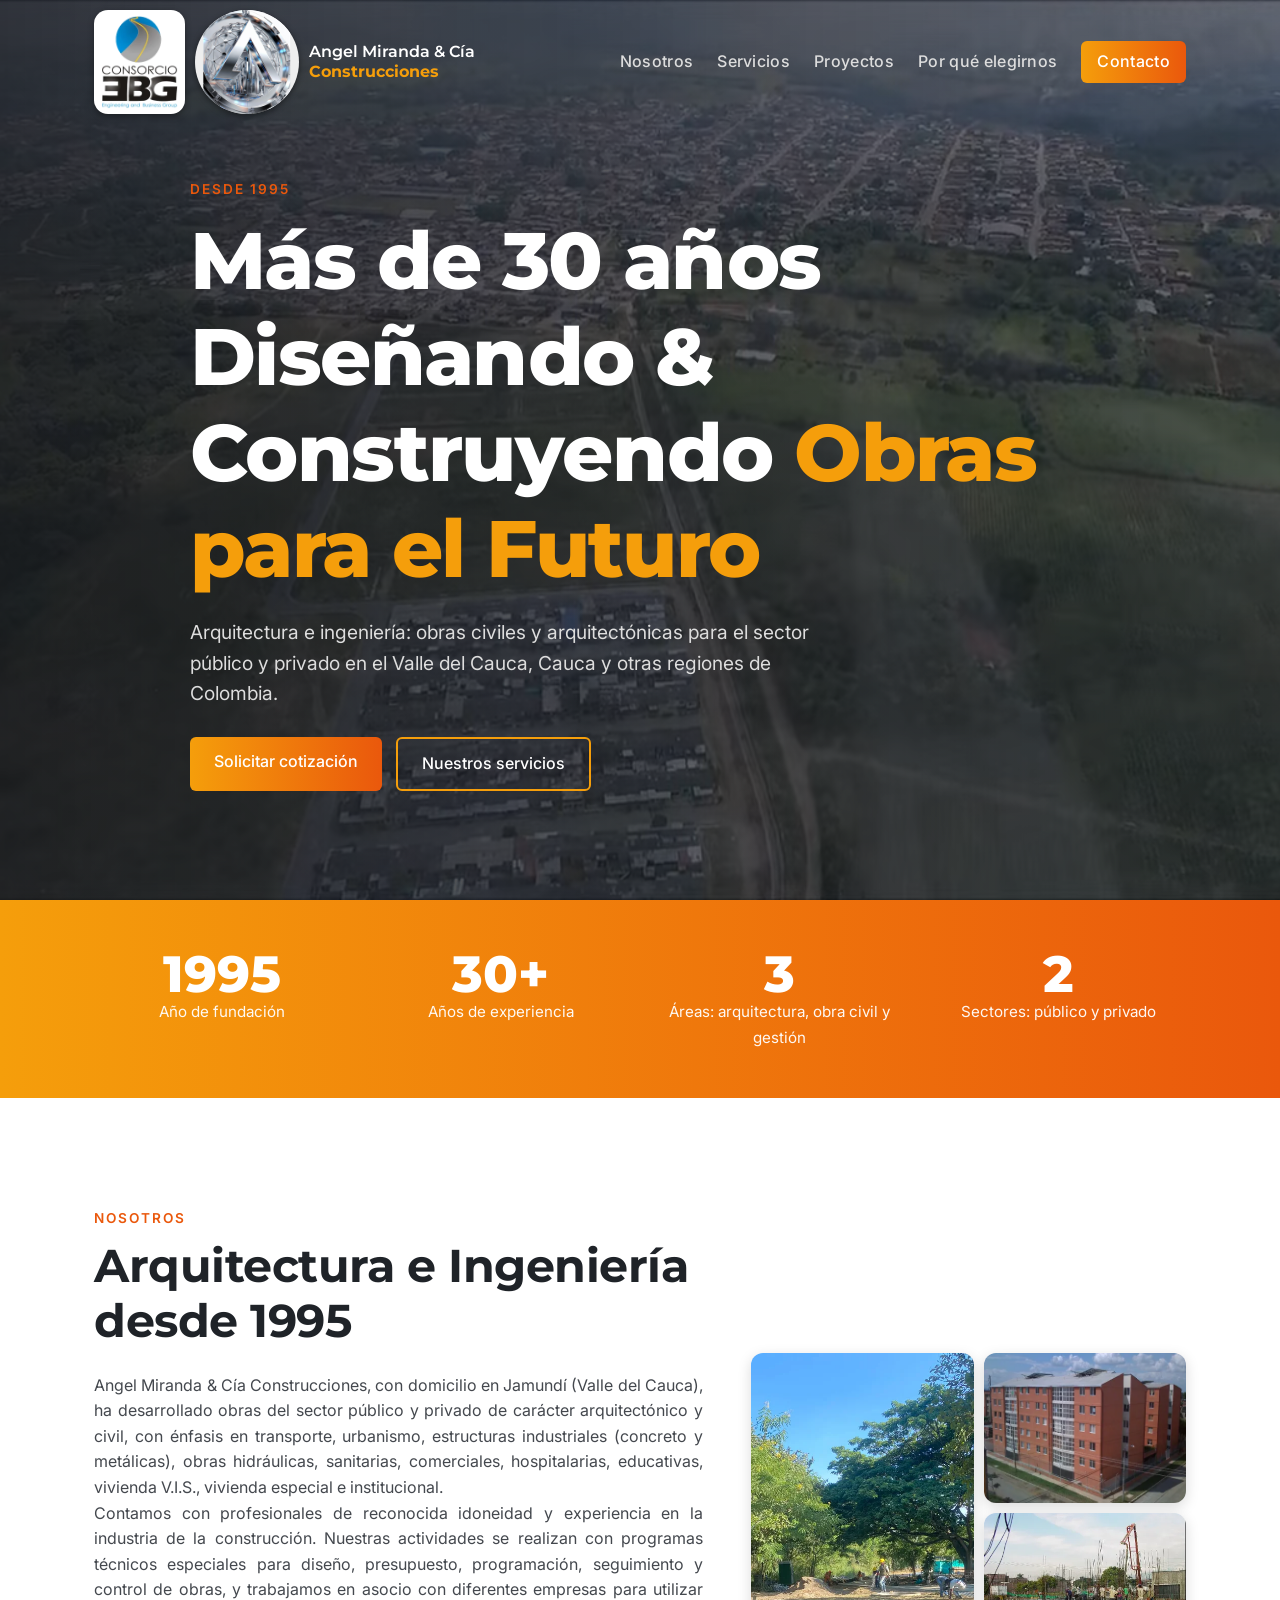
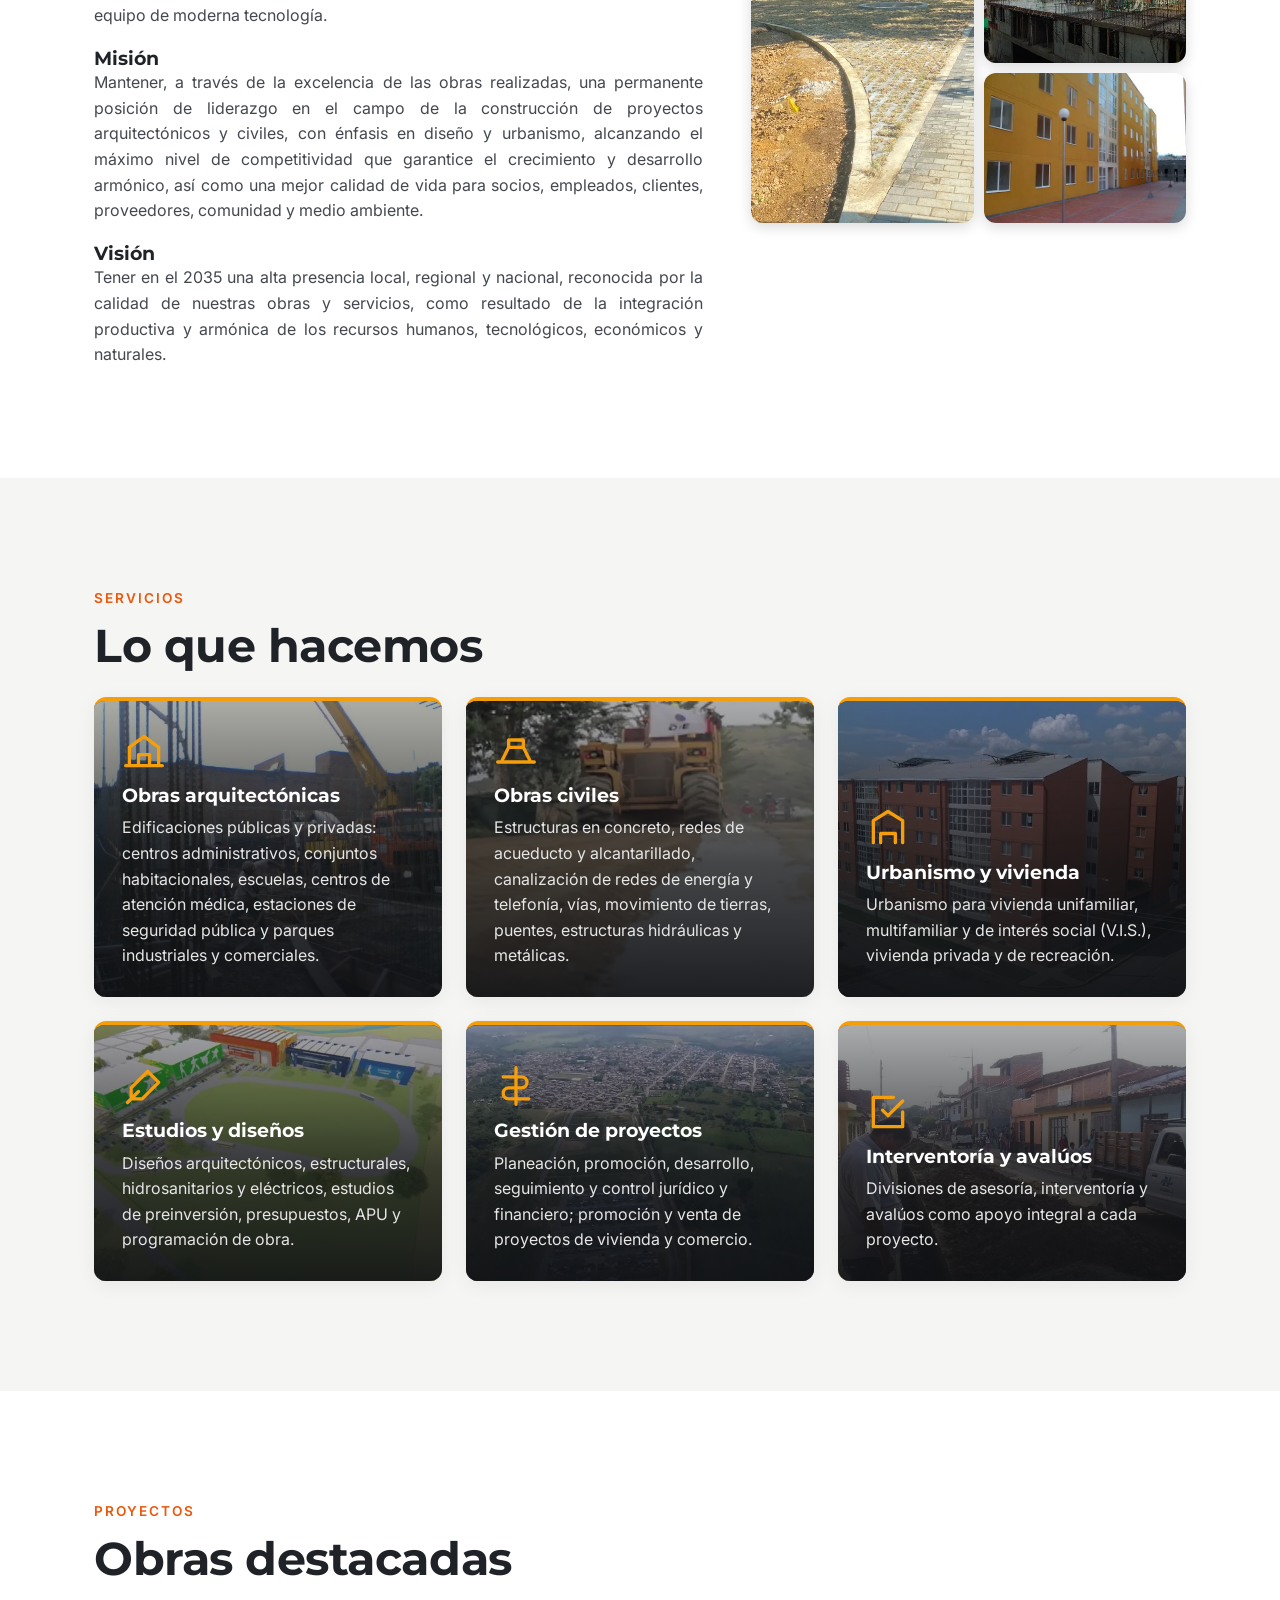
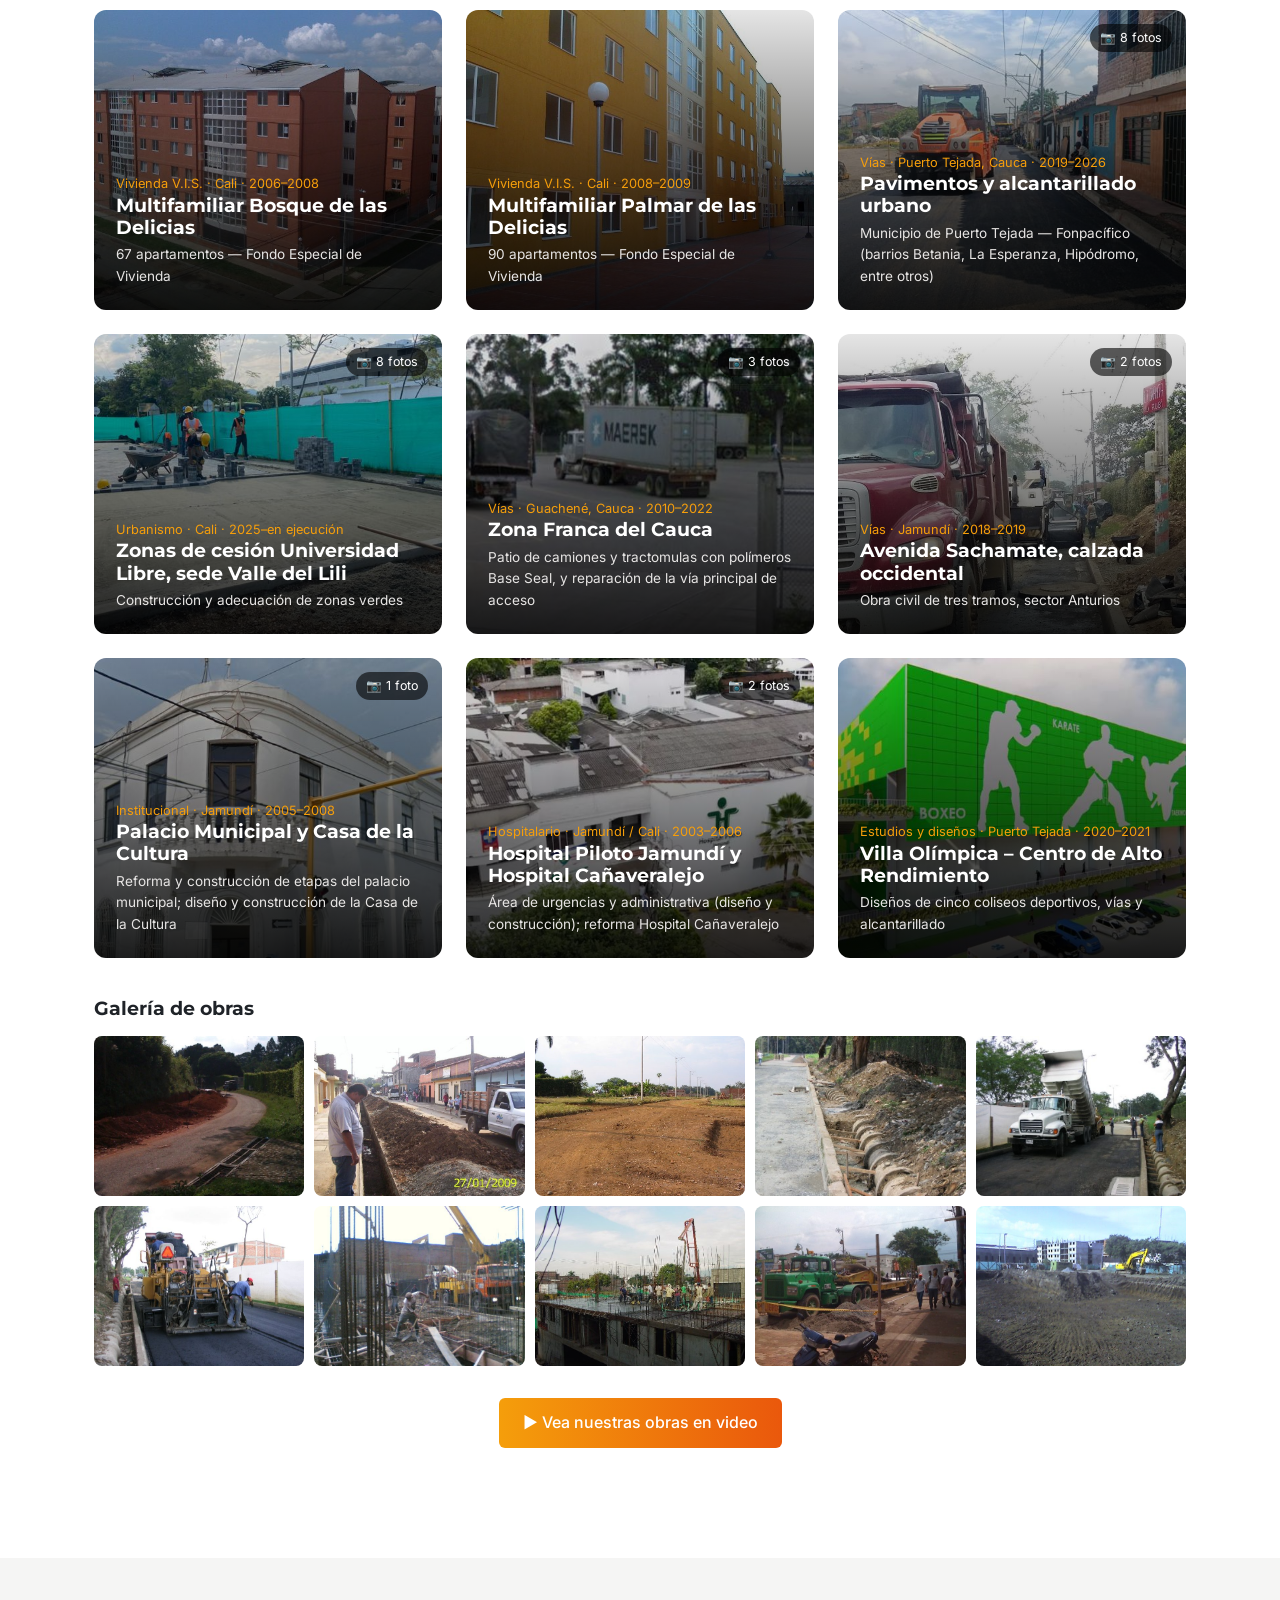
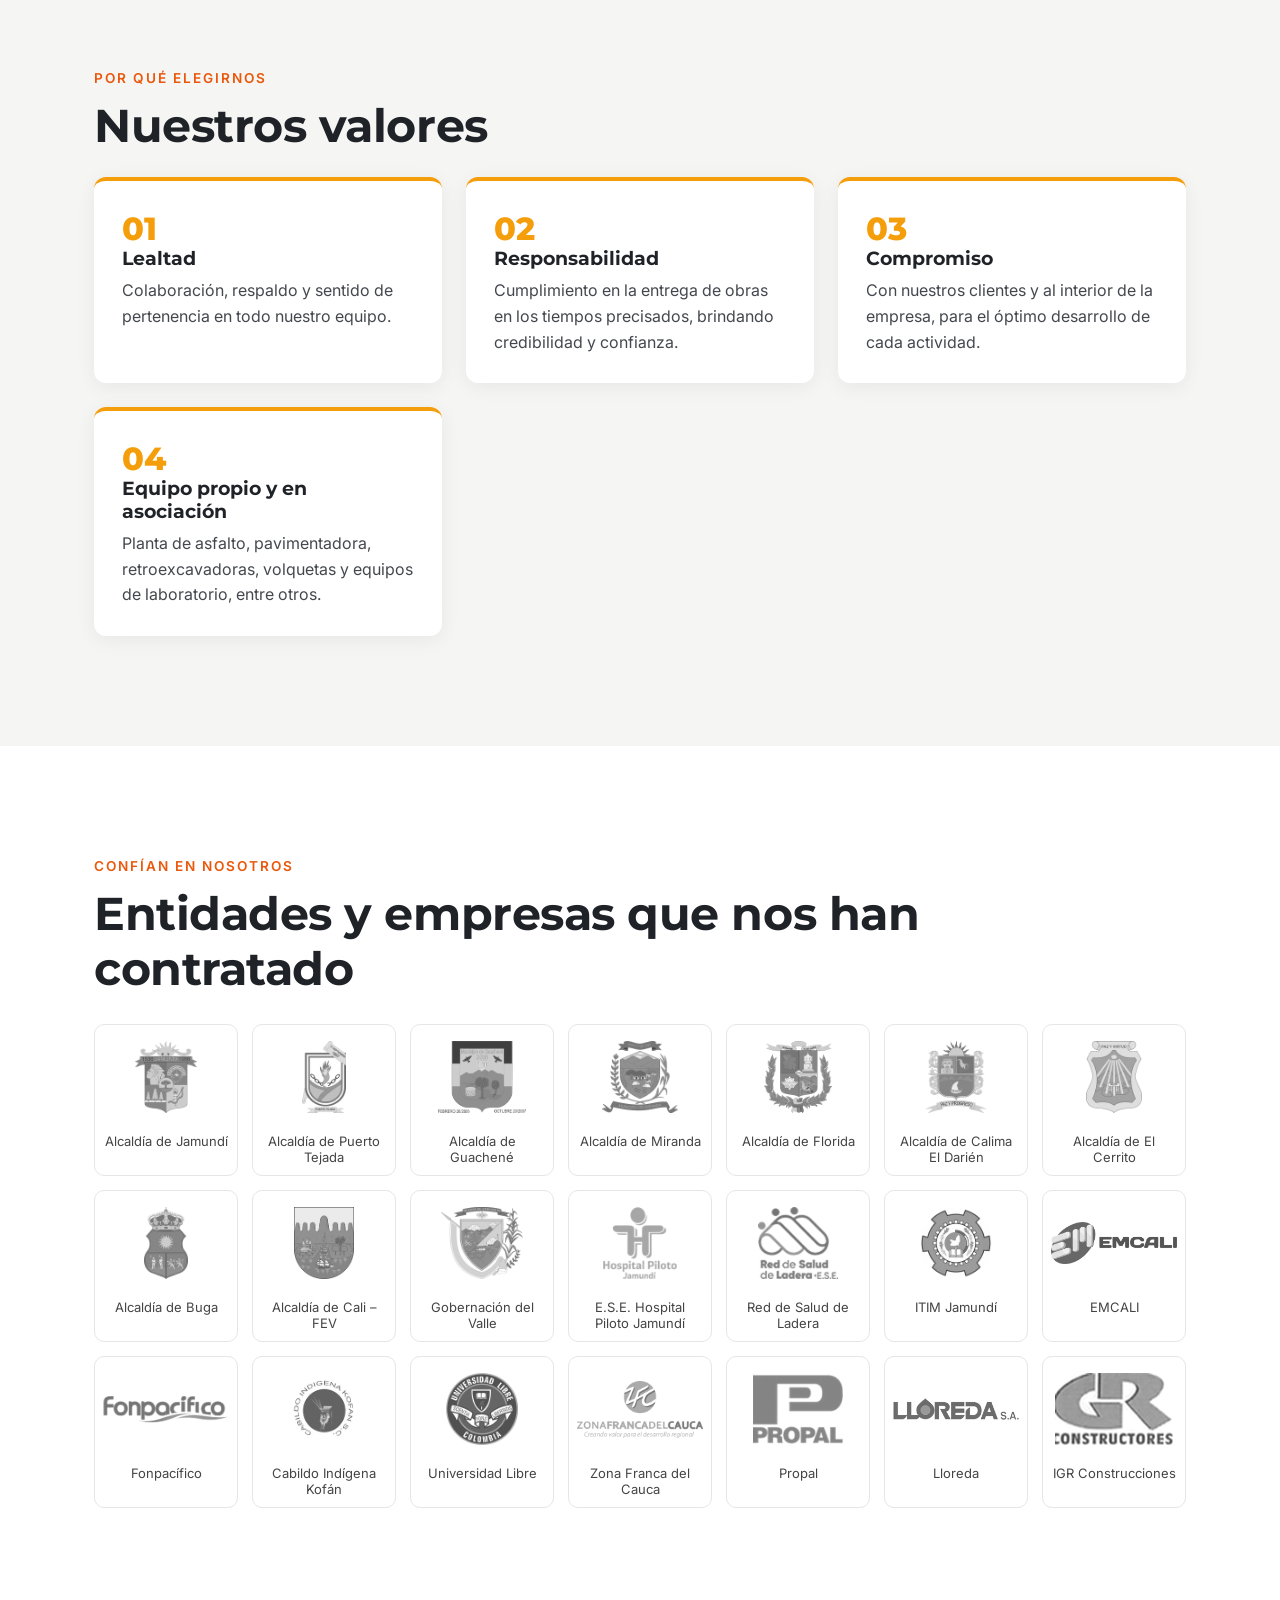
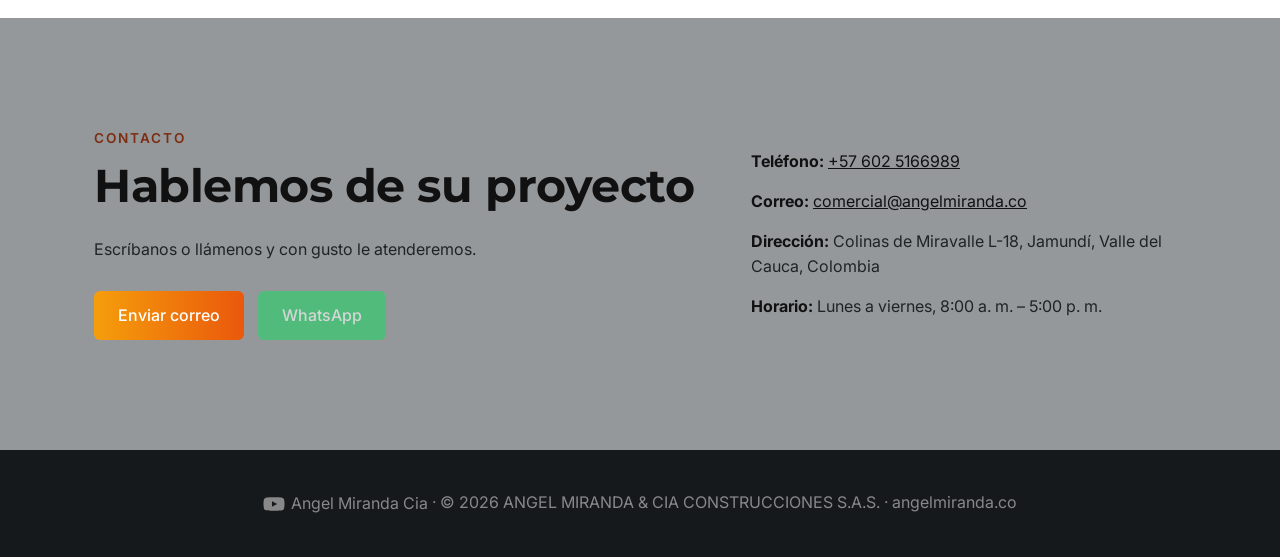
==== index.html @ 56996c55 "Contacto: nuevo teléfono, WhatsApp inactivo, fondo más claro" ====
<!DOCTYPE html>
<html lang="es">
<head>
<meta charset="UTF-8"><meta name="viewport" content="width=device-width, initial-scale=1">
<title>Angel Miranda &amp; Cía Construcciones | Obras civiles y arquitectónicas desde 1995</title>
<meta name="description" content="Empresa colombiana de construcción de obras civiles y arquitectónicas. Más de 30 años construyendo desde 1995.">
<meta property="og:title" content="Angel Miranda &amp; Cía Construcciones">
<meta property="og:description" content="Construcción de obras civiles y arquitectónicas en Colombia desde 1995.">
<meta property="og:type" content="website"><meta property="og:url" content="https://angelmiranda.co/">
<meta property="og:locale" content="es_CO">
<link rel="icon" href="favicon.svg" type="image/svg+xml">
<link rel="preconnect" href="https://fonts.googleapis.com"><link href="https://fonts.googleapis.com/css2?family=Montserrat:wght@600;800&family=Inter:wght@400;500&display=swap" rel="stylesheet">
<link rel="stylesheet" href="styles.css?v=16">
</head>
<body>
<header class="nav"><div class="wrap nav-in">
 <a href="#inicio" class="logo"><span class="ebg-badge"><picture><source srcset="img/ebg-logo.webp" type="image/webp"><img src="img/ebg-logo.png" alt="Consorcio EBG – Engineering and Business Group" width="85" height="104"></picture></span><span class="logo3d"><video class="logo-vid" src="img/logo-spin-v2.mp4" poster="img/logo-256.png" muted autoplay loop playsinline disablepictureinpicture preload="auto" aria-label="Logo Angel Miranda &amp; Cía" width="104" height="104"></video></span> <span>Angel Miranda &amp; Cía <b>Construcciones</b></span></a>
 <button class="burger" aria-label="Menú" onclick="document.querySelector('.menu').classList.toggle('open')">☰</button>
 <nav class="menu"><a href="#nosotros">Nosotros</a><a href="#servicios">Servicios</a><a href="#proyectos">Proyectos</a><a href="#por-que">Por qué elegirnos</a><a href="#contacto" class="btn sm">Contacto</a></nav>
</div></header>

<section id="inicio" class="hero" aria-roledescription="carrusel" aria-label="Proyectos destacados">
 <!-- SLIDES DEL BANNER: para agregar una foto, copie una línea <figure> (ver README) -->
 <div class="slides">
  <figure class="slide on"><img src="img/bosque-delicias.jpg" alt="Multifamiliar Bosque de las Delicias · Cali" decoding="async"><figcaption>Multifamiliar Bosque de las Delicias · Cali</figcaption></figure>
  <figure class="slide"><img src="img/palmar-delicias.jpg" alt="Multifamiliar Palmar de las Delicias · Cali" loading="lazy" decoding="async"><figcaption>Multifamiliar Palmar de las Delicias · Cali</figcaption></figure>
  <figure class="slide"><img src="img/obra-08.jpg" alt="Obra de Angel Miranda & Cía" loading="lazy" decoding="async"></figure>
  <figure class="slide"><img src="img/obra-02.jpg" alt="Obra de Angel Miranda & Cía" loading="lazy" decoding="async"></figure>
  <figure class="slide"><img src="img/obra-05.jpg" alt="Obra de Angel Miranda & Cía" loading="lazy" decoding="async"></figure>
  <figure class="slide"><img src="img/obra-09.jpg" alt="Obra de Angel Miranda & Cía" loading="lazy" decoding="async"></figure>
 </div>
 <button class="nav prev" aria-label="Foto anterior">&#10094;</button><button class="nav next" aria-label="Foto siguiente">&#10095;</button>
 <div class="hero-video" aria-hidden="true"><video muted autoplay loop playsinline preload="auto" poster="video/hero-poster.jpg"><source src="video/hero.webm" type="video/webm"><source src="video/hero.mp4" type="video/mp4"></video></div>
 <div class="dots"></div>
 <div class="wrap">
 <p class="tag">Desde 1995</p>
 <h1>Más de 30 años Diseñando &amp; Construyendo <span>Obras para el Futuro</span></h1>
 <p class="lead">Arquitectura e ingeniería: obras civiles y arquitectónicas para el sector público y privado en el Valle del Cauca, Cauca y otras regiones de Colombia.</p>
 <div class="cta"><a href="#contacto" class="btn">Solicitar cotización</a><a href="#servicios" class="btn ghost">Nuestros servicios</a></div>
</div></section>

<section class="stats-band"><div class="wrap">
 <div><strong>1995</strong><span>Año de fundación</span></div>
 <div><strong>30+</strong><span>Años de experiencia</span></div>
 <div><strong>3</strong><span>Áreas: arquitectura, obra civil y gestión</span></div>
 <div><strong>2</strong><span>Sectores: público y privado</span></div>
</div></section>

<section id="nosotros" class="sec"><div class="wrap two">
 <div class="nos-txt"><p class="tag">Nosotros</p><h2>Arquitectura e Ingeniería desde 1995</h2>
 <p>Angel Miranda &amp; Cía Construcciones, con domicilio en Jamundí (Valle del Cauca), ha desarrollado obras del sector público y privado de carácter arquitectónico y civil, con énfasis en transporte, urbanismo, estructuras industriales (concreto y metálicas), obras hidráulicas, sanitarias, comerciales, hospitalarias, educativas, vivienda V.I.S., vivienda especial e institucional.</p>
 <p>Contamos con profesionales de reconocida idoneidad y experiencia en la industria de la construcción. Nuestras actividades se realizan con programas técnicos especiales para diseño, presupuesto, programación, seguimiento y control de obras, y trabajamos en asocio con diferentes empresas para utilizar equipo de moderna tecnología.</p>
 <h3>Misión</h3><p>Mantener, a través de la excelencia de las obras realizadas, una permanente posición de liderazgo en el campo de la construcción de proyectos arquitectónicos y civiles, con énfasis en diseño y urbanismo, alcanzando el máximo nivel de competitividad que garantice el crecimiento y desarrollo armónico, así como una mejor calidad de vida para socios, empleados, clientes, proveedores, comunidad y medio ambiente.</p>
 <h3>Visión</h3><p>Tener en el 2035 una alta presencia local, regional y nacional, reconocida por la calidad de nuestras obras y servicios, como resultado de la integración productiva y armónica de los recursos humanos, tecnológicos, económicos y naturales.</p></div>
 <div class="collage"><figure class="col-i tall"><picture><source srcset="img/nos-parque.webp" type="image/webp"><img src="img/nos-parque.jpg" alt="Parque en construcción con sendero en adoquín y zonas verdes" loading="lazy"></picture></figure><figure class="col-i"><picture><source srcset="img/nos-ladrillo.webp" type="image/webp"><img src="img/nos-ladrillo.jpg" alt="Bloques de apartamentos en ladrillo a la vista" loading="lazy"></picture></figure><figure class="col-i"><picture><source srcset="img/nos-placa.webp" type="image/webp"><img src="img/nos-placa.jpg" alt="Fundida de placa de concreto con bomba en obra" loading="lazy"></picture></figure><figure class="col-i"><picture><source srcset="img/nos-amarillo.webp" type="image/webp"><img src="img/nos-amarillo.jpg" alt="Edificios de apartamentos de fachada amarilla" loading="lazy"></picture></figure></div>
</div></section>

<section id="servicios" class="sec alt"><div class="wrap">
 <p class="tag">Servicios</p><h2>Lo que hacemos</h2>
 <div class="grid">
  <article class="card srv" style="--bg:url(img/srv-arquitectonicas.jpg);--bgw:url(img/srv-arquitectonicas.webp)"><svg viewBox="0 0 24 24"><path d="M2 20h20M4 20V10l8-6 8 6v10M9 20v-6h6v6"/></svg><h3>Obras arquitectónicas</h3><p>Edificaciones públicas y privadas: centros administrativos, conjuntos habitacionales, escuelas, centros de atención médica, estaciones de seguridad pública y parques industriales y comerciales.</p></article>
  <article class="card srv" style="--bg:url(img/srv-civiles.jpg);--bgw:url(img/srv-civiles.webp)"><svg viewBox="0 0 24 24"><path d="M2 18h20M4 18l4-8h8l4 8M8 10V6h8v4"/></svg><h3>Obras civiles</h3><p>Estructuras en concreto, redes de acueducto y alcantarillado, canalización de redes de energía y telefonía, vías, movimiento de tierras, puentes, estructuras hidráulicas y metálicas.</p></article>
  <article class="card srv" style="--bg:url(img/srv-vivienda.jpg);--bgw:url(img/srv-vivienda.webp)"><svg viewBox="0 0 24 24"><path d="M4 20V8l8-5 8 5v12M8 20v-5h8v5"/></svg><h3>Urbanismo y vivienda</h3><p>Urbanismo para vivienda unifamiliar, multifamiliar y de interés social (V.I.S.), vivienda privada y de recreación.</p></article>
  <article class="card srv" style="--bg:url(img/srv-disenos.jpg);--bgw:url(img/srv-disenos.webp)"><svg viewBox="0 0 24 24"><path d="M3 21l6-6M14 4l6 6-9 9H5v-6z"/></svg><h3>Estudios y diseños</h3><p>Diseños arquitectónicos, estructurales, hidrosanitarios y eléctricos, estudios de preinversión, presupuestos, APU y programación de obra.</p></article>
  <article class="card srv" style="--bg:url(img/srv-gestion.jpg);--bgw:url(img/srv-gestion.webp)"><svg viewBox="0 0 24 24"><path d="M12 2v20M5 7h10a3 3 0 010 6H8a3 3 0 000 6h11"/></svg><h3>Gestión de proyectos</h3><p>Planeación, promoción, desarrollo, seguimiento y control jurídico y financiero; promoción y venta de proyectos de vivienda y comercio.</p></article>
  <article class="card srv" style="--bg:url(img/srv-interventoria.jpg);--bgw:url(img/srv-interventoria.webp)"><svg viewBox="0 0 24 24"><path d="M9 11l3 3 8-8M20 12v8H4V4h11"/></svg><h3>Interventoría y avalúos</h3><p>Divisiones de asesoría, interventoría y avalúos como apoyo integral a cada proyecto.</p></article>
 </div>
</div></section>

<section id="proyectos" class="sec"><div class="wrap">
 <p class="tag">Proyectos</p><h2>Obras destacadas</h2>
 <div class="grid">
  <div class="proj ph1" style="background-image:linear-gradient(to top,rgba(0,0,0,.85),rgba(0,0,0,.1)),url(img/bosque-delicias.jpg)"><span>Vivienda V.I.S. · Cali · 2006–2008</span><h3>Multifamiliar Bosque de las Delicias</h3><p>67 apartamentos — Fondo Especial de Vivienda</p></div>
  <div class="proj ph1" style="background-image:linear-gradient(to top,rgba(0,0,0,.85),rgba(0,0,0,.1)),url(img/palmar-delicias.jpg)"><span>Vivienda V.I.S. · Cali · 2008–2009</span><h3>Multifamiliar Palmar de las Delicias</h3><p>90 apartamentos — Fondo Especial de Vivienda</p></div>
  <div class="proj ph1 has-gal" role="button" tabindex="0" aria-label="Ver galería: Pavimentos y alcantarillado urbano, Puerto Tejada" data-gallery="[{&quot;src&quot;: &quot;img/pavimentos/pav-01.webp&quot;, &quot;fb&quot;: &quot;img/pavimentos/pav-01.jpg&quot;, &quot;alt&quot;: &quot;Compactación de carpeta asfáltica con rodillo neumático&quot;}, {&quot;src&quot;: &quot;img/pavimentos/pav-02.webp&quot;, &quot;fb&quot;: &quot;img/pavimentos/pav-02.jpg&quot;, &quot;alt&quot;: &quot;Pavimentadora Vögele extendiendo mezcla asfáltica&quot;}, {&quot;src&quot;: &quot;img/pavimentos/pav-03.webp&quot;, &quot;fb&quot;: &quot;img/pavimentos/pav-03.jpg&quot;, &quot;alt&quot;: &quot;Extendido de asfalto en vía urbana&quot;}, {&quot;src&quot;: &quot;img/pavimentos/pav-04.webp&quot;, &quot;fb&quot;: &quot;img/pavimentos/pav-04.jpg&quot;, &quot;alt&quot;: &quot;Vía urbana con pavimento asfáltico nuevo&quot;}, {&quot;src&quot;: &quot;img/pavimentos/pav-05.webp&quot;, &quot;fb&quot;: &quot;img/pavimentos/pav-05.jpg&quot;, &quot;alt&quot;: &quot;Base granular conformada y compactada&quot;}, {&quot;src&quot;: &quot;img/pavimentos/pav-06.webp&quot;, &quot;fb&quot;: &quot;img/pavimentos/pav-06.jpg&quot;, &quot;alt&quot;: &quot;Excavación de zanja para redes de alcantarillado&quot;}, {&quot;src&quot;: &quot;img/pavimentos/pav-07.webp&quot;, &quot;fb&quot;: &quot;img/pavimentos/pav-07.jpg&quot;, &quot;alt&quot;: &quot;Instalación de tubería de alcantarillado&quot;}, {&quot;src&quot;: &quot;img/pavimentos/pav-08.webp&quot;, &quot;fb&quot;: &quot;img/pavimentos/pav-08.jpg&quot;, &quot;alt&quot;: &quot;Pavimentadora y rodillo en calle del barrio&quot;}]" style="background-image:linear-gradient(to top,rgba(0,0,0,.85),rgba(0,0,0,.1)),url(img/proj-pavimentos.jpg)"><em class="gal-badge">📷 8 fotos</em><span>Vías · Puerto Tejada, Cauca · 2019–2026</span><h3>Pavimentos y alcantarillado urbano</h3><p>Municipio de Puerto Tejada — Fonpacífico (barrios Betania, La Esperanza, Hipódromo, entre otros)</p></div>
  <div class="proj ph1 has-gal" role="button" tabindex="0" aria-label="Ver galería: Zonas de cesión Universidad Libre, sede Valle del Lili" data-gallery="[{&quot;src&quot;: &quot;img/unilibre/ul-01.webp&quot;, &quot;fb&quot;: &quot;img/unilibre/ul-01.jpg&quot;, &quot;alt&quot;: &quot;Levantamiento topográfico del área de intervención&quot;}, {&quot;src&quot;: &quot;img/unilibre/ul-02.webp&quot;, &quot;fb&quot;: &quot;img/unilibre/ul-02.jpg&quot;, &quot;alt&quot;: &quot;Trazado y replanteo del sendero en zona verde&quot;}, {&quot;src&quot;: &quot;img/unilibre/ul-03.webp&quot;, &quot;fb&quot;: &quot;img/unilibre/ul-03.jpg&quot;, &quot;alt&quot;: &quot;Excavación del sendero con minicargador&quot;}, {&quot;src&quot;: &quot;img/unilibre/ul-04.webp&quot;, &quot;fb&quot;: &quot;img/unilibre/ul-04.jpg&quot;, &quot;alt&quot;: &quot;Formaleta para jardinera circular&quot;}, {&quot;src&quot;: &quot;img/unilibre/ul-05.webp&quot;, &quot;fb&quot;: &quot;img/unilibre/ul-05.jpg&quot;, &quot;alt&quot;: &quot;Instalación de adoquín sobre placa de concreto&quot;}, {&quot;src&quot;: &quot;img/unilibre/ul-06.webp&quot;, &quot;fb&quot;: &quot;img/unilibre/ul-06.jpg&quot;, &quot;alt&quot;: &quot;Siembra de árbol en jardinera circular&quot;}, {&quot;src&quot;: &quot;img/unilibre/ul-07.webp&quot;, &quot;fb&quot;: &quot;img/unilibre/ul-07.jpg&quot;, &quot;alt&quot;: &quot;Instalación de señalización preventiva de obra&quot;}, {&quot;src&quot;: &quot;img/unilibre/ul-08.webp&quot;, &quot;fb&quot;: &quot;img/unilibre/ul-08.jpg&quot;, &quot;alt&quot;: &quot;Sendero en adoquín con jardinera y zonas verdes&quot;}]" style="background-image:linear-gradient(to top,rgba(0,0,0,.85),rgba(0,0,0,.1)),url(img/proj-unilibre.jpg)"><em class="gal-badge">📷 8 fotos</em><span>Urbanismo · Cali · 2025–en ejecución</span><h3>Zonas de cesión Universidad Libre, sede Valle del Lili</h3><p>Construcción y adecuación de zonas verdes</p></div>
  <div class="proj ph1 has-gal" role="button" tabindex="0" aria-label="Ver galería: Zona Franca del Cauca, Guachené" data-gallery="[{&quot;src&quot;: &quot;img/zonafranca/zf-01.webp&quot;, &quot;fb&quot;: &quot;img/zonafranca/zf-01.jpg&quot;, &quot;alt&quot;: &quot;Jardín con el letrero en seto «Zona Franca del Cauca»&quot;}, {&quot;src&quot;: &quot;img/zonafranca/zf-02.webp&quot;, &quot;fb&quot;: &quot;img/zonafranca/zf-02.jpg&quot;, &quot;alt&quot;: &quot;Vía de acceso y entrada al patio de camiones&quot;}, {&quot;src&quot;: &quot;img/zonafranca/zf-03.webp&quot;, &quot;fb&quot;: &quot;img/zonafranca/zf-03.jpg&quot;, &quot;alt&quot;: &quot;Patio de camiones y tractomulas de la Zona Franca del Cauca&quot;}]" style="background-image:linear-gradient(to top,rgba(0,0,0,.85),rgba(0,0,0,.1)),url(img/proj-zonafranca-c.jpg)"><em class="gal-badge">📷 3 fotos</em><span>Vías · Guachené, Cauca · 2010–2022</span><h3>Zona Franca del Cauca</h3><p>Patio de camiones y tractomulas con polímeros Base Seal, y reparación de la vía principal de acceso</p></div>
  <div class="proj ph1 has-gal" role="button" tabindex="0" aria-label="Ver galería: Avenida Sachamate, calzada occidental, Jamundí" data-gallery="[{&quot;src&quot;: &quot;img/sachamate/sm-01.webp&quot;, &quot;fb&quot;: &quot;img/sachamate/sm-01.jpg&quot;, &quot;alt&quot;: &quot;Volqueta y pavimentadora extendiendo asfalto junto al nuevo sardinel&quot;}, {&quot;src&quot;: &quot;img/sachamate/sm-02.webp&quot;, &quot;fb&quot;: &quot;img/sachamate/sm-02.jpg&quot;, &quot;alt&quot;: &quot;Detalle de la plancha de la pavimentadora colocando asfalto contra el sardinel&quot;}]" style="background-image:linear-gradient(to top,rgba(0,0,0,.85),rgba(0,0,0,.1)),url(img/proj-sachamate.jpg);background-position:center top"><em class="gal-badge">📷 2 fotos</em><span>Vías · Jamundí · 2018–2019</span><h3>Avenida Sachamate, calzada occidental</h3><p>Obra civil de tres tramos, sector Anturios</p></div>
  <div class="proj ph1 has-gal" role="button" tabindex="0" aria-label="Ver galería: Palacio Municipal y Casa de la Cultura, Jamundí" data-gallery="[{&quot;src&quot;: &quot;img/palacio/pal-01.webp&quot;, &quot;fb&quot;: &quot;img/palacio/pal-01.jpg&quot;, &quot;alt&quot;: &quot;Edificio esquinero de estilo colonial con balcón en Jamundí&quot;}]" style="background-image:linear-gradient(to top,rgba(0,0,0,.85),rgba(0,0,0,.1)),url(img/proj-palacio.jpg);background-position:center top"><em class="gal-badge">📷 1 foto</em><span>Institucional · Jamundí · 2005–2008</span><h3>Palacio Municipal y Casa de la Cultura</h3><p>Reforma y construcción de etapas del palacio municipal; diseño y construcción de la Casa de la Cultura</p></div>
  <div class="proj ph1 has-gal" role="button" tabindex="0" aria-label="Ver galería: Hospital Piloto Jamundí y Hospital Cañaveralejo" data-gallery="[{&quot;src&quot;: &quot;img/hospitales/hos-01.webp&quot;, &quot;fb&quot;: &quot;img/hospitales/hos-01.jpg&quot;, &quot;alt&quot;: &quot;Vista aérea del Hospital Piloto de Jamundí&quot;}, {&quot;src&quot;: &quot;img/hospitales/hos-02.webp&quot;, &quot;fb&quot;: &quot;img/hospitales/hos-02.jpg&quot;, &quot;alt&quot;: &quot;Urgencias del Hospital Cañaveralejo, Cali&quot;}]" style="background-image:linear-gradient(to top,rgba(0,0,0,.85),rgba(0,0,0,.1)),url(img/proj-hospitales.jpg);background-position:center top"><em class="gal-badge">📷 2 fotos</em><span>Hospitalario · Jamundí / Cali · 2003–2006</span><h3>Hospital Piloto Jamundí y Hospital Cañaveralejo</h3><p>Área de urgencias y administrativa (diseño y construcción); reforma Hospital Cañaveralejo</p></div>
  <div class="proj ph1" role="img" aria-label="Render 3D del coliseo de boxeo, taekwondo, karate y lucha olímpica del Centro de Alto Rendimiento de Puerto Tejada" style="background-image:linear-gradient(to top,rgba(0,0,0,.85),rgba(0,0,0,.1)),url(img/proj-villa-olimpica.jpg)"><span>Estudios y diseños · Puerto Tejada · 2020–2021</span><h3>Villa Olímpica – Centro de Alto Rendimiento</h3><p>Diseños de cinco coliseos deportivos, vías y alcantarillado</p></div>
 </div>
 <h3 class="gal-t">Galería de obras</h3>
 <div class="gal"><img src="img/obra-02.jpg" alt="Obra de Angel Miranda &amp; Cía" loading="lazy"><img src="img/obra-03.jpg" alt="Obra de Angel Miranda &amp; Cía" loading="lazy"><img src="img/obra-04.jpg" alt="Obra de Angel Miranda &amp; Cía" loading="lazy"><img src="img/obra-05.jpg" alt="Obra de Angel Miranda &amp; Cía" loading="lazy"><img src="img/obra-06.jpg" alt="Obra de Angel Miranda &amp; Cía" loading="lazy"><img src="img/obra-07.jpg" alt="Obra de Angel Miranda &amp; Cía" loading="lazy"><img src="img/obra-08.jpg" alt="Obra de Angel Miranda &amp; Cía" loading="lazy"><img src="img/obra-09.jpg" alt="Obra de Angel Miranda &amp; Cía" loading="lazy"><img src="img/obra-10.jpg" alt="Obra de Angel Miranda &amp; Cía" loading="lazy"><img src="img/obra-13.jpg" alt="Obra de Angel Miranda &amp; Cía" loading="lazy"></div>
 <div class="cta center"><a class="btn" href="https://www.youtube.com/@angelmirandabaseseal/videos" target="_blank" rel="noopener">▶ Vea nuestras obras en video</a></div>
</div></section>

<section id="por-que" class="sec alt"><div class="wrap">
 <p class="tag">Por qué elegirnos</p><h2>Nuestros valores</h2>
 <div class="grid">
  <div class="why"><b>01</b><h3>Lealtad</h3><p>Colaboración, respaldo y sentido de pertenencia en todo nuestro equipo.</p></div>
  <div class="why"><b>02</b><h3>Responsabilidad</h3><p>Cumplimiento en la entrega de obras en los tiempos precisados, brindando credibilidad y confianza.</p></div>
  <div class="why"><b>03</b><h3>Compromiso</h3><p>Con nuestros clientes y al interior de la empresa, para el óptimo desarrollo de cada actividad.</p></div>
  <div class="why"><b>04</b><h3>Equipo propio y en asociación</h3><p>Planta de asfalto, pavimentadora, retroexcavadoras, volquetas y equipos de laboratorio, entre otros.</p></div>
 </div>
</div></section>

<section id="clientes" class="sec"><div class="wrap">
 <p class="tag">Confían en nosotros</p><h2>Entidades y empresas que nos han contratado</h2>
 <ul class="cli-grid">
  <li class="cli"><figure><div class="cli-logo"><picture><source srcset="img/clientes/jamundi.webp" type="image/webp"><img src="img/clientes/jamundi.png" alt="Alcaldía de Jamundí" width="137" height="160" loading="lazy" decoding="async"></picture></div><figcaption>Alcaldía de Jamundí</figcaption></figure></li>
  <li class="cli"><figure><div class="cli-logo"><picture><source srcset="img/clientes/puertotejada.webp" type="image/webp"><img src="img/clientes/puertotejada.png" alt="Alcaldía de Puerto Tejada" width="98" height="160" loading="lazy" decoding="async"></picture></div><figcaption>Alcaldía de Puerto Tejada</figcaption></figure></li>
  <li class="cli"><figure><div class="cli-logo"><picture><source srcset="img/clientes/guachene.webp" type="image/webp"><img src="img/clientes/guachene.png" alt="Alcaldía de Guachené" width="197" height="160" loading="lazy" decoding="async"></picture></div><figcaption>Alcaldía de Guachené</figcaption></figure></li>
  <li class="cli"><figure><div class="cli-logo"><picture><source srcset="img/clientes/miranda.webp" type="image/webp"><img src="img/clientes/miranda.png" alt="Alcaldía de Miranda (Cauca)" width="168" height="160" loading="lazy" decoding="async"></picture></div><figcaption>Alcaldía de Miranda</figcaption></figure></li>
  <li class="cli"><figure><div class="cli-logo"><picture><source srcset="img/clientes/florida.webp" type="image/webp"><img src="img/clientes/florida.png" alt="Alcaldía de Florida (Valle)" width="153" height="160" loading="lazy" decoding="async"></picture></div><figcaption>Alcaldía de Florida</figcaption></figure></li>
  <li class="cli"><figure><div class="cli-logo"><picture><source srcset="img/clientes/calima.webp" type="image/webp"><img src="img/clientes/calima.png" alt="Alcaldía de Calima El Darién" width="135" height="160" loading="lazy" decoding="async"></picture></div><figcaption>Alcaldía de Calima El Darién</figcaption></figure></li>
  <li class="cli"><figure><div class="cli-logo"><picture><source srcset="img/clientes/elcerrito.webp" type="image/webp"><img src="img/clientes/elcerrito.png" alt="Alcaldía de El Cerrito" width="124" height="160" loading="lazy" decoding="async"></picture></div><figcaption>Alcaldía de El Cerrito</figcaption></figure></li>
  <li class="cli"><figure><div class="cli-logo"><picture><source srcset="img/clientes/buga.webp" type="image/webp"><img src="img/clientes/buga.png" alt="Alcaldía de Guadalajara de Buga" width="99" height="160" loading="lazy" decoding="async"></picture></div><figcaption>Alcaldía de Buga</figcaption></figure></li>
  <li class="cli"><figure><div class="cli-logo"><picture><source srcset="img/clientes/cali.webp" type="image/webp"><img src="img/clientes/cali.png" alt="Alcaldía de Santiago de Cali – Fondo Especial de Vivienda" width="133" height="160" loading="lazy" decoding="async"></picture></div><figcaption>Alcaldía de Cali – FEV</figcaption></figure></li>
  <li class="cli"><figure><div class="cli-logo"><picture><source srcset="img/clientes/valle.webp" type="image/webp"><img src="img/clientes/valle.png" alt="Gobernación del Valle del Cauca" width="181" height="160" loading="lazy" decoding="async"></picture></div><figcaption>Gobernación del Valle</figcaption></figure></li>
  <li class="cli"><figure><div class="cli-logo"><picture><source srcset="img/clientes/hospitalpiloto.webp" type="image/webp"><img src="img/clientes/hospitalpiloto.png" alt="E.S.E. Hospital Piloto Jamundí" width="164" height="160" loading="lazy" decoding="async"></picture></div><figcaption>E.S.E. Hospital Piloto Jamundí</figcaption></figure></li>
  <li class="cli"><figure><div class="cli-logo"><picture><source srcset="img/clientes/ladera.webp" type="image/webp"><img src="img/clientes/ladera.png" alt="Red de Salud de Ladera E.S.E." width="178" height="160" loading="lazy" decoding="async"></picture></div><figcaption>Red de Salud de Ladera</figcaption></figure></li>
  <li class="cli"><figure><div class="cli-logo"><picture><source srcset="img/clientes/itim.webp" type="image/webp"><img src="img/clientes/itim.png" alt="Instituto Técnico Industrial Municipal (I.T.I.M.) Jamundí" width="160" height="160" loading="lazy" decoding="async"></picture></div><figcaption>ITIM Jamundí</figcaption></figure></li>
  <li class="cli"><figure><div class="cli-logo"><picture><source srcset="img/clientes/emcali.webp" type="image/webp"><img src="img/clientes/emcali.png" alt="EMCALI" width="478" height="160" loading="lazy" decoding="async"></picture></div><figcaption>EMCALI</figcaption></figure></li>
  <li class="cli"><figure><div class="cli-logo"><picture><source srcset="img/clientes/fonpacifico.webp" type="image/webp"><img src="img/clientes/fonpacifico.png" alt="Fonpacífico" width="480" height="103" loading="lazy" decoding="async"></picture></div><figcaption>Fonpacífico</figcaption></figure></li>
  <li class="cli"><figure><div class="cli-logo"><picture><source srcset="img/clientes/kofan.webp" type="image/webp"><img src="img/clientes/kofan.png" alt="Cabildo Indígena Kofán" width="160" height="160" loading="lazy" decoding="async"></picture></div><figcaption>Cabildo Indígena Kofán</figcaption></figure></li>
  <li class="cli"><figure><div class="cli-logo"><picture><source srcset="img/clientes/unilibre.webp" type="image/webp"><img src="img/clientes/unilibre.png" alt="Universidad Libre" width="160" height="160" loading="lazy" decoding="async"></picture></div><figcaption>Universidad Libre</figcaption></figure></li>
  <li class="cli"><figure><div class="cli-logo"><picture><source srcset="img/clientes/zfcauca.webp" type="image/webp"><img src="img/clientes/zfcauca.png" alt="Zona Franca del Cauca" width="356" height="160" loading="lazy" decoding="async"></picture></div><figcaption>Zona Franca del Cauca</figcaption></figure></li>
  <li class="cli"><figure><div class="cli-logo"><picture><source srcset="img/clientes/propal.webp" type="image/webp"><img src="img/clientes/propal.png" alt="Propal" width="198" height="160" loading="lazy" decoding="async"></picture></div><figcaption>Propal</figcaption></figure></li>
  <li class="cli"><figure><div class="cli-logo"><picture><source srcset="img/clientes/lloreda.webp" type="image/webp"><img src="img/clientes/lloreda.png" alt="Lloreda S.A." width="480" height="83" loading="lazy" decoding="async"></picture></div><figcaption>Lloreda</figcaption></figure></li>
  <li class="cli"><figure><div class="cli-logo"><picture><source srcset="img/clientes/igr.webp" type="image/webp"><img src="img/clientes/igr.png" alt="I.G.R. Construcciones Ltda." width="262" height="160" loading="lazy" decoding="async"></picture></div><figcaption>IGR Construcciones</figcaption></figure></li>
 </ul>
</div></section>
<section id="contacto" class="sec contact"><div class="wrap two">
 <div><p class="tag">Contacto</p><h2>Hablemos de su proyecto</h2><p>Escríbanos o llámenos y con gusto le atenderemos.</p>
  <div class="cta"><a class="btn" href="mailto:comercial@angelmiranda.co?subject=Solicitud%20de%20informaci%C3%B3n">Enviar correo</a>
  <!-- WhatsApp inactivo (nuevo número pendiente). Para reactivar: <a class="btn wa" href="https://api.whatsapp.com/send?phone=NUMERO" target="_blank" rel="noopener">WhatsApp</a> -->
  <span class="btn wa is-off" role="link" aria-disabled="true" title="Próximamente">WhatsApp</span>
  </div></div>
 <ul class="info">
  <li><b>Teléfono:</b> <a href="tel:+576025166989">+57 602 5166989</a></li>
  <li><b>Correo:</b> <a href="mailto:comercial@angelmiranda.co">comercial@angelmiranda.co</a></li>
  <li><b>Dirección:</b> Colinas de Miravalle L-18, Jamundí, Valle del Cauca, Colombia</li>
  <li><b>Horario:</b> Lunes a viernes, 8:00 a. m. – 5:00 p. m.</li>
 </ul>
</div></section>

<footer><div class="wrap"><a class="yt" href="https://www.youtube.com/@angelmirandabaseseal/videos" target="_blank" rel="noopener" aria-label="YouTube: Angel Miranda Cia"><svg viewBox="0 0 24 24" width="22" height="22"><path fill="currentColor" d="M23 7.2a3 3 0 00-2.1-2.1C19 4.6 12 4.6 12 4.6s-7 0-8.9.5A3 3 0 001 7.2 31 31 0 00.5 12a31 31 0 00.5 4.8 3 3 0 002.1 2.1c1.9.5 8.9.5 8.9.5s7 0 8.9-.5a3 3 0 002.1-2.1 31 31 0 00.5-4.8 31 31 0 00-.5-4.8zM9.8 15.1V8.9l5.7 3.1z"/></svg> Angel Miranda Cia</a> · © <span id="y">2026</span> ANGEL MIRANDA &amp; CIA CONSTRUCCIONES S.A.S. · angelmiranda.co</div></footer>
<script>document.getElementById('y').textContent=new Date().getFullYear();document.querySelectorAll('.menu a').forEach(a=>a.onclick=()=>document.querySelector('.menu').classList.remove('open'));</script>
<script>(function(){var h=document.querySelector('.hero'),sl=[].slice.call(h.querySelectorAll('.slide')),d=h.querySelector('.dots'),i=0,t,rm=matchMedia('(prefers-reduced-motion: reduce)').matches;
sl.forEach(function(_,k){var b=document.createElement('button');b.setAttribute('aria-label','Ir a foto '+(k+1));b.onclick=function(){go(k);rs()};d.appendChild(b)});
function go(n){sl[i].classList.remove('on');d.children[i].classList.remove('on');i=(n+sl.length)%sl.length;var im=sl[i].querySelector('img');im.loading='eager';sl[(i+1)%sl.length].querySelector('img').loading='eager';sl[i].classList.add('on');d.children[i].classList.add('on')}
function st(){if(!rm&&sl.length>1)t=setInterval(function(){go(i+1)},5000)}function sp(){clearInterval(t)}function rs(){sp();st()}
go(0);st();h.querySelector('.prev').onclick=function(){go(i-1);rs()};h.querySelector('.next').onclick=function(){go(i+1);rs()};
h.addEventListener('mouseenter',sp);h.addEventListener('mouseleave',st);
var x=null;h.addEventListener('touchstart',function(e){x=e.touches[0].clientX},{passive:true});h.addEventListener('touchend',function(e){if(x===null)return;var dx=e.changedTouches[0].clientX-x;if(Math.abs(dx)>40){go(i+(dx<0?1:-1));rs()}x=null});
document.addEventListener('keydown',function(e){if(e.key==='ArrowLeft'){go(i-1);rs()}if(e.key==='ArrowRight'){go(i+1);rs()}})})();</script>
<script>(function(){var n=document.querySelector('.nav');function f(){n.classList.toggle('scrolled',scrollY>40)}addEventListener('scroll',f,{passive:true});f();
var v=document.querySelector('.hero-video'),m=v&&v.querySelector('video');if(!m)return;
if(matchMedia('(prefers-reduced-motion: reduce)').matches){m.removeAttribute('autoplay');m.pause();return}
m.addEventListener('playing',function(){v.classList.add('ready')});m.addEventListener('error',function(){v.remove()},true);var p=m.play();p&&p.catch(function(){});})();</script>
<div class="lb" id="lb" role="dialog" aria-modal="true" aria-label="Galería de fotos" hidden><button class="lb-x" aria-label="Cerrar">&times;</button><button class="lb-p" aria-label="Foto anterior">&#8249;</button><figure><picture><source type="image/webp"><img alt=""></picture><figcaption></figcaption></figure><button class="lb-n" aria-label="Foto siguiente">&#8250;</button></div>
<script>(function(){var lb=document.getElementById('lb'),src=lb.querySelector('source'),im=lb.querySelector('img'),cap=lb.querySelector('figcaption'),L=[],i=0,last,sx=0;
function show(){var it=L[i];src.srcset=it.src;im.src=it.fb;im.alt=it.alt;cap.textContent=it.alt+' ('+(i+1)+'/'+L.length+')'}
function open(el){L=JSON.parse(el.dataset.gallery);i=0;last=el;lb.hidden=false;document.body.style.overflow='hidden';show();lb.querySelector('.lb-x').focus()}
function close(){lb.hidden=true;document.body.style.overflow='';last&&last.focus()}
function go(d){i=(i+d+L.length)%L.length;show()}
document.querySelectorAll('[data-gallery]').forEach(function(el){el.addEventListener('click',function(){open(el)});el.addEventListener('keydown',function(e){if(e.key==='Enter'||e.key===' '){e.preventDefault();open(el)}})});
lb.querySelector('.lb-x').onclick=close;lb.querySelector('.lb-p').onclick=function(){go(-1)};lb.querySelector('.lb-n').onclick=function(){go(1)};
lb.addEventListener('click',function(e){if(e.target===lb)close()});
document.addEventListener('keydown',function(e){if(lb.hidden)return;if(e.key==='Escape')close();else if(e.key==='ArrowLeft')go(-1);else if(e.key==='ArrowRight')go(1);else if(e.key==='Tab'){var b=[].slice.call(lb.querySelectorAll('button')),k=b.indexOf(document.activeElement);e.preventDefault();b[(k+(e.shiftKey?-1:1)+b.length)%b.length].focus()}});
lb.addEventListener('touchstart',function(e){sx=e.touches[0].clientX},{passive:true});lb.addEventListener('touchend',function(e){var dx=e.changedTouches[0].clientX-sx;if(Math.abs(dx)>40)go(dx<0?1:-1)},{passive:true});})();</script>
</body></html>
---- styles.css ----
:root{--d:#1f2328;--d2:#2b3036;--a:#f59e0b;--a2:#ea580c;--l:#f5f5f4;--t:#44484e}
*{box-sizing:border-box;margin:0}html{scroll-behavior:smooth}
body{font-family:Inter,sans-serif;color:var(--t);line-height:1.6;background:#fff}
h1,h2,h3{font-family:Montserrat,sans-serif;color:var(--d);line-height:1.2}
.wrap{max-width:1140px;margin:auto;padding:0 24px}
.nav{position:fixed;top:0;left:0;right:0;z-index:20;background:transparent;transition:background .3s,box-shadow .3s}.nav.scrolled{background:rgba(22,25,28,.96);box-shadow:0 2px 14px rgba(0,0,0,.3)}
.nav-in{display:flex;align-items:center;justify-content:space-between;height:68px}
.logo{display:flex;gap:10px;align-items:center;color:#fff;text-decoration:none;font-family:Montserrat;font-weight:600}
.logo img{width:36px}.logo b{color:var(--a)}
.menu{display:flex;gap:24px;align-items:center}.menu a{color:#ddd;text-decoration:none}.menu a:hover{color:var(--a)}
.burger{display:none;background:none;border:0;color:#fff;font-size:26px}
.btn{display:inline-block;background:linear-gradient(90deg,var(--a),var(--a2));color:#fff!important;padding:12px 24px;border-radius:6px;text-decoration:none;font-weight:500}
.btn.sm{padding:8px 16px}.btn.ghost{background:none;border:2px solid var(--a)}.btn.wa{background:#25d366}.btn.is-off{cursor:default;opacity:.6}.btn.is-off:hover{transform:none;box-shadow:none}
.hero{background:linear-gradient(135deg,rgba(31,35,40,.95),rgba(31,35,40,.8)),repeating-linear-gradient(45deg,#2b3036 0 20px,#23272c 20px 40px);color:#ddd;padding:130px 0 110px}
.hero h1{color:#fff;font-size:clamp(2rem,5vw,3.6rem);font-weight:800;max-width:800px;margin:12px 0 20px}.hero h1 span{color:var(--a)}
.lead{font-size:1.2rem;max-width:620px}.cta{display:flex;gap:14px;flex-wrap:wrap;margin-top:28px}
.tag{color:var(--a2);font-weight:600;text-transform:uppercase;letter-spacing:2px;font-size:.85rem}
.sec{padding:90px 0}.sec.alt{background:var(--l)}.sec h2{font-size:2.1rem;margin:8px 0 24px}
.two{display:grid;grid-template-columns:1.4fr 1fr;gap:48px;align-items:center}
.ph{color:#b45309;font-style:italic;margin:12px 0}
.stat{background:var(--d);border-radius:12px;padding:36px;display:grid;color:#ccc;border-left:6px solid var(--a)}
.stat strong{font:800 3rem Montserrat;color:var(--a)}.stat span{margin-bottom:16px}
.grid{display:grid;grid-template-columns:repeat(auto-fit,minmax(300px,1fr));gap:24px}
.card,.why{background:#fff;padding:28px;border-radius:12px;box-shadow:0 4px 20px rgba(0,0,0,.06);border-top:4px solid var(--a)}
.card svg{width:44px;height:44px;fill:none;stroke:var(--a2);stroke-width:1.8;stroke-linecap:round;stroke-linejoin:round;margin-bottom:12px}
.card h3,.why h3{margin-bottom:8px}.why b{font:800 2rem Montserrat;color:var(--a)}
.proj{height:220px;border-radius:12px;padding:22px;display:flex;flex-direction:column;justify-content:flex-end;color:#fff}
.proj h3{color:#fff}.proj span{font-size:.8rem;color:var(--a)}
.p1{background:linear-gradient(160deg,#3a4048,#1f2328)}.p2{background:linear-gradient(160deg,#92400e,#1f2328)}.p3{background:linear-gradient(160deg,#57534e,#1c1917)}
.p4{background:linear-gradient(160deg,#c2410c,#292524)}.p5{background:linear-gradient(160deg,#44403c,#0c0a09)}.p6{background:linear-gradient(160deg,#b45309,#2b3036)}
.contact{background:#95989b;color:#1f2328}.contact h2{color:#111}.contact .tag{color:#7c2d12}.contact a:not(.btn){color:#111;text-decoration:underline}
.info{list-style:none;padding:0;display:grid;gap:14px}.info b{color:#111}.info em{color:var(--a)}
footer{background:#16191c;color:#888;padding:24px 0;text-align:center}
@media(max-width:800px){.two{grid-template-columns:1fr}.burger{display:block}
.menu{display:none;position:absolute;top:68px;left:0;right:0;background:var(--d);flex-direction:column;padding:20px}.menu.open{display:flex}}
.proj{background-size:cover;background-position:center;min-height:260px;height:auto}.proj p{font-size:.85rem;color:#e7e5e4;margin:.3rem 0 0}
.gal-t{margin:2.5rem 0 1rem}.gal{display:grid;grid-template-columns:repeat(auto-fill,minmax(200px,1fr));gap:10px}.gal img{width:100%;height:160px;object-fit:cover;border-radius:8px;display:block}
.cta.center{justify-content:center;margin-top:2rem}
.yt{color:inherit;text-decoration:none;display:inline-flex;align-items:center;gap:6px;vertical-align:middle}.yt:hover{color:var(--a)}
#nosotros h3{margin-top:1.2rem}
.hero{position:relative;overflow:hidden;background:#1f2328;min-height:clamp(520px,82vh,780px);display:flex;align-items:center}
.hero .wrap{position:relative;z-index:2}.slides{position:absolute;inset:0;z-index:0}
.slide{position:absolute;inset:0;margin:0;opacity:0;transition:opacity 1.2s ease}.slide.on{opacity:1}
.slide img{width:100%;height:100%;object-fit:cover;display:block}
.slides::after{content:"";position:absolute;inset:0;background:linear-gradient(90deg,rgba(20,22,26,.88),rgba(20,22,26,.6) 60%,rgba(20,22,26,.45)),linear-gradient(to top,rgba(20,22,26,.7),transparent 40%);z-index:1}
.slide figcaption{position:absolute;right:24px;bottom:52px;z-index:2;color:#fff;font-size:.85rem;background:rgba(0,0,0,.45);padding:4px 10px;border-radius:4px}
.hero .nav{position:absolute;top:50%;transform:translateY(-50%);z-index:3;background:rgba(0,0,0,.35);color:#fff;border:0;width:44px;height:44px;border-radius:50%;font-size:1.2rem;cursor:pointer}.hero .nav:hover{background:var(--a)}.prev{left:14px}.next{right:14px}
.dots{position:absolute;bottom:18px;left:0;right:0;z-index:3;display:flex;justify-content:center;gap:8px}.dots button{width:10px;height:10px;border-radius:50%;border:0;background:rgba(255,255,255,.5);cursor:pointer;padding:0}.dots button.on{background:var(--a);width:26px;border-radius:5px}
@media(max-width:700px){.hero .nav{display:none}.slide figcaption{left:16px;right:16px;bottom:44px;text-align:center}}
@media(prefers-reduced-motion:reduce){.slide{transition:none}}
.logo .logo3d{display:inline-block;width:104px;height:104px;flex:none;border-radius:50%;overflow:hidden;background:#eee;box-shadow:0 2px 6px rgba(0,0,0,.45)}
.logo .logo3d video{width:100%;height:100%;display:block;object-fit:cover;transform:scale(1.04);pointer-events:none}
@media(max-width:700px){.logo .logo3d{width:80px;height:80px}}
.nav-in{height:124px}.menu a{font-weight:500;letter-spacing:.02em}
.hero{min-height:100vh;min-height:100svh;padding:160px 0 90px}
.hero h1{font-size:clamp(2.4rem,6.4vw,5rem);letter-spacing:-.02em;max-width:900px}.hero .lead{font-size:clamp(1rem,1.5vw,1.25rem);max-width:640px}
.hero-video{position:absolute;inset:0;z-index:1;overflow:hidden;opacity:0;transition:opacity 1.5s;pointer-events:none}.hero-video.ready{opacity:1}
.hero-video video{position:absolute;inset:0;width:100%;height:100%;object-fit:cover}
.hero-video::after{content:"";position:absolute;inset:0;background:linear-gradient(90deg,rgba(20,22,26,.85),rgba(20,22,26,.55))}
.hero-video.ready~.dots,.hero:has(.hero-video.ready) .nav,.hero:has(.hero-video.ready) .slide figcaption{display:none}
.stats-band{background:linear-gradient(90deg,var(--a),var(--a2));color:#fff;padding:48px 0}
.stats-band .wrap{display:grid;grid-template-columns:repeat(4,1fr);gap:24px;text-align:center}
.stats-band strong{display:block;font-family:Montserrat;font-weight:800;font-size:clamp(2.2rem,4vw,3.4rem);line-height:1}.stats-band span{font-size:.95rem;opacity:.95}
.sec h2{font-size:clamp(1.9rem,3.6vw,3rem);letter-spacing:-.01em}.sec{padding-top:110px;padding-bottom:110px}
.proj{min-height:300px;transition:transform .3s}.proj:hover{transform:translateY(-6px)}
footer{padding:40px 0}
@media(max-width:700px){.stats-band .wrap{grid-template-columns:1fr 1fr}.nav-in{height:64px}.sec{padding-top:72px;padding-bottom:72px}}
html{scroll-padding-top:80px}@media(max-width:800px){.menu{top:64px}}
@media(max-width:700px){.nav-in{height:96px}.hero{padding-top:130px}.menu{top:96px}}
.logo .ebg-badge{flex:none;height:104px;padding:5px 7px;background:#fff;border-radius:14px;box-shadow:0 2px 6px rgba(0,0,0,.35);display:flex;align-items:center;box-sizing:border-box}
.logo .ebg-badge picture{height:100%;display:block}
.logo .ebg-badge img{height:100%;width:auto;max-width:none;display:block}
@media(max-width:700px){.logo{gap:8px}.logo .ebg-badge{height:64px;padding:3px 4px;border-radius:9px}.logo .logo3d{width:64px;height:64px}}
@media(max-width:420px){.logo>span:last-child{font-size:.72rem;line-height:1.2}}
.logo{margin-right:24px}
.logo>span:last-child{max-width:180px;line-height:1.25}
.nos-txt p:not(.tag){text-align:justify;-webkit-hyphens:auto;hyphens:auto}
.collage{display:grid;grid-template-columns:1.1fr 1fr;grid-template-rows:repeat(3,150px);gap:10px;max-width:520px;justify-self:center;width:100%}
.collage figure{margin:0;overflow:hidden;border-radius:12px;box-shadow:0 4px 14px rgba(0,0,0,.15)}
.collage .tall{grid-row:1/4}
.collage picture,.collage img{display:block;width:100%;height:100%}
.collage img{object-fit:cover;transition:transform .5s ease}
.collage figure:hover img{transform:scale(1.06)}
@media(max-width:700px){.collage{grid-template-columns:1fr 1fr;grid-template-rows:260px 140px 140px;max-width:none}.collage .tall{grid-row:auto;grid-column:1/3}.collage figure:last-child{grid-column:1/3}}
.card.srv{position:relative;overflow:hidden;isolation:isolate;color:#fff;background:#1f2328;min-height:260px;display:flex;flex-direction:column;justify-content:flex-end}
.card.srv::before{content:"";position:absolute;inset:0;z-index:-2;background:var(--bg) center/cover no-repeat;background-image:image-set(var(--bgw) type("image/webp"),var(--bg) type("image/jpeg"));transition:transform .6s ease}
.card.srv::after{content:"";position:absolute;inset:0;z-index:-1;background:linear-gradient(to top,rgba(15,17,20,.94) 0%,rgba(15,17,20,.78) 45%,rgba(15,17,20,.35) 100%)}
.card.srv:hover::before{transform:scale(1.06)}
.card.srv h3{color:#fff}.card.srv p{color:#e6e6e6}.card.srv svg{stroke:var(--a)}
.proj.has-gal{cursor:pointer;position:relative}.proj.has-gal:focus-visible{outline:3px solid var(--a);outline-offset:3px}
.gal-badge{position:absolute;top:14px;right:14px;font-style:normal;font-size:.78rem;background:rgba(0,0,0,.6);color:#fff;padding:4px 10px;border-radius:20px}
.lb{position:fixed;inset:0;z-index:100;background:rgba(10,12,14,.94);display:flex;align-items:center;justify-content:center;padding:20px}.lb[hidden]{display:none}
.lb figure{margin:0;max-width:min(1100px,92vw);text-align:center}.lb img{max-width:100%;max-height:80vh;border-radius:8px;display:block;margin:0 auto}
.lb figcaption{color:#ddd;margin-top:10px;font-size:.95rem}
.lb button{position:absolute;background:rgba(255,255,255,.12);color:#fff;border:0;width:48px;height:48px;border-radius:50%;font-size:2rem;line-height:1;cursor:pointer}.lb button:hover,.lb button:focus-visible{background:var(--a);outline:none}
.lb-x{top:16px;right:16px}.lb-p{left:16px;top:50%;transform:translateY(-50%)}.lb-n{right:16px;top:50%;transform:translateY(-50%)}
@media(max-width:600px){.lb-p,.lb-n{top:auto;bottom:16px;transform:none}}

/* Clientes */
.cli-grid{list-style:none;margin:28px 0 0;padding:0;display:grid;grid-template-columns:repeat(7,1fr);gap:14px}
.cli{background:#fff;border:1px solid #e6e6e6;border-radius:10px;transition:box-shadow .25s,border-color .25s}
.cli figure{margin:0;height:150px;padding:12px 8px 10px;display:flex;flex-direction:column;align-items:center}
.cli-logo{flex:1;min-height:0;width:100%;display:flex;align-items:center;justify-content:center}
.cli img{max-height:72px;max-width:100%;width:auto;height:auto;object-fit:contain;filter:grayscale(1);opacity:.75;transition:filter .3s,opacity .3s}
.cli figcaption{margin-top:8px;height:2.5em;font-size:13px;line-height:1.25;color:#444;text-align:center;display:-webkit-box;-webkit-line-clamp:2;-webkit-box-orient:vertical;overflow:hidden}
.cli:hover,.cli:focus-within{border-color:#ccc;box-shadow:0 4px 14px rgba(0,0,0,.08)}
.cli:hover img,.cli:focus-within img{filter:none;opacity:1}
@media(max-width:900px){.cli-grid{grid-template-columns:repeat(3,1fr)}}
@media(max-width:560px){.cli-grid{gap:10px}.cli figure{height:132px}.cli img{max-height:60px}}
@media(prefers-reduced-motion:reduce){.cli,.cli img{transition:none}}
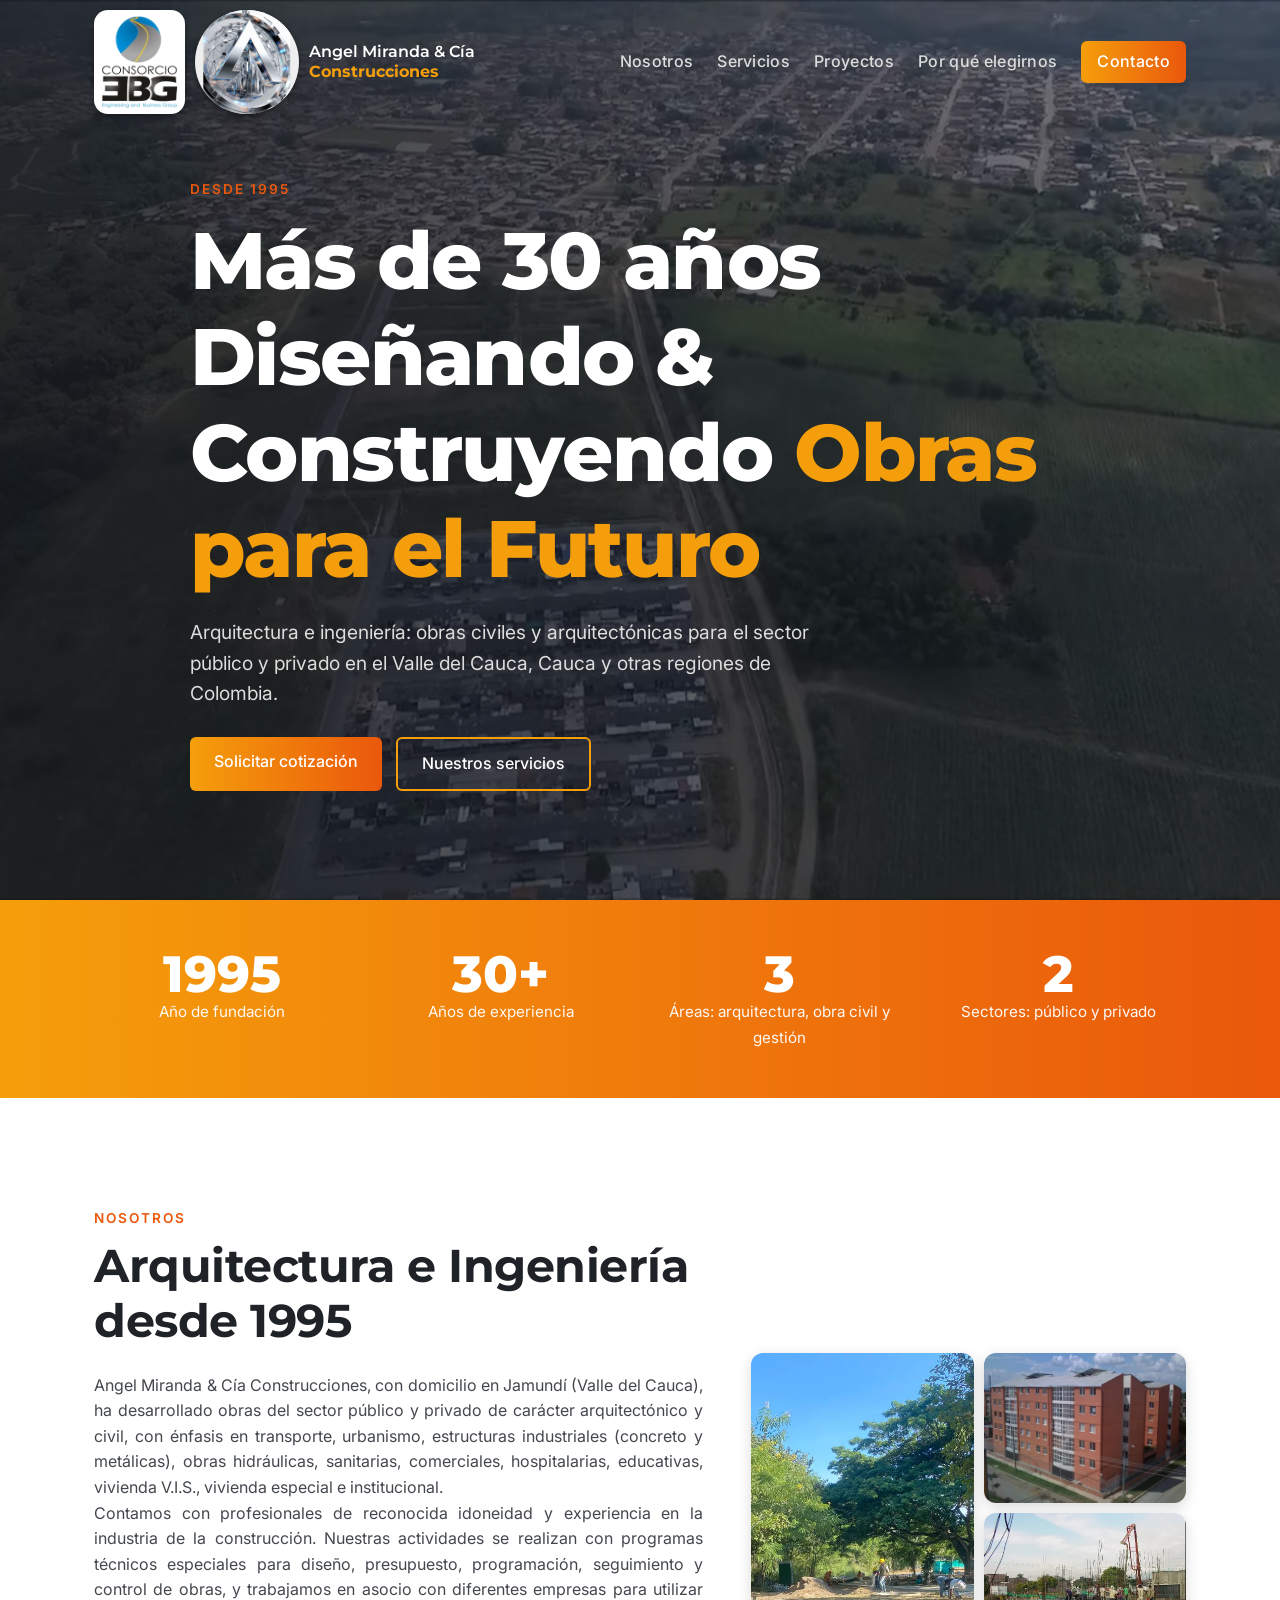
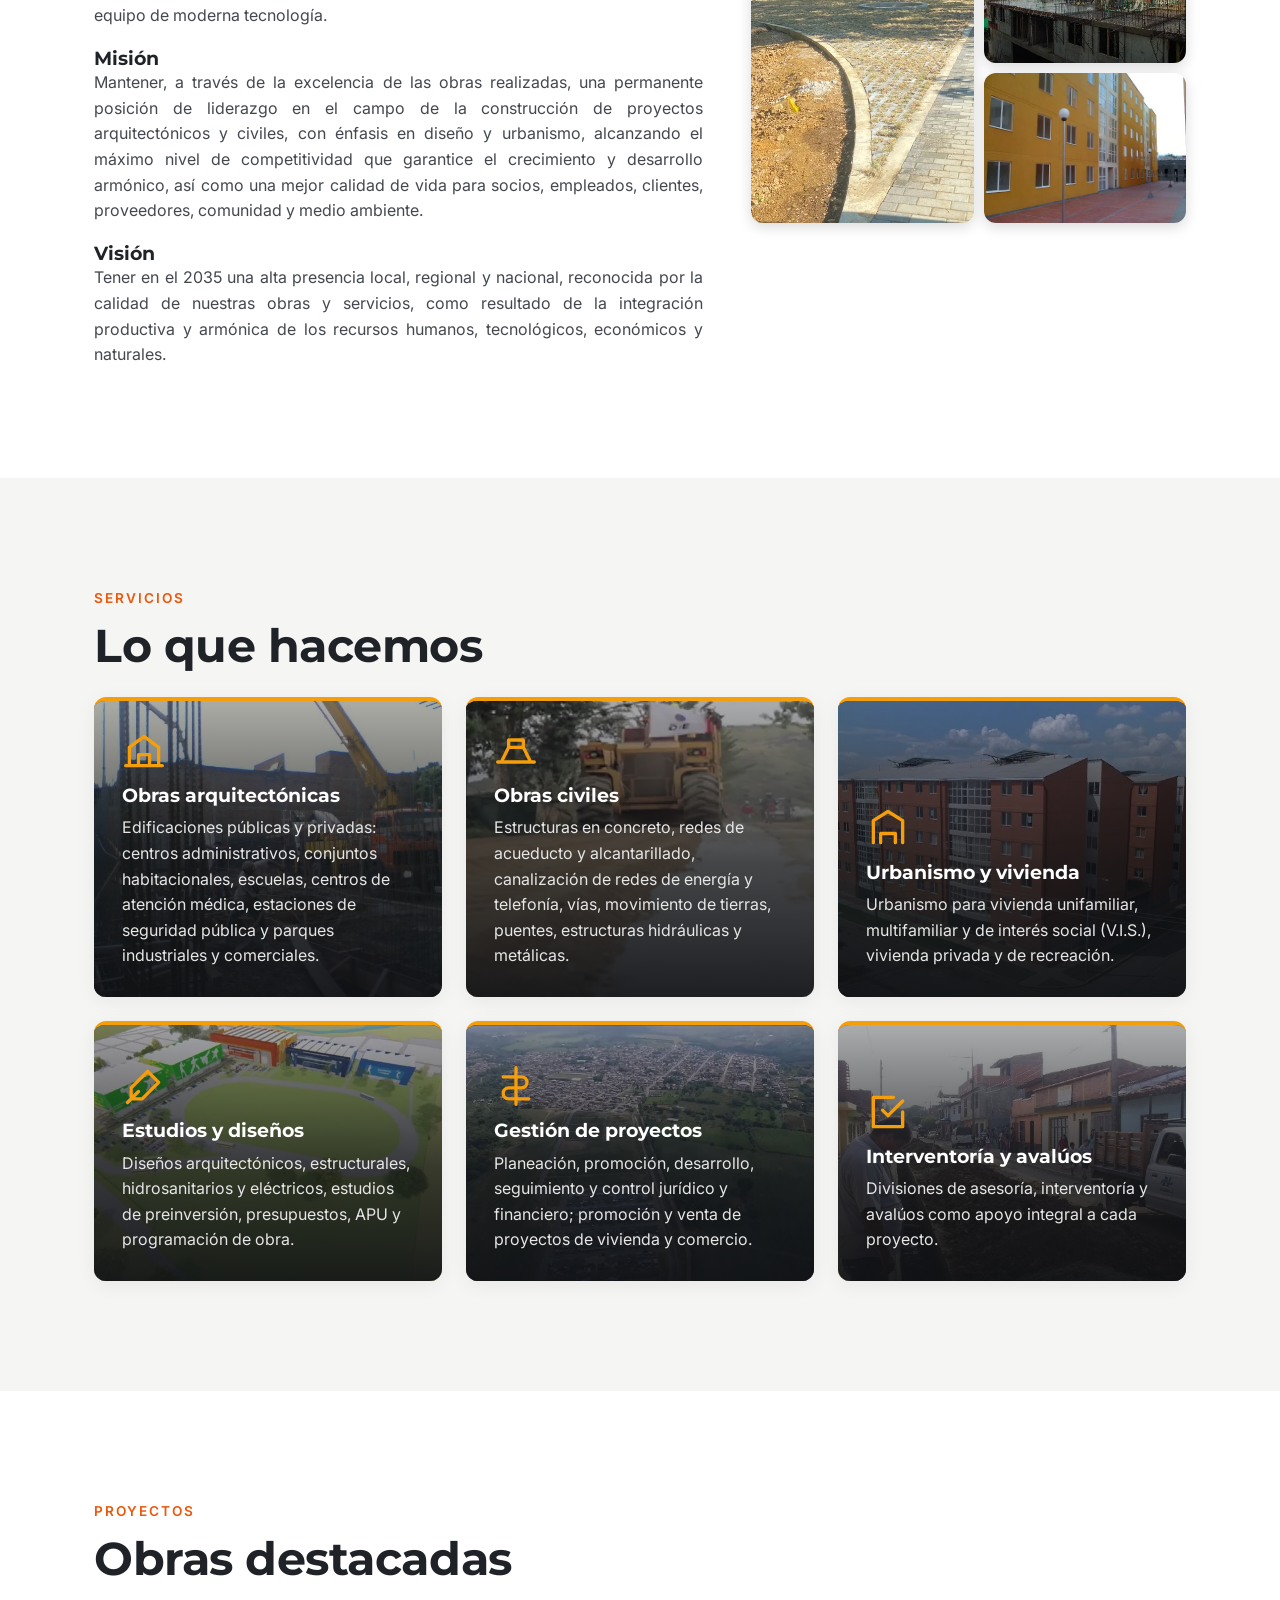
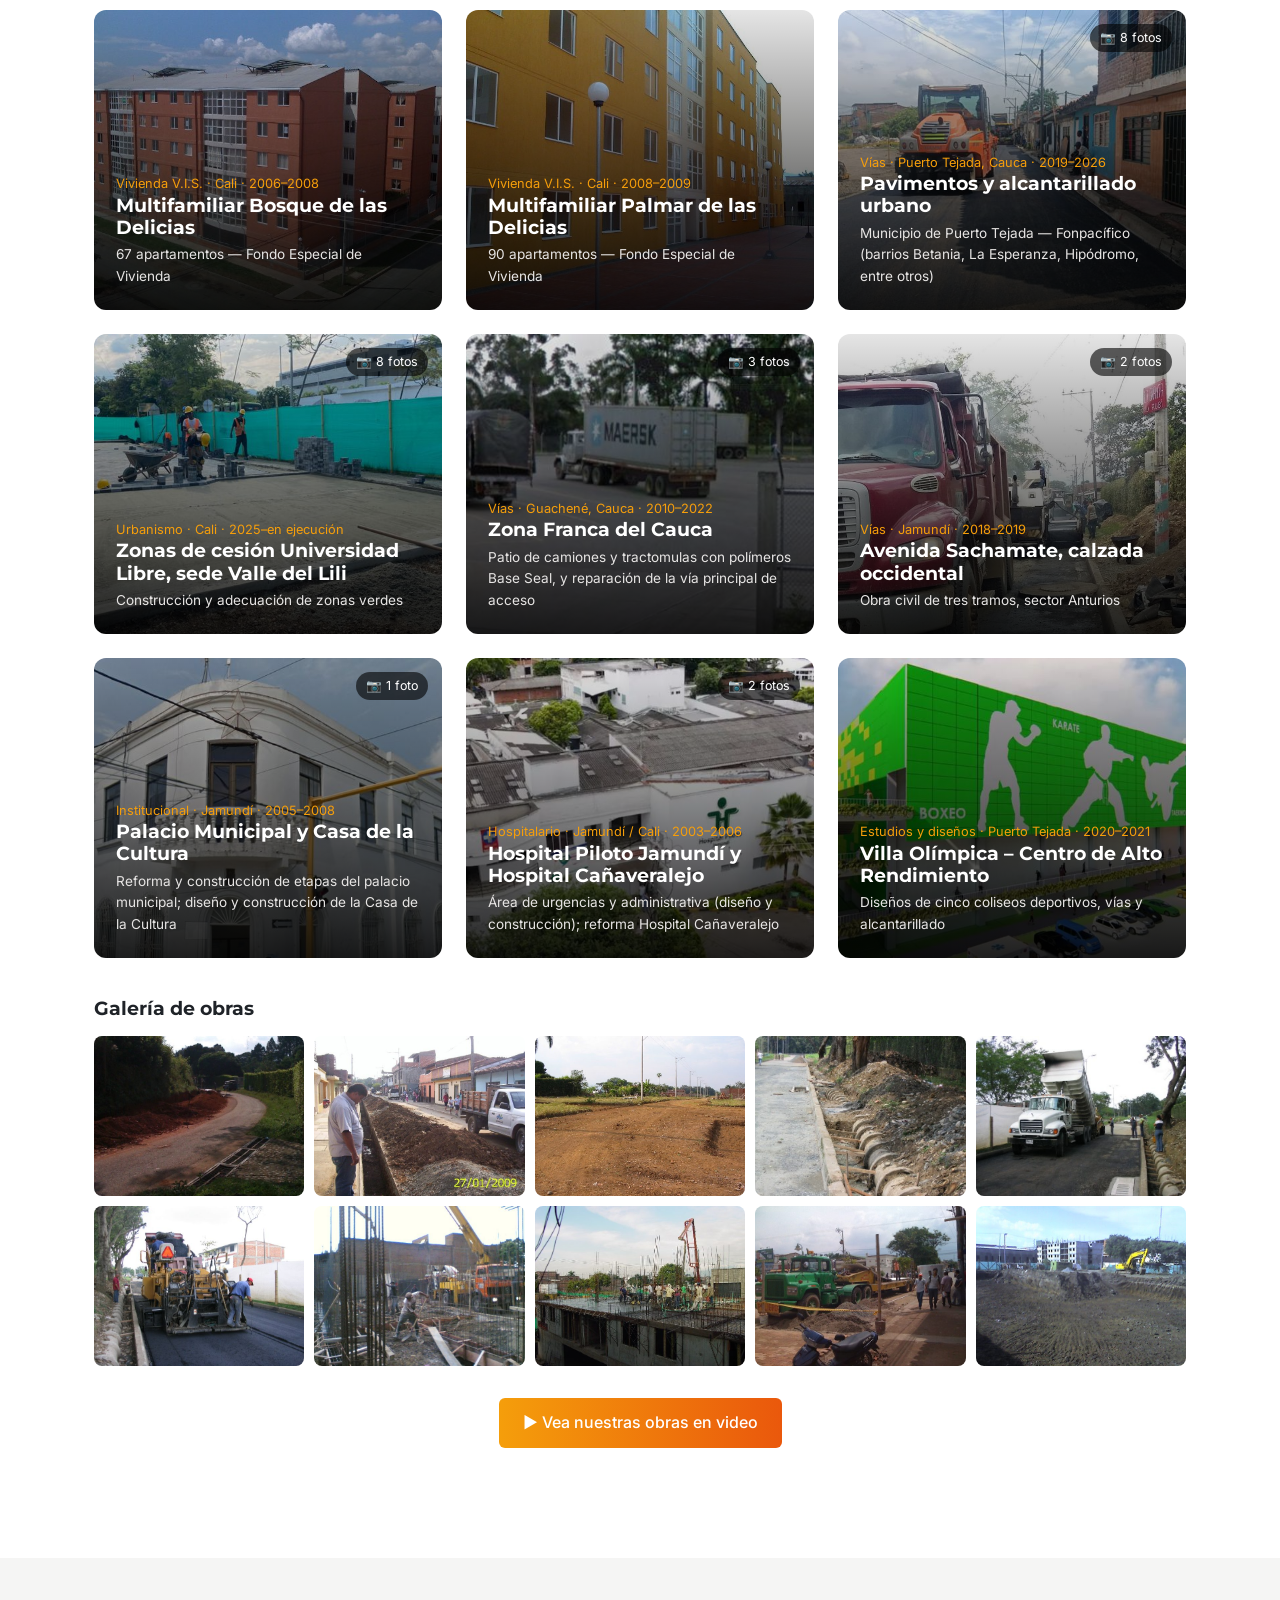
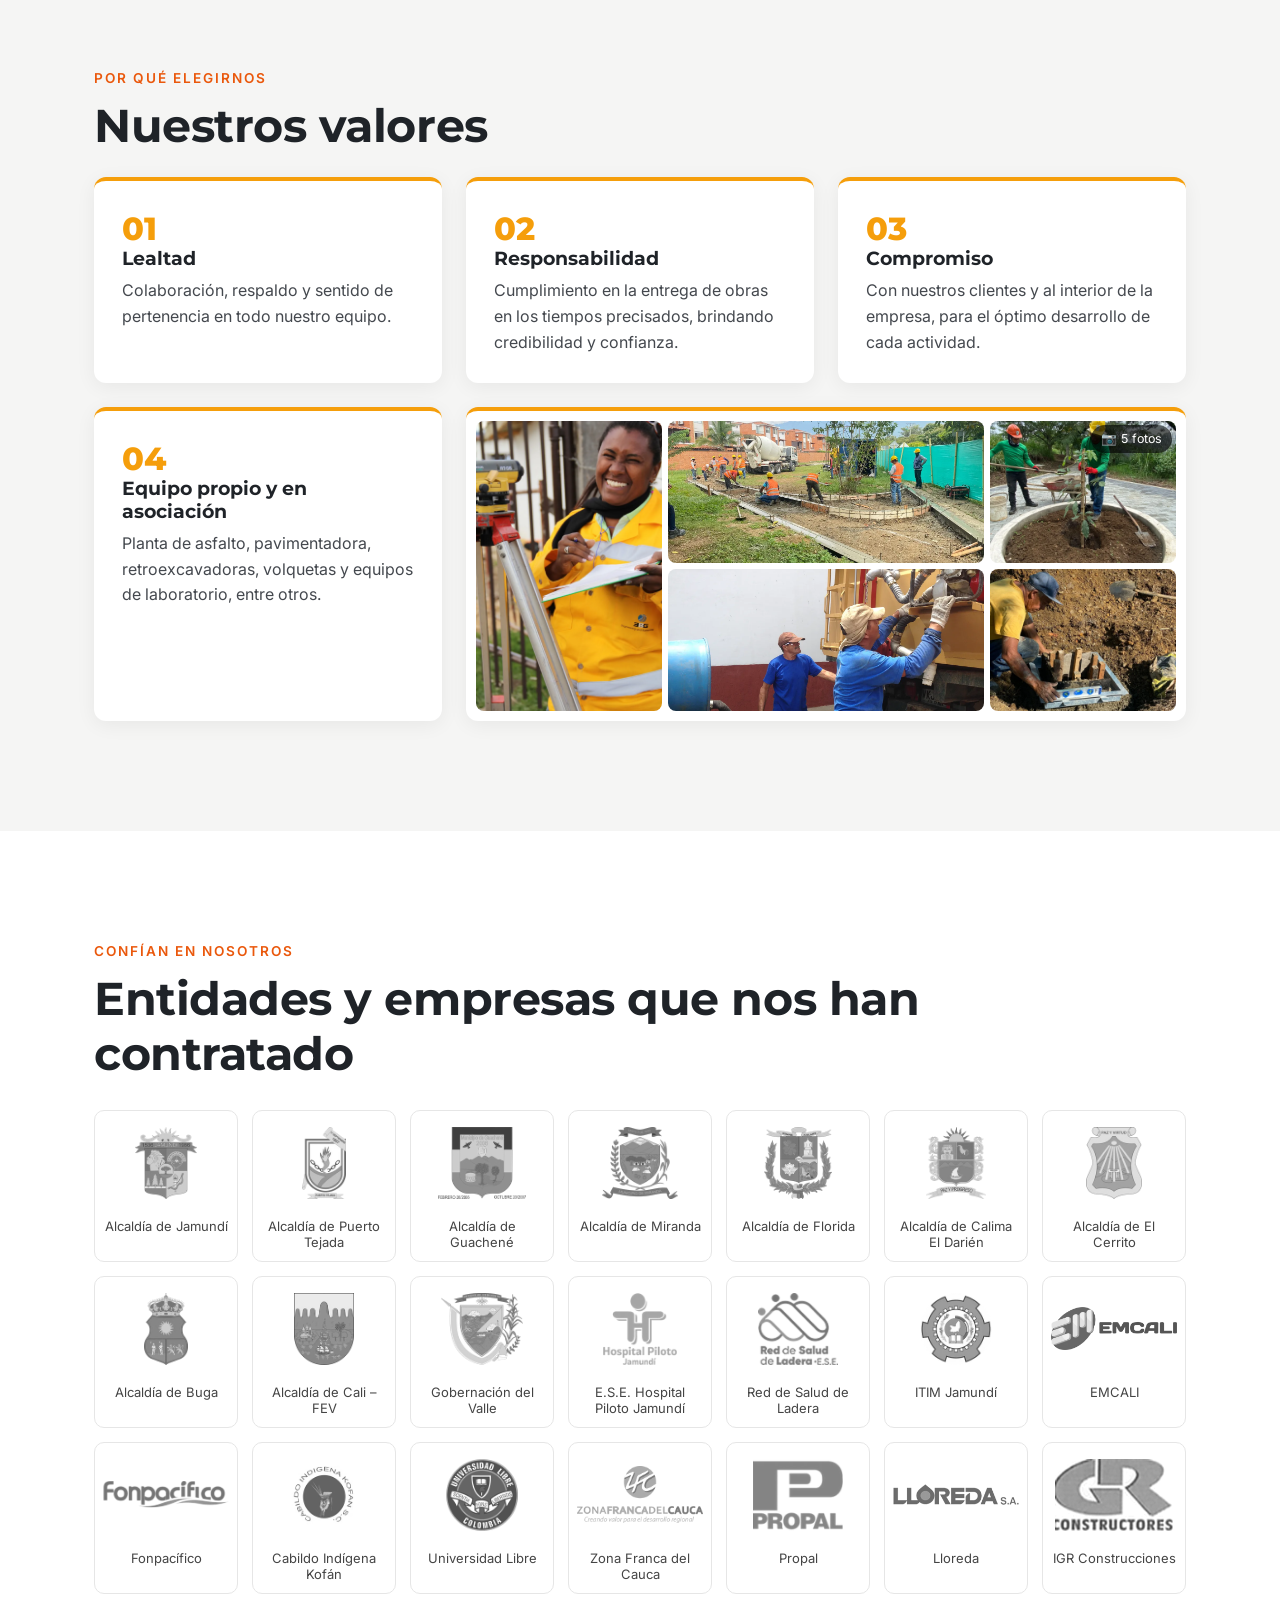
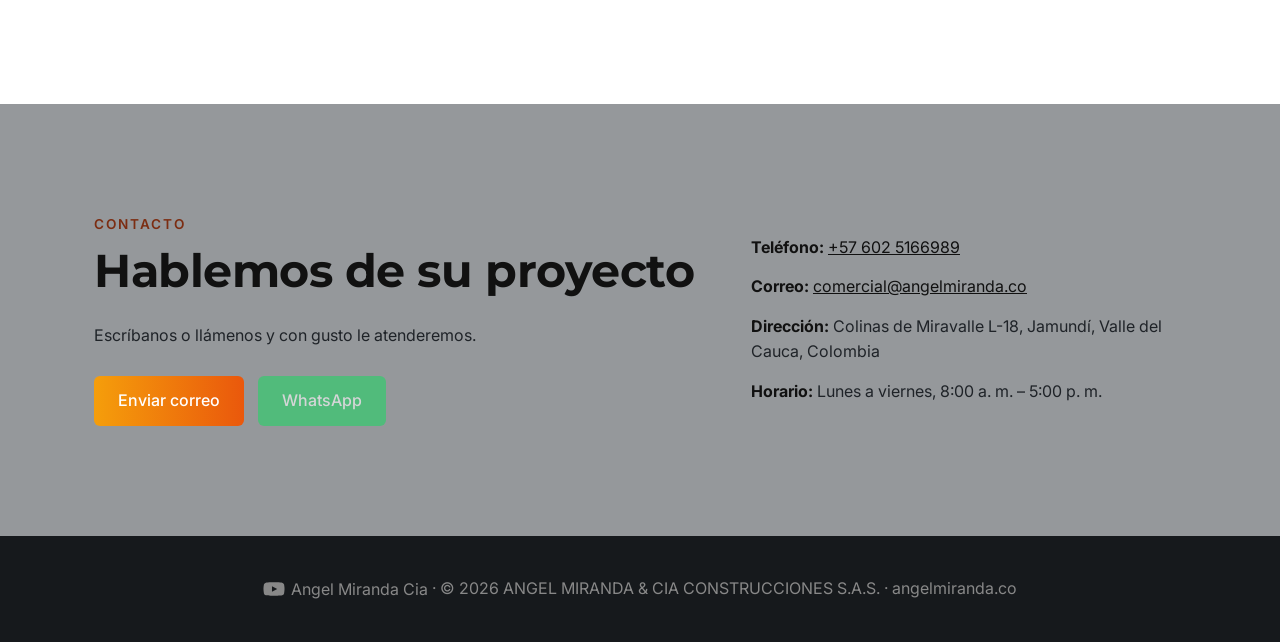
==== commit 762b7b2c: "Valores: collage de fotos junto a la tarjeta 04 con galería" ====
--- a/index.html
+++ b/index.html
@@ -10,7 +10,7 @@
 <meta property="og:locale" content="es_CO">
 <link rel="icon" href="favicon.svg" type="image/svg+xml">
 <link rel="preconnect" href="https://fonts.googleapis.com"><link href="https://fonts.googleapis.com/css2?family=Montserrat:wght@600;800&family=Inter:wght@400;500&display=swap" rel="stylesheet">
-<link rel="stylesheet" href="styles.css?v=16">
+<link rel="stylesheet" href="styles.css?v=17">
 </head>
 <body>
 <header class="nav"><div class="wrap nav-in">
@@ -87,11 +87,12 @@
 
 <section id="por-que" class="sec alt"><div class="wrap">
  <p class="tag">Por qué elegirnos</p><h2>Nuestros valores</h2>
- <div class="grid">
+ <div class="grid vals">
   <div class="why"><b>01</b><h3>Lealtad</h3><p>Colaboración, respaldo y sentido de pertenencia en todo nuestro equipo.</p></div>
   <div class="why"><b>02</b><h3>Responsabilidad</h3><p>Cumplimiento en la entrega de obras en los tiempos precisados, brindando credibilidad y confianza.</p></div>
   <div class="why"><b>03</b><h3>Compromiso</h3><p>Con nuestros clientes y al interior de la empresa, para el óptimo desarrollo de cada actividad.</p></div>
   <div class="why"><b>04</b><h3>Equipo propio y en asociación</h3><p>Planta de asfalto, pavimentadora, retroexcavadoras, volquetas y equipos de laboratorio, entre otros.</p></div>
+  <div class="why val-collage has-gal" role="button" tabindex="0" aria-label="Ver galería: nuestro equipo en obra" data-gallery="[{&quot;src&quot;: &quot;img/val-topografia.webp&quot;, &quot;fb&quot;: &quot;img/val-topografia.jpg&quot;, &quot;alt&quot;: &quot;Topografía con nivel de precisión&quot;}, {&quot;src&quot;: &quot;img/val-concreto.webp&quot;, &quot;fb&quot;: &quot;img/val-concreto.jpg&quot;, &quot;alt&quot;: &quot;Fundida de concreto con camión mezclador&quot;}, {&quot;src&quot;: &quot;img/val-siembra.webp&quot;, &quot;fb&quot;: &quot;img/val-siembra.jpg&quot;, &quot;alt&quot;: &quot;Siembra de árboles en zona verde&quot;}, {&quot;src&quot;: &quot;img/val-carrotanque.webp&quot;, &quot;fb&quot;: &quot;img/val-carrotanque.jpg&quot;, &quot;alt&quot;: &quot;Cuadrilla operando carrotanque&quot;}, {&quot;src&quot;: &quot;img/val-formaleta.webp&quot;, &quot;fb&quot;: &quot;img/val-formaleta.jpg&quot;, &quot;alt&quot;: &quot;Nivelación de formaleta&quot;}]"><em class="gal-badge">📷 5 fotos</em><div class="vc-grid"><picture class="vc-a"><source srcset="img/val-topografia.webp" type="image/webp"><img src="img/val-topografia.jpg" alt="Topografía con nivel de precisión" loading="lazy" decoding="async"></picture><picture class="vc-c"><source srcset="img/val-concreto.webp" type="image/webp"><img src="img/val-concreto.jpg" alt="Fundida de concreto con camión mezclador" loading="lazy" decoding="async"></picture><picture class="vc-b"><source srcset="img/val-siembra.webp" type="image/webp"><img src="img/val-siembra.jpg" alt="Siembra de árboles en zona verde" loading="lazy" decoding="async"></picture><picture class="vc-d"><source srcset="img/val-carrotanque.webp" type="image/webp"><img src="img/val-carrotanque.jpg" alt="Cuadrilla operando carrotanque" loading="lazy" decoding="async"></picture><picture class="vc-e"><source srcset="img/val-formaleta.webp" type="image/webp"><img src="img/val-formaleta.jpg" alt="Nivelación de formaleta" loading="lazy" decoding="async"></picture></div></div>
  </div>
 </div></section>
 
--- a/styles.css
+++ b/styles.css
@@ -108,3 +108,16 @@
 @media(max-width:900px){.cli-grid{grid-template-columns:repeat(3,1fr)}}
 @media(max-width:560px){.cli-grid{gap:10px}.cli figure{height:132px}.cli img{max-height:60px}}
 @media(prefers-reduced-motion:reduce){.cli,.cli img{transition:none}}
+
+/* Valores collage */
+.grid.vals{grid-template-columns:repeat(3,1fr)}
+.val-collage{grid-column:span 2;padding:10px;position:relative;cursor:pointer}
+.val-collage:focus-visible{outline:3px solid var(--a);outline-offset:3px}
+.vc-grid{display:grid;grid-template-columns:1fr 1.7fr 1fr;grid-template-rows:1fr 1fr;grid-template-areas:"a c b" "a d e";gap:6px;height:290px}
+.vc-grid picture{display:block;overflow:hidden;border-radius:8px;min-height:0}
+.vc-grid img{width:100%;height:100%;object-fit:cover;display:block;transition:transform .4s}
+.val-collage:hover img{transform:scale(1.04)}
+.vc-a{grid-area:a}.vc-b{grid-area:b}.vc-c{grid-area:c}.vc-d{grid-area:d}.vc-e{grid-area:e}
+.vc-a img{object-position:35% 25%}
+@media(max-width:900px){.grid.vals{grid-template-columns:1fr}.val-collage{grid-column:auto}.vc-grid{height:340px}}
+@media(prefers-reduced-motion:reduce){.vc-grid img{transition:none}}
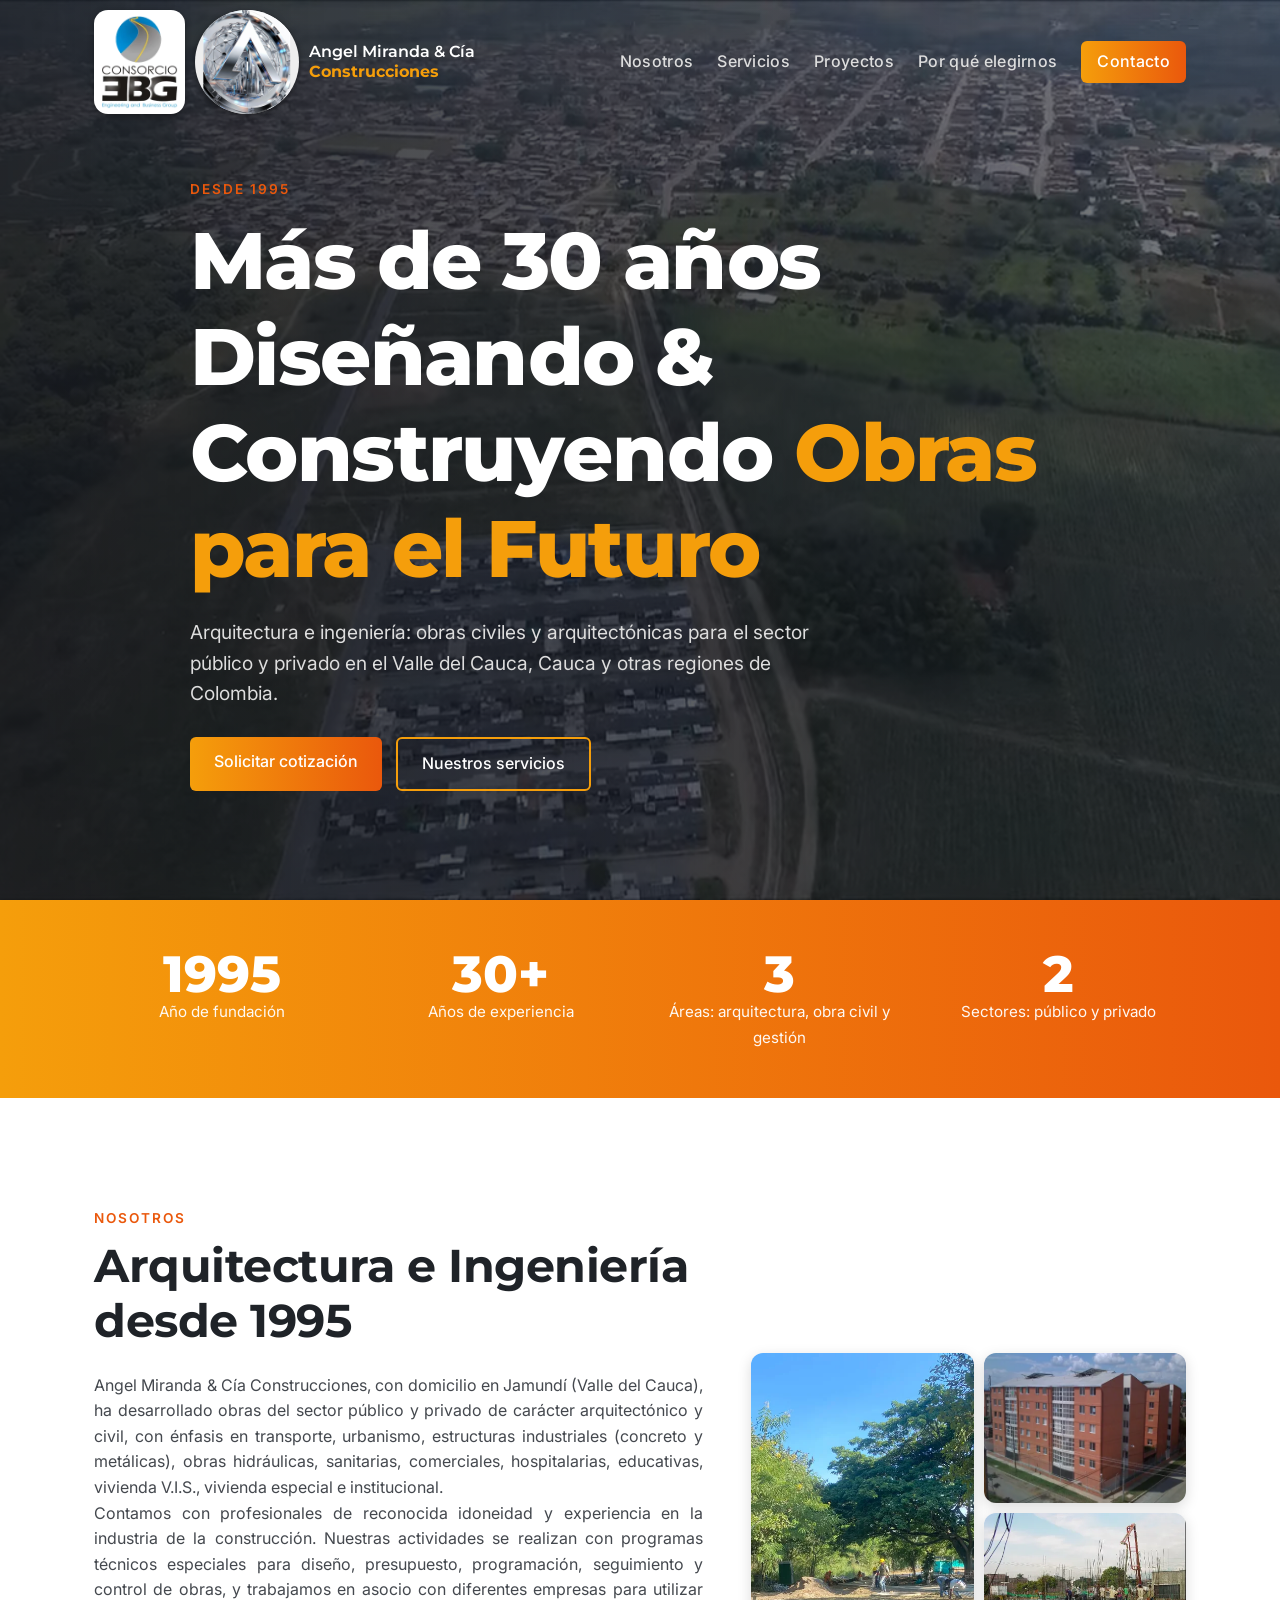
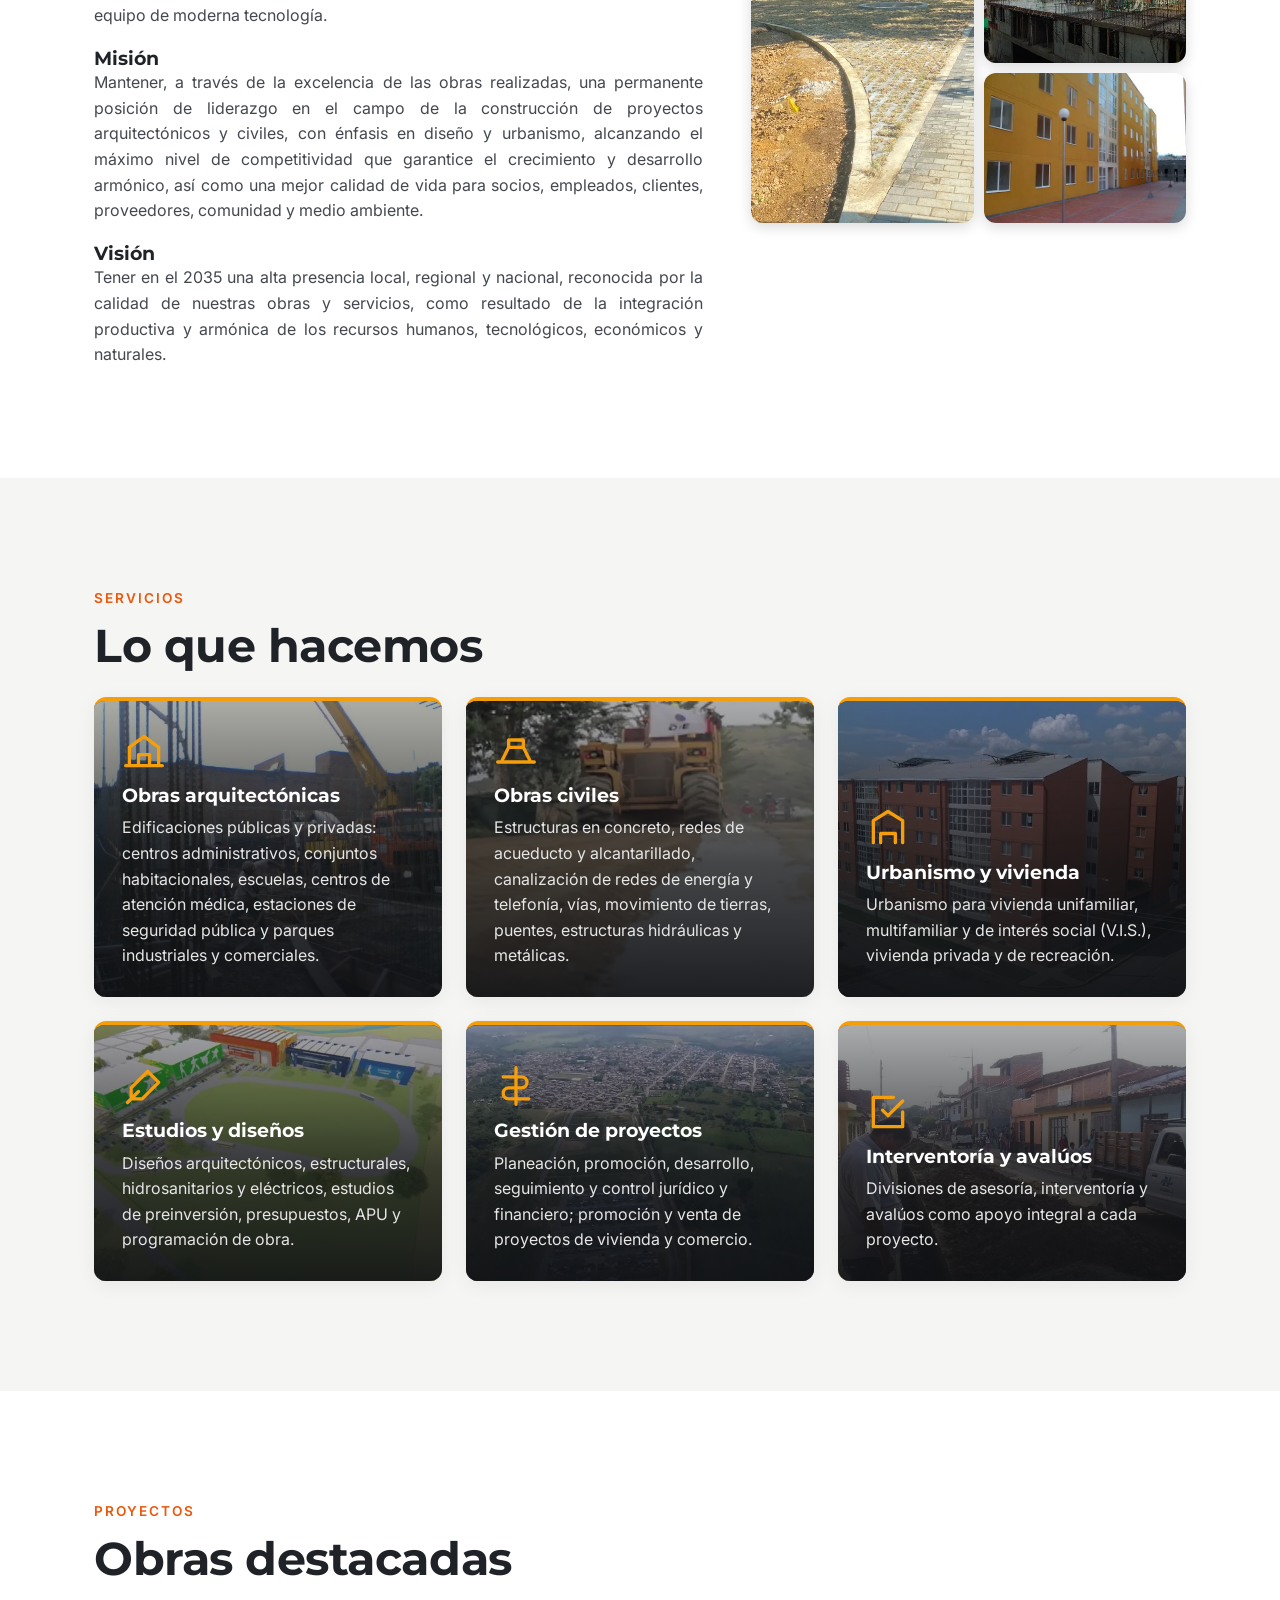
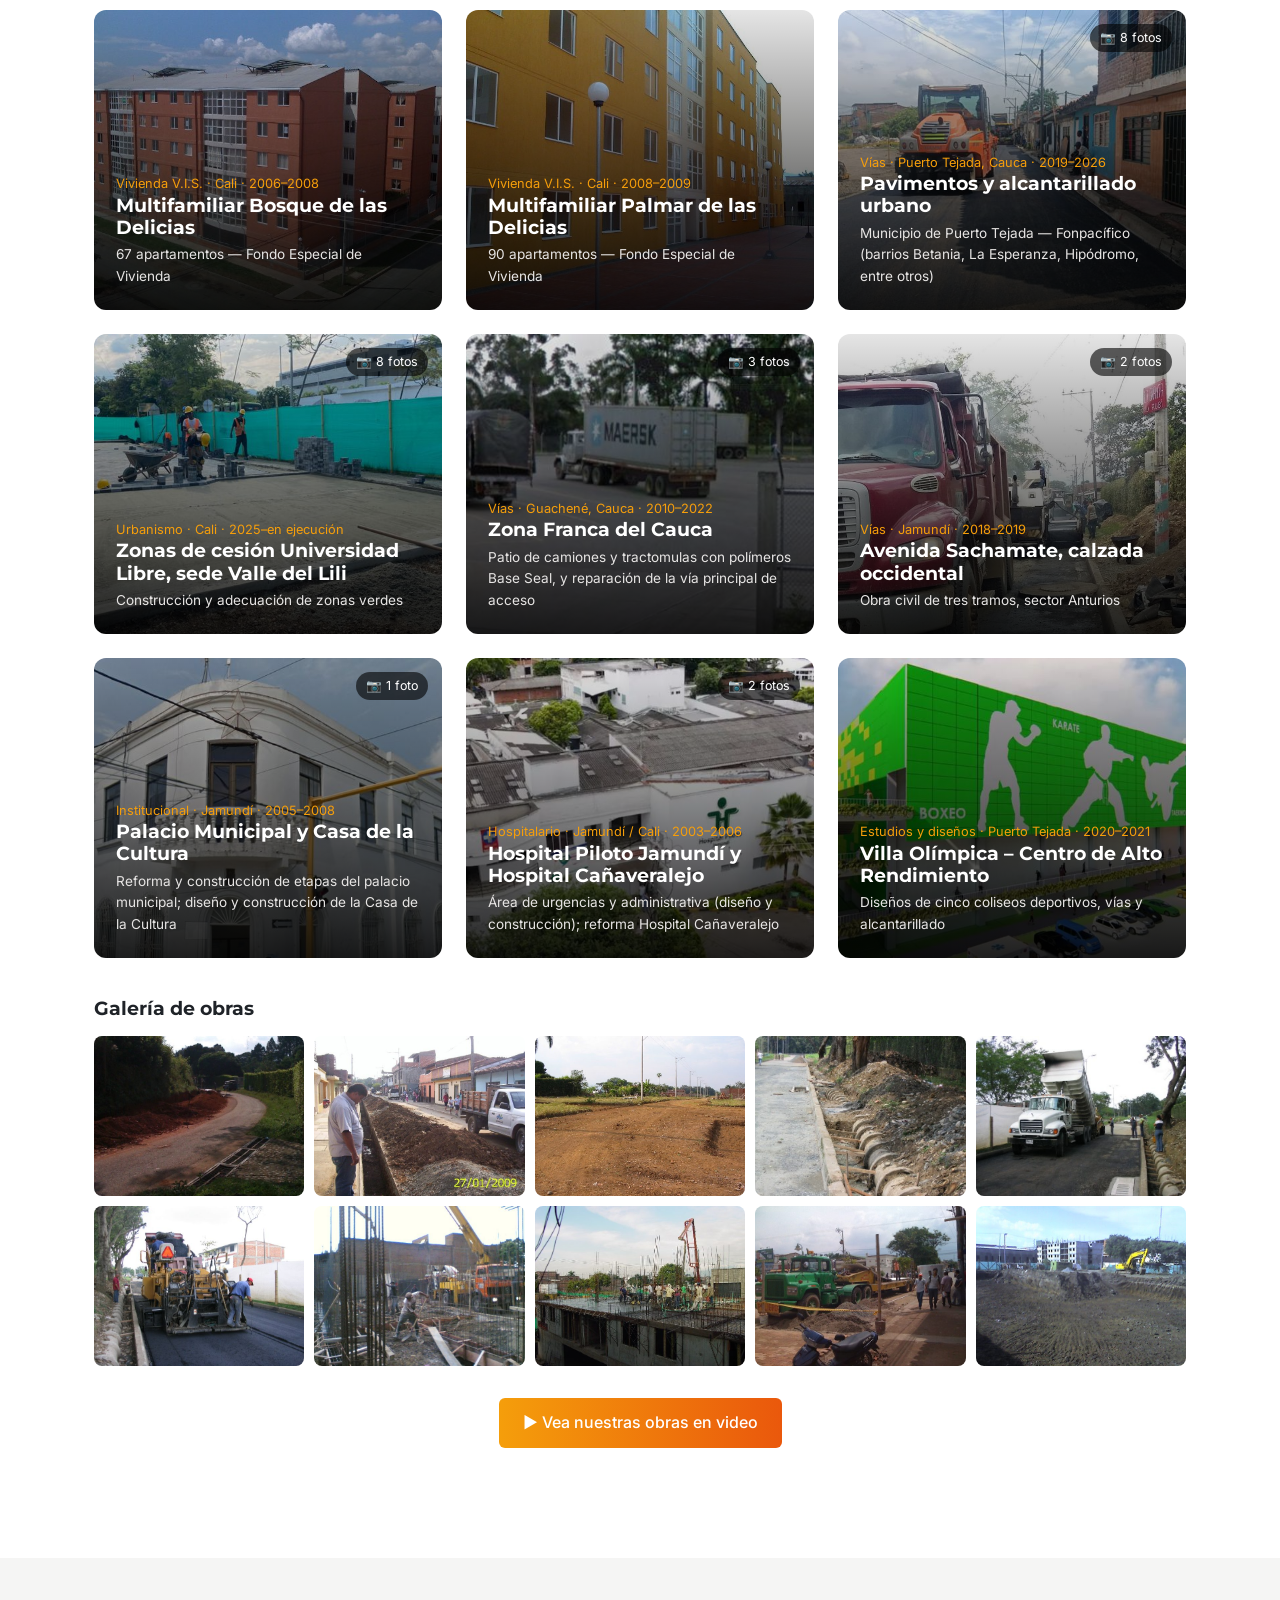
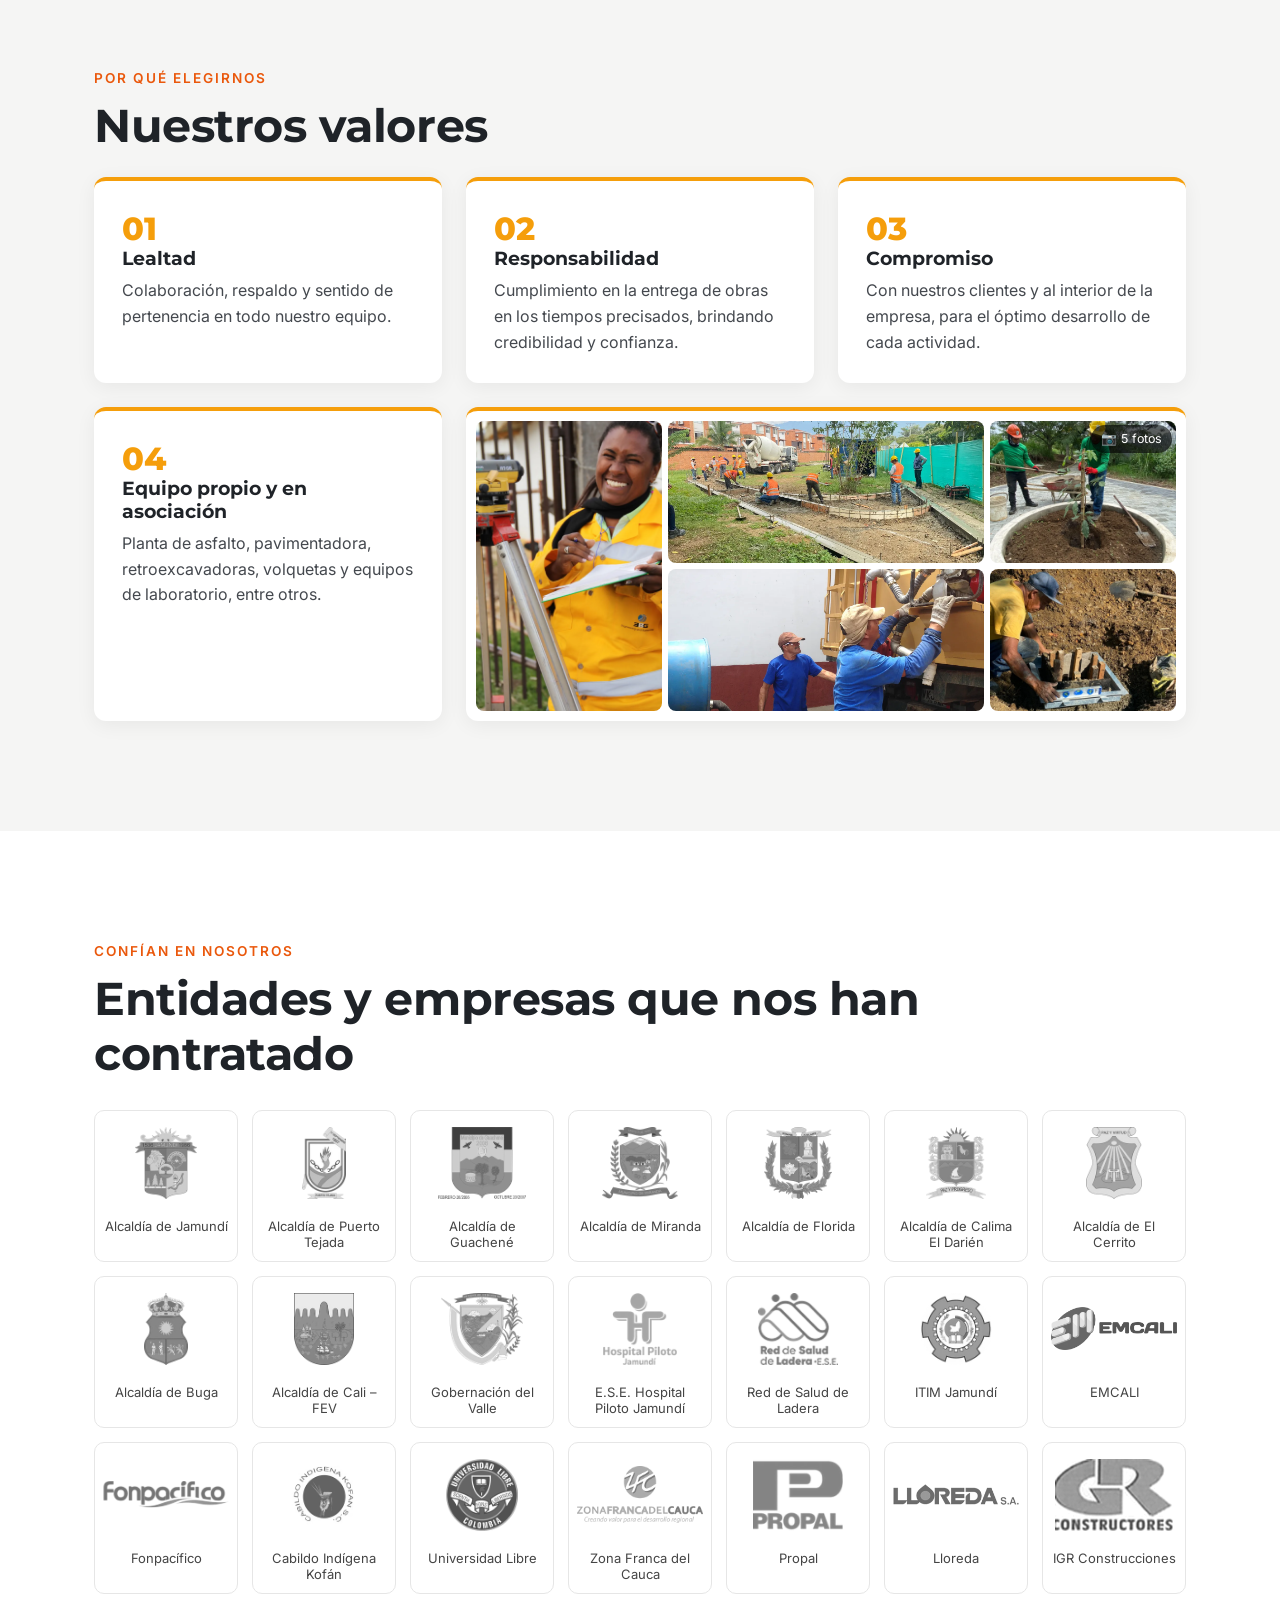
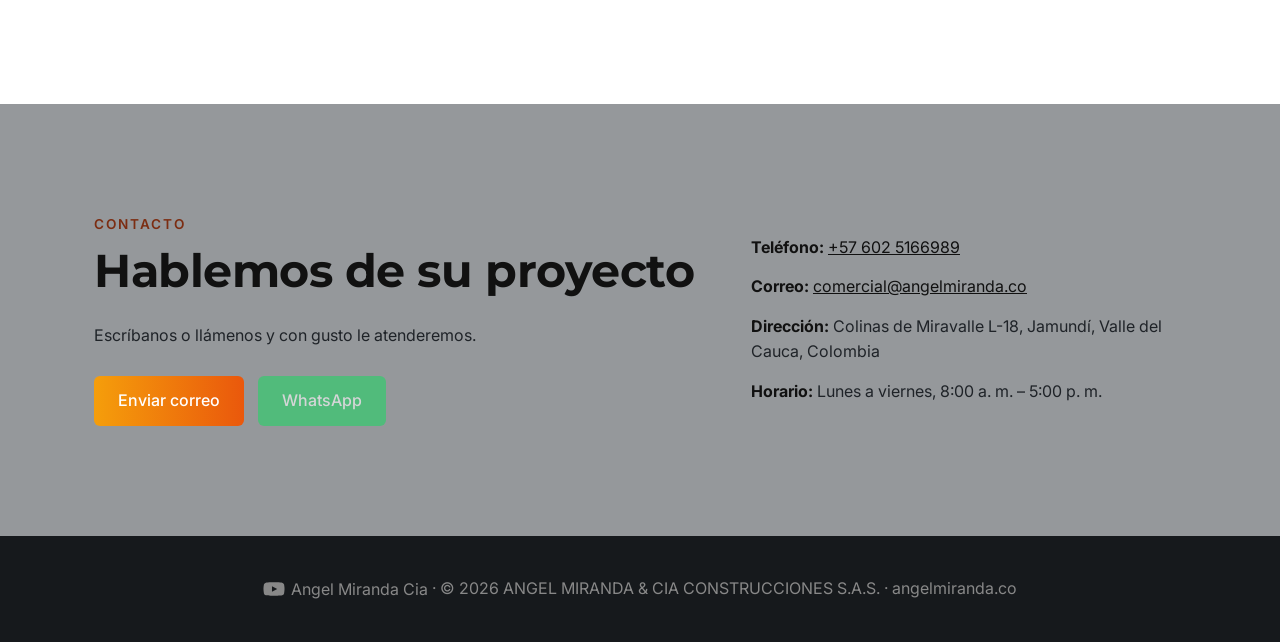
==== commit 980b4e79: "Móvil: collage de valores en 2 columnas, leyendas de clientes en 3 líneas, logos a color en táctil" ====
--- a/index.html
+++ b/index.html
@@ -10,7 +10,7 @@
 <meta property="og:locale" content="es_CO">
 <link rel="icon" href="favicon.svg" type="image/svg+xml">
 <link rel="preconnect" href="https://fonts.googleapis.com"><link href="https://fonts.googleapis.com/css2?family=Montserrat:wght@600;800&family=Inter:wght@400;500&display=swap" rel="stylesheet">
-<link rel="stylesheet" href="styles.css?v=17">
+<link rel="stylesheet" href="styles.css?v=18">
 </head>
 <body>
 <header class="nav"><div class="wrap nav-in">
--- a/styles.css
+++ b/styles.css
@@ -106,7 +106,7 @@
 .cli:hover,.cli:focus-within{border-color:#ccc;box-shadow:0 4px 14px rgba(0,0,0,.08)}
 .cli:hover img,.cli:focus-within img{filter:none;opacity:1}
 @media(max-width:900px){.cli-grid{grid-template-columns:repeat(3,1fr)}}
-@media(max-width:560px){.cli-grid{gap:10px}.cli figure{height:132px}.cli img{max-height:60px}}
+@media(max-width:560px){.cli-grid{gap:8px}.cli figure{height:150px;padding:10px 6px 8px}.cli img{max-height:66px}.cli figcaption{font-size:12.5px;height:3.75em;-webkit-line-clamp:3}}
 @media(prefers-reduced-motion:reduce){.cli,.cli img{transition:none}}
 
 /* Valores collage */
@@ -119,5 +119,6 @@
 .val-collage:hover img{transform:scale(1.04)}
 .vc-a{grid-area:a}.vc-b{grid-area:b}.vc-c{grid-area:c}.vc-d{grid-area:d}.vc-e{grid-area:e}
 .vc-a img{object-position:35% 25%}
-@media(max-width:900px){.grid.vals{grid-template-columns:1fr}.val-collage{grid-column:auto}.vc-grid{height:340px}}
+@media(max-width:900px){.grid.vals{grid-template-columns:1fr}.val-collage{grid-column:auto}.vc-grid{height:auto;grid-template-columns:1fr 1fr;grid-template-rows:230px 170px 170px;grid-template-areas:"a b" "c c" "d e"}.vc-a img{object-position:40% 20%}}
 @media(prefers-reduced-motion:reduce){.vc-grid img{transition:none}}
+@media(hover:none){.cli img{filter:none;opacity:1}}
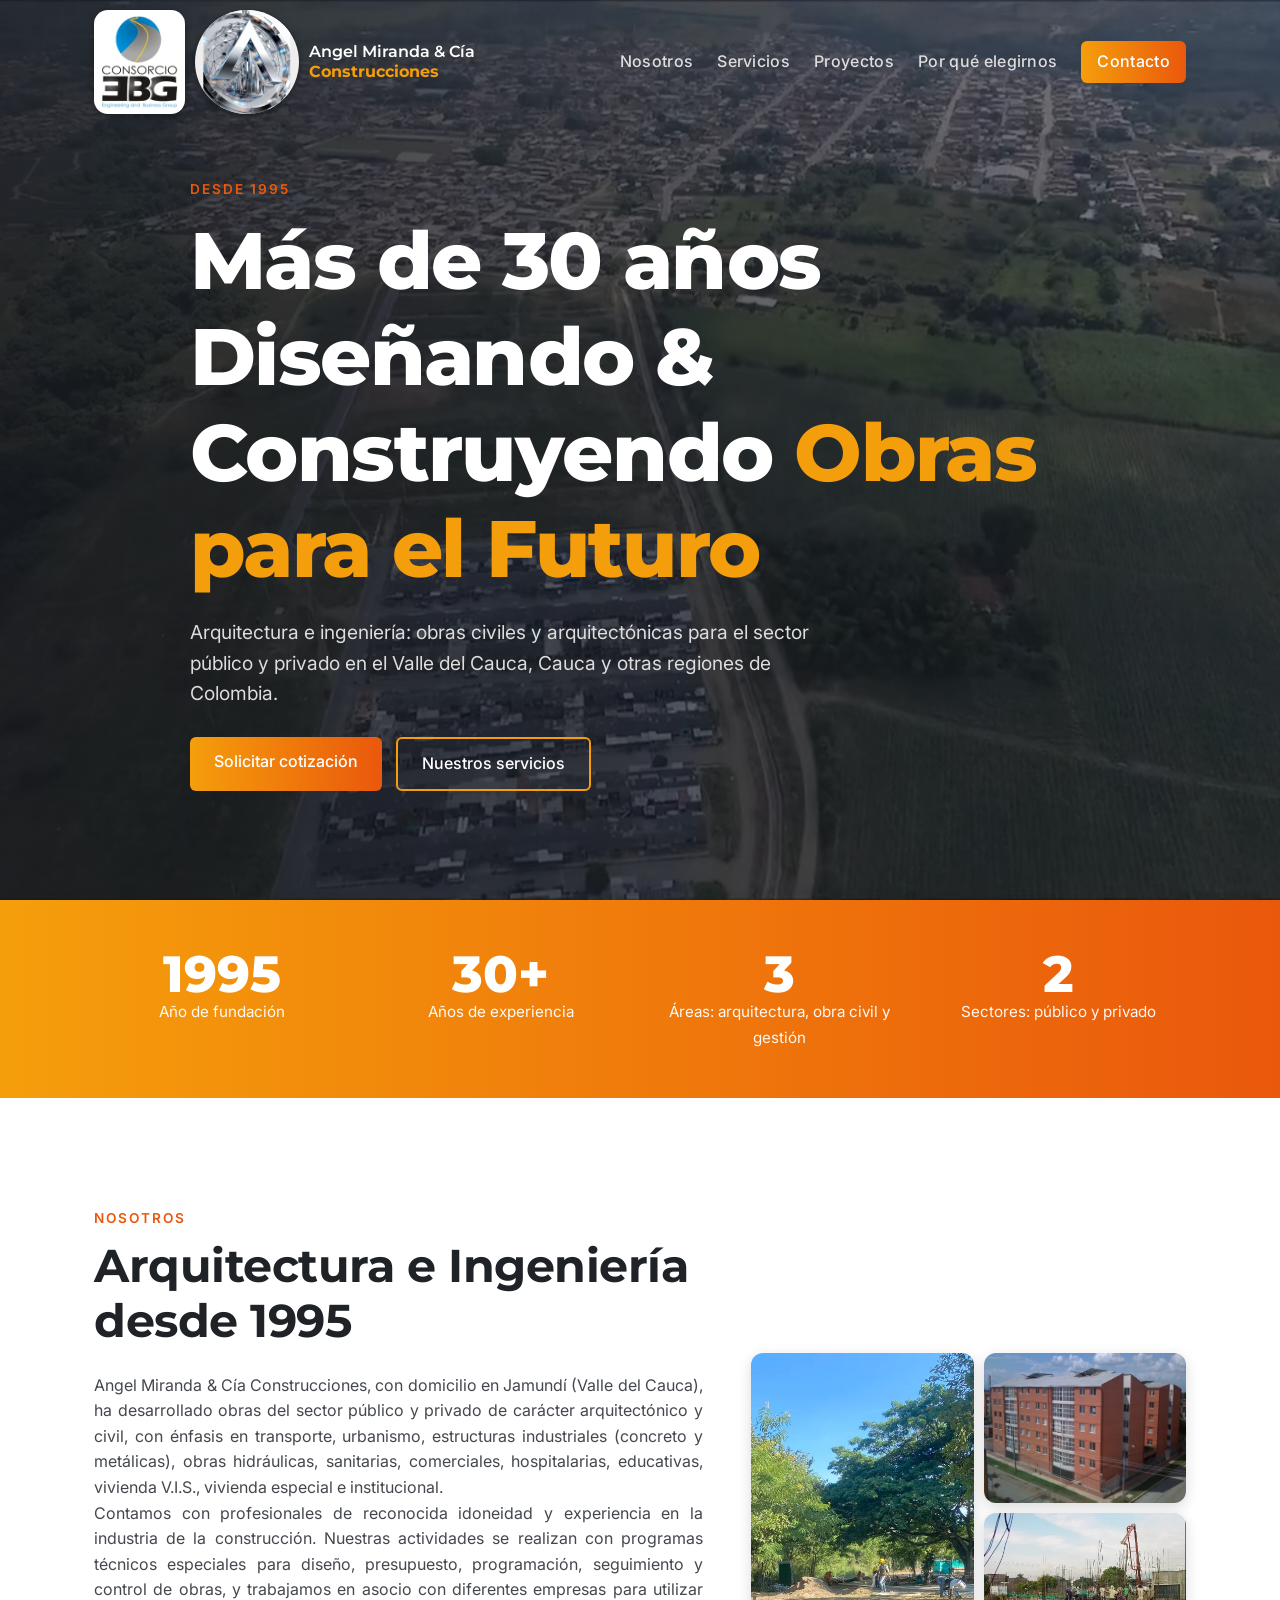
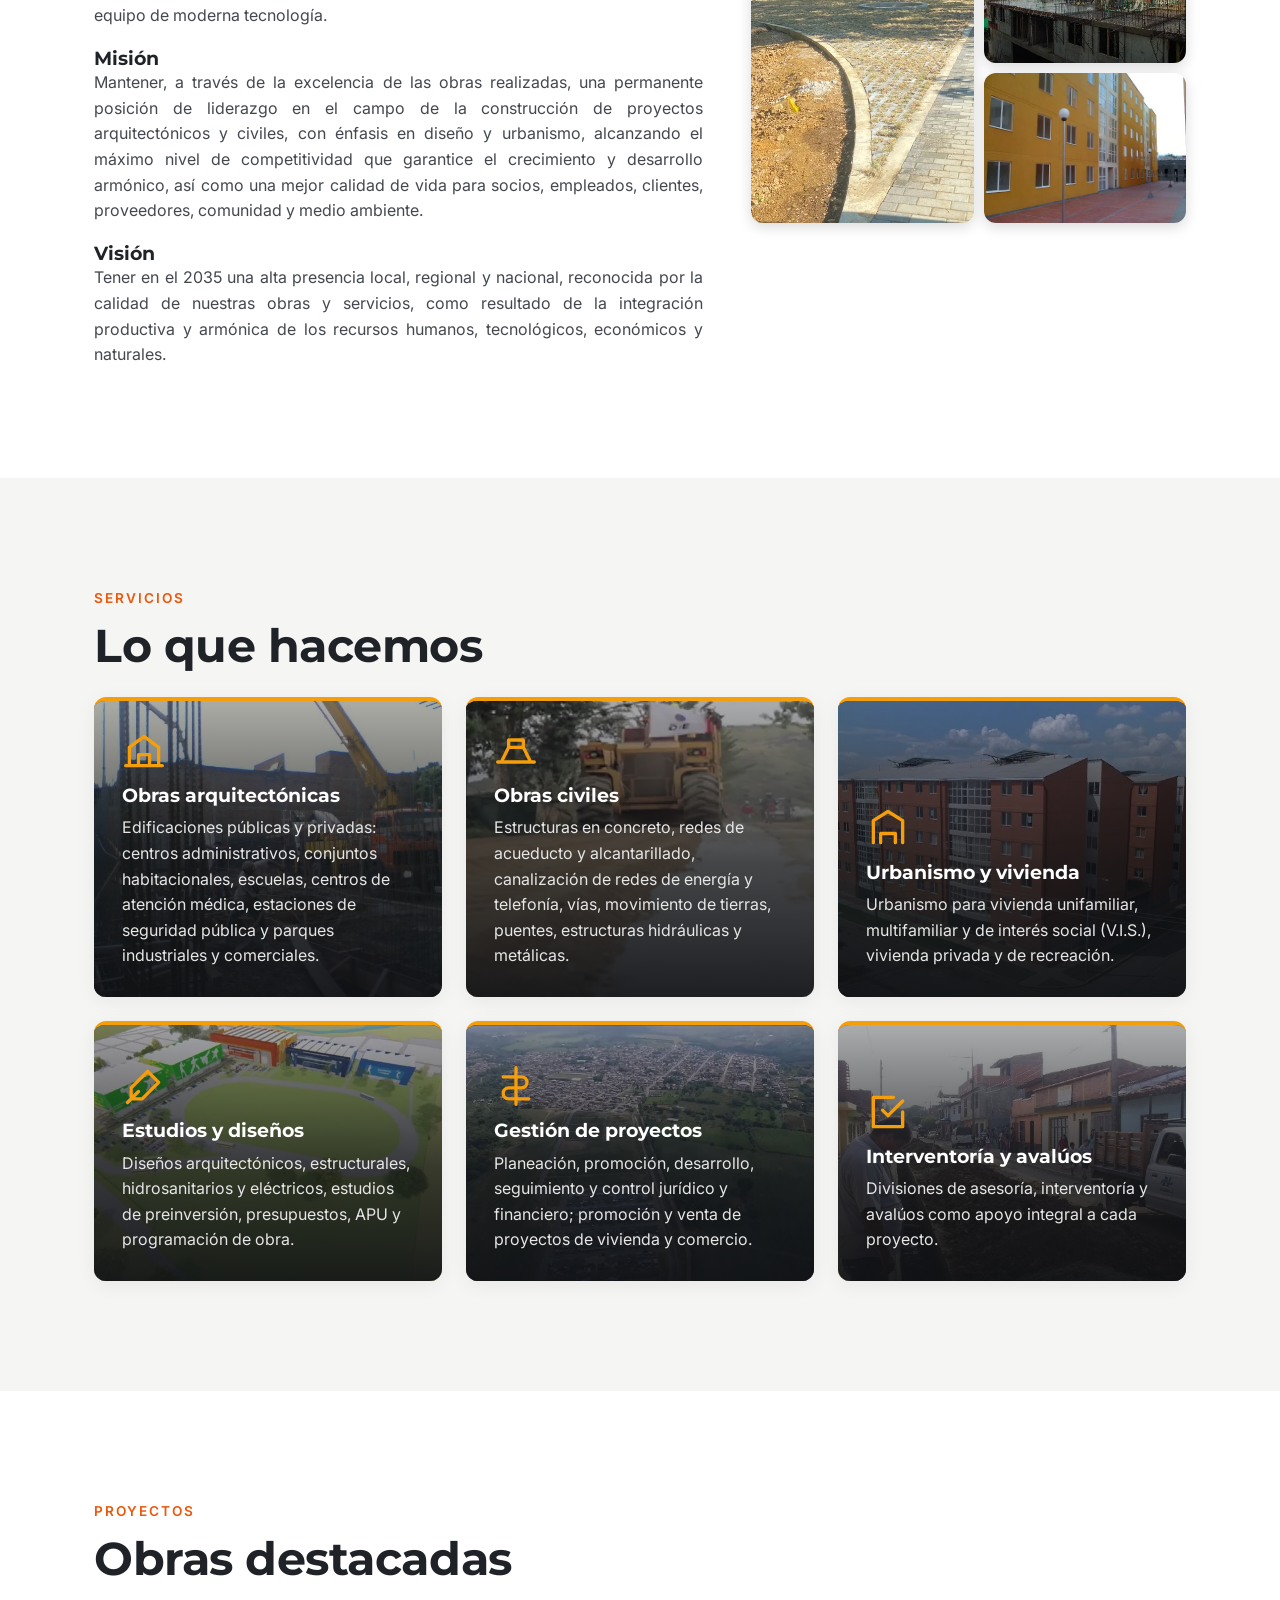
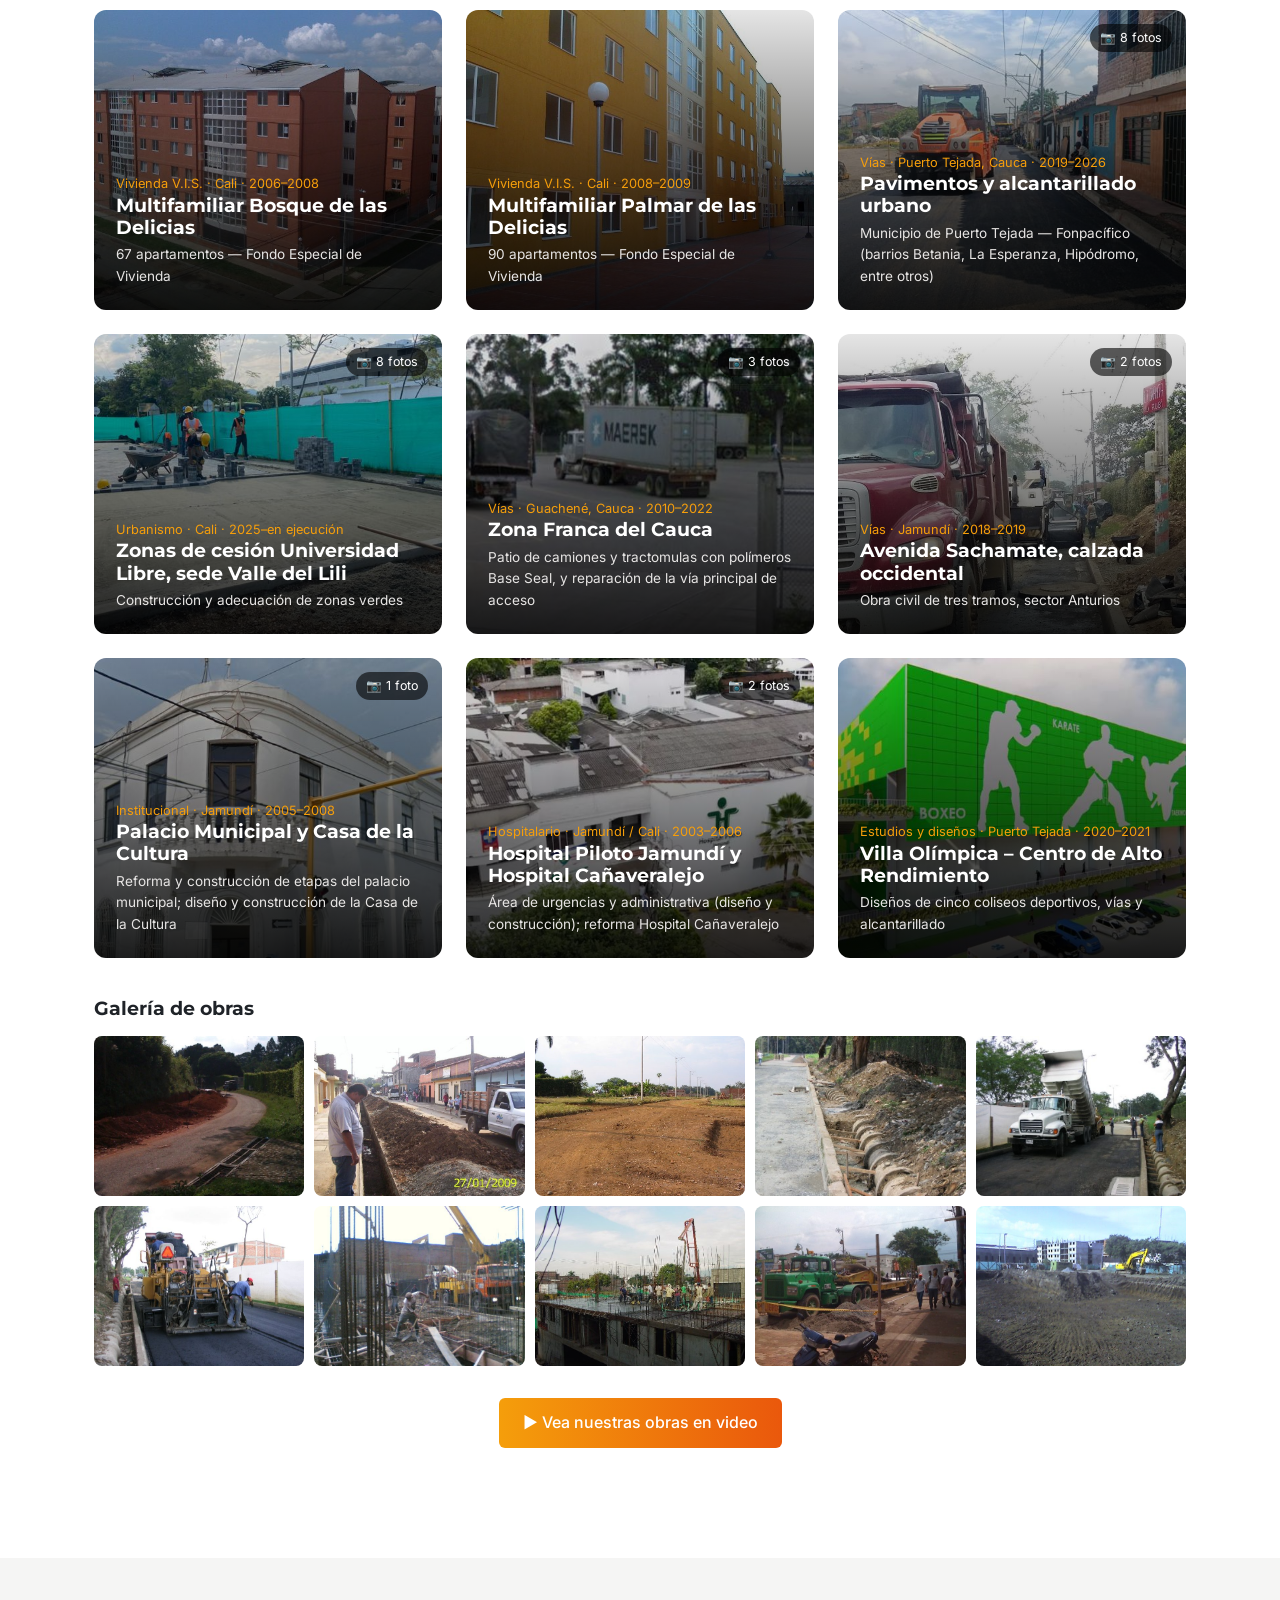
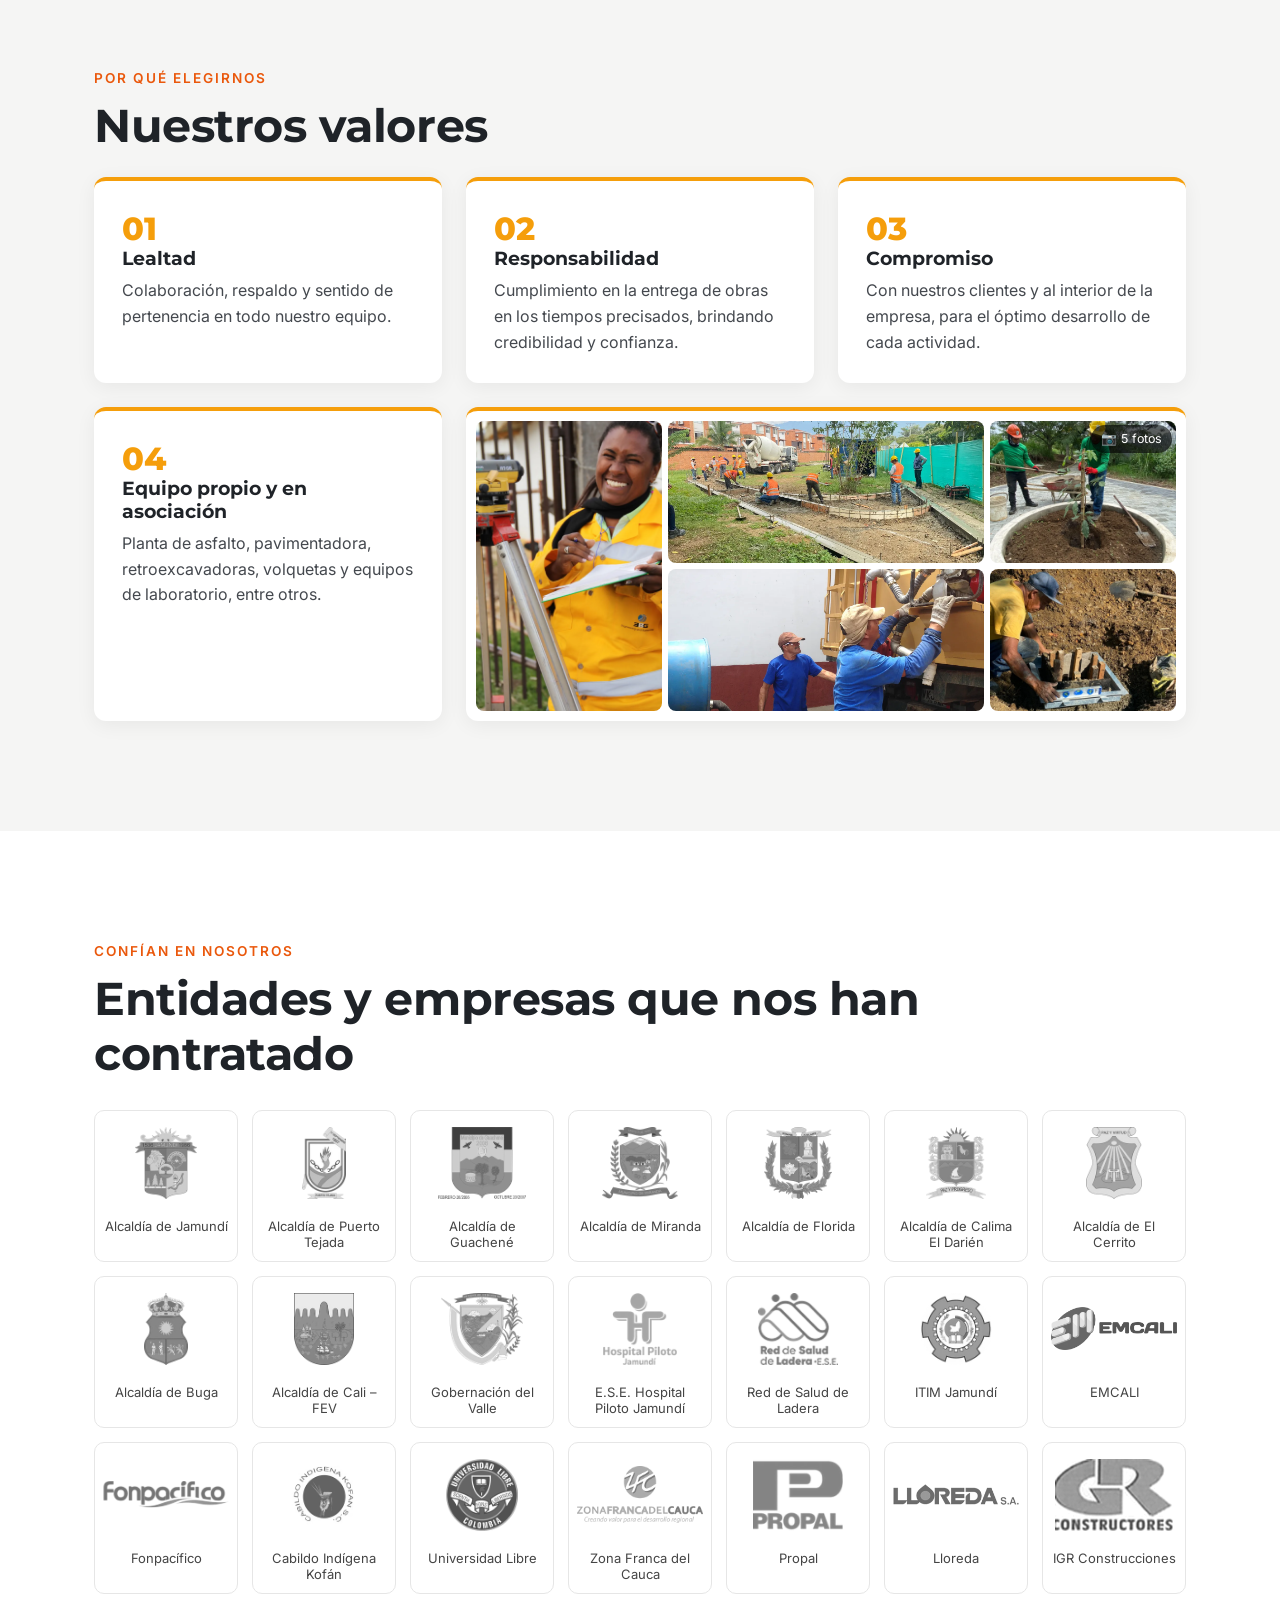
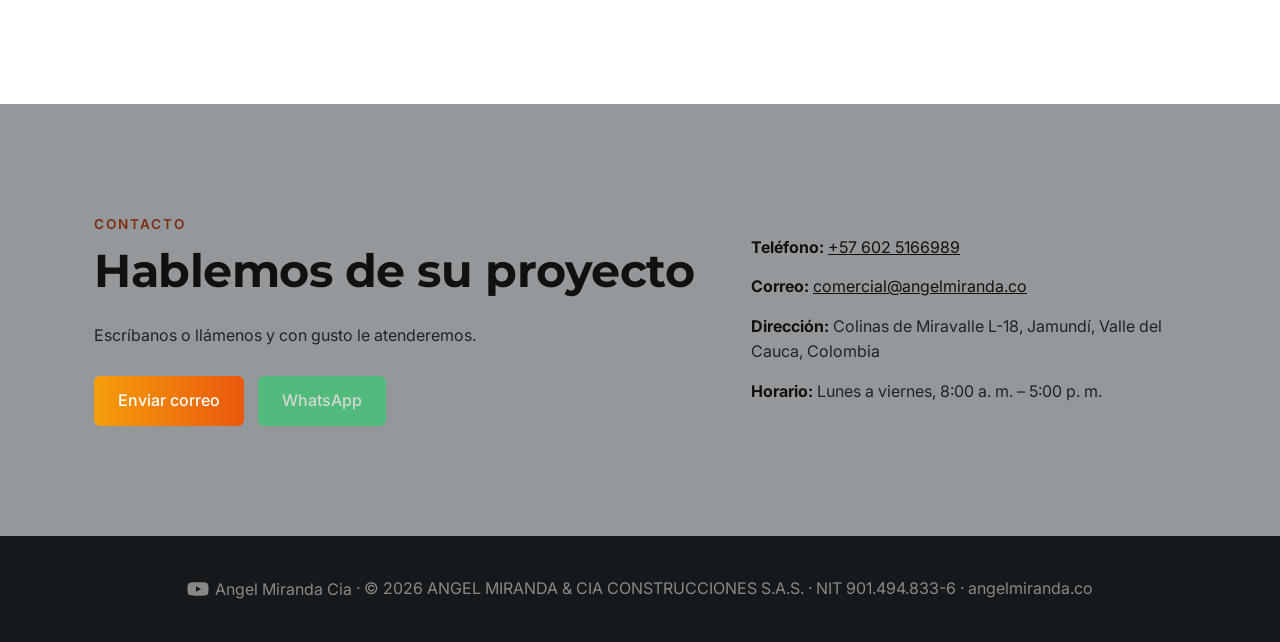
==== commit 27349d9f: "SEO/IA: JSON-LD GeneralContractor+WebSite, robots.txt, sitemap.xml, llms.txt, canonical, og:image, t" ====
--- a/index.html
+++ b/index.html
@@ -2,12 +2,16 @@
 <html lang="es">
 <head>
 <meta charset="UTF-8"><meta name="viewport" content="width=device-width, initial-scale=1">
-<title>Angel Miranda &amp; Cía Construcciones | Obras civiles y arquitectónicas desde 1995</title>
-<meta name="description" content="Empresa colombiana de construcción de obras civiles y arquitectónicas. Más de 30 años construyendo desde 1995.">
-<meta property="og:title" content="Angel Miranda &amp; Cía Construcciones">
-<meta property="og:description" content="Construcción de obras civiles y arquitectónicas en Colombia desde 1995.">
+<title>Constructora en Jamundí, Valle del Cauca | Obras civiles y pavimentación desde 1995 – Angel Miranda &amp; Cía</title>
+<meta name="description" content="Angel Miranda &amp; Cía Construcciones S.A.S.: empresa constructora en Jamundí, Valle del Cauca. Obras civiles, pavimentación, alcantarillado, obras arquitectónicas e interventoría desde 1995.">
+<link rel="canonical" href="https://angelmiranda.co/">
+<meta property="og:title" content="Angel Miranda &amp; Cía Construcciones · Jamundí, Valle del Cauca">
+<meta property="og:description" content="Angel Miranda &amp; Cía Construcciones S.A.S.: empresa constructora en Jamundí, Valle del Cauca. Obras civiles, pavimentación, alcantarillado, obras arquitectónicas e interventoría desde 1995.">
 <meta property="og:type" content="website"><meta property="og:url" content="https://angelmiranda.co/">
-<meta property="og:locale" content="es_CO">
+<meta property="og:locale" content="es_CO"><meta property="og:site_name" content="Angel Miranda &amp; Cía Construcciones">
+<meta property="og:image" content="https://angelmiranda.co/img/og-image.jpg"><meta property="og:image:width" content="1200"><meta property="og:image:height" content="630"><meta property="og:image:alt" content="Pavimentación de vía urbana ejecutada por Angel Miranda &amp; Cía">
+<meta name="twitter:card" content="summary_large_image"><meta name="twitter:title" content="Angel Miranda &amp; Cía Construcciones"><meta name="twitter:description" content="Angel Miranda &amp; Cía Construcciones S.A.S.: empresa constructora en Jamundí, Valle del Cauca. Obras civiles, pavimentación, alcantarillado, obras arquitectónicas e interventoría desde 1995."><meta name="twitter:image" content="https://angelmiranda.co/img/og-image.jpg">
+<script type="application/ld+json">{"@context": "https://schema.org", "@graph": [{"@type": "GeneralContractor", "@id": "https://angelmiranda.co/#org", "name": "Angel Miranda & Cía Construcciones", "legalName": "ANGEL MIRANDA & CIA CONSTRUCCIONES S.A.S.", "brand": {"@type": "Brand", "name": "Angel Miranda & Cía"}, "taxID": "901.494.833-6", "foundingDate": "1995", "url": "https://angelmiranda.co/", "logo": "https://angelmiranda.co/img/logo-256.png", "image": "https://angelmiranda.co/img/og-image.jpg", "telephone": "+57 602 5166989", "email": "comercial@angelmiranda.co", "address": {"@type": "PostalAddress", "streetAddress": "Colinas de Miravalle L-18", "addressLocality": "Jamundí", "addressRegion": "Valle del Cauca", "addressCountry": "CO"}, "openingHours": "Mo-Fr 08:00-17:00", "openingHoursSpecification": [{"@type": "OpeningHoursSpecification", "dayOfWeek": ["Monday", "Tuesday", "Wednesday", "Thursday", "Friday"], "opens": "08:00", "closes": "17:00"}], "areaServed": [{"@type": "AdministrativeArea", "name": "Valle del Cauca"}, {"@type": "AdministrativeArea", "name": "Cauca"}, {"@type": "Country", "name": "Colombia"}], "knowsAbout": ["Obras civiles", "Obras arquitectónicas", "Pavimentación", "Alcantarillado", "Urbanismo y vivienda", "Estudios y diseños", "Gestión de proyectos", "Interventoría", "Avalúos"], "hasOfferCatalog": {"@type": "OfferCatalog", "name": "Servicios", "itemListElement": [{"@type": "Offer", "itemOffered": {"@type": "Service", "name": "Obras arquitectónicas"}}, {"@type": "Offer", "itemOffered": {"@type": "Service", "name": "Obras civiles"}}, {"@type": "Offer", "itemOffered": {"@type": "Service", "name": "Pavimentación y alcantarillado"}}, {"@type": "Offer", "itemOffered": {"@type": "Service", "name": "Urbanismo y vivienda"}}, {"@type": "Offer", "itemOffered": {"@type": "Service", "name": "Estudios y diseños"}}, {"@type": "Offer", "itemOffered": {"@type": "Service", "name": "Gestión de proyectos"}}, {"@type": "Offer", "itemOffered": {"@type": "Service", "name": "Interventoría y avalúos"}}]}, "sameAs": ["https://www.youtube.com/@angelmirandabaseseal"]}, {"@type": "WebSite", "@id": "https://angelmiranda.co/#web", "url": "https://angelmiranda.co/", "name": "Angel Miranda & Cía Construcciones", "inLanguage": "es-CO", "publisher": {"@id": "https://angelmiranda.co/#org"}}]}</script>
 <link rel="icon" href="favicon.svg" type="image/svg+xml">
 <link rel="preconnect" href="https://fonts.googleapis.com"><link href="https://fonts.googleapis.com/css2?family=Montserrat:wght@600;800&family=Inter:wght@400;500&display=swap" rel="stylesheet">
 <link rel="stylesheet" href="styles.css?v=18">
@@ -136,7 +140,7 @@
  </ul>
 </div></section>
 
-<footer><div class="wrap"><a class="yt" href="https://www.youtube.com/@angelmirandabaseseal/videos" target="_blank" rel="noopener" aria-label="YouTube: Angel Miranda Cia"><svg viewBox="0 0 24 24" width="22" height="22"><path fill="currentColor" d="M23 7.2a3 3 0 00-2.1-2.1C19 4.6 12 4.6 12 4.6s-7 0-8.9.5A3 3 0 001 7.2 31 31 0 00.5 12a31 31 0 00.5 4.8 3 3 0 002.1 2.1c1.9.5 8.9.5 8.9.5s7 0 8.9-.5a3 3 0 002.1-2.1 31 31 0 00.5-4.8 31 31 0 00-.5-4.8zM9.8 15.1V8.9l5.7 3.1z"/></svg> Angel Miranda Cia</a> · © <span id="y">2026</span> ANGEL MIRANDA &amp; CIA CONSTRUCCIONES S.A.S. · angelmiranda.co</div></footer>
+<footer><div class="wrap"><a class="yt" href="https://www.youtube.com/@angelmirandabaseseal/videos" target="_blank" rel="noopener" aria-label="YouTube: Angel Miranda Cia"><svg viewBox="0 0 24 24" width="22" height="22"><path fill="currentColor" d="M23 7.2a3 3 0 00-2.1-2.1C19 4.6 12 4.6 12 4.6s-7 0-8.9.5A3 3 0 001 7.2 31 31 0 00.5 12a31 31 0 00.5 4.8 3 3 0 002.1 2.1c1.9.5 8.9.5 8.9.5s7 0 8.9-.5a3 3 0 002.1-2.1 31 31 0 00.5-4.8 31 31 0 00-.5-4.8zM9.8 15.1V8.9l5.7 3.1z"/></svg> Angel Miranda Cia</a> · © <span id="y">2026</span> ANGEL MIRANDA &amp; CIA CONSTRUCCIONES S.A.S. · NIT 901.494.833-6 · angelmiranda.co</div></footer>
 <script>document.getElementById('y').textContent=new Date().getFullYear();document.querySelectorAll('.menu a').forEach(a=>a.onclick=()=>document.querySelector('.menu').classList.remove('open'));</script>
 <script>(function(){var h=document.querySelector('.hero'),sl=[].slice.call(h.querySelectorAll('.slide')),d=h.querySelector('.dots'),i=0,t,rm=matchMedia('(prefers-reduced-motion: reduce)').matches;
 sl.forEach(function(_,k){var b=document.createElement('button');b.setAttribute('aria-label','Ir a foto '+(k+1));b.onclick=function(){go(k);rs()};d.appendChild(b)});
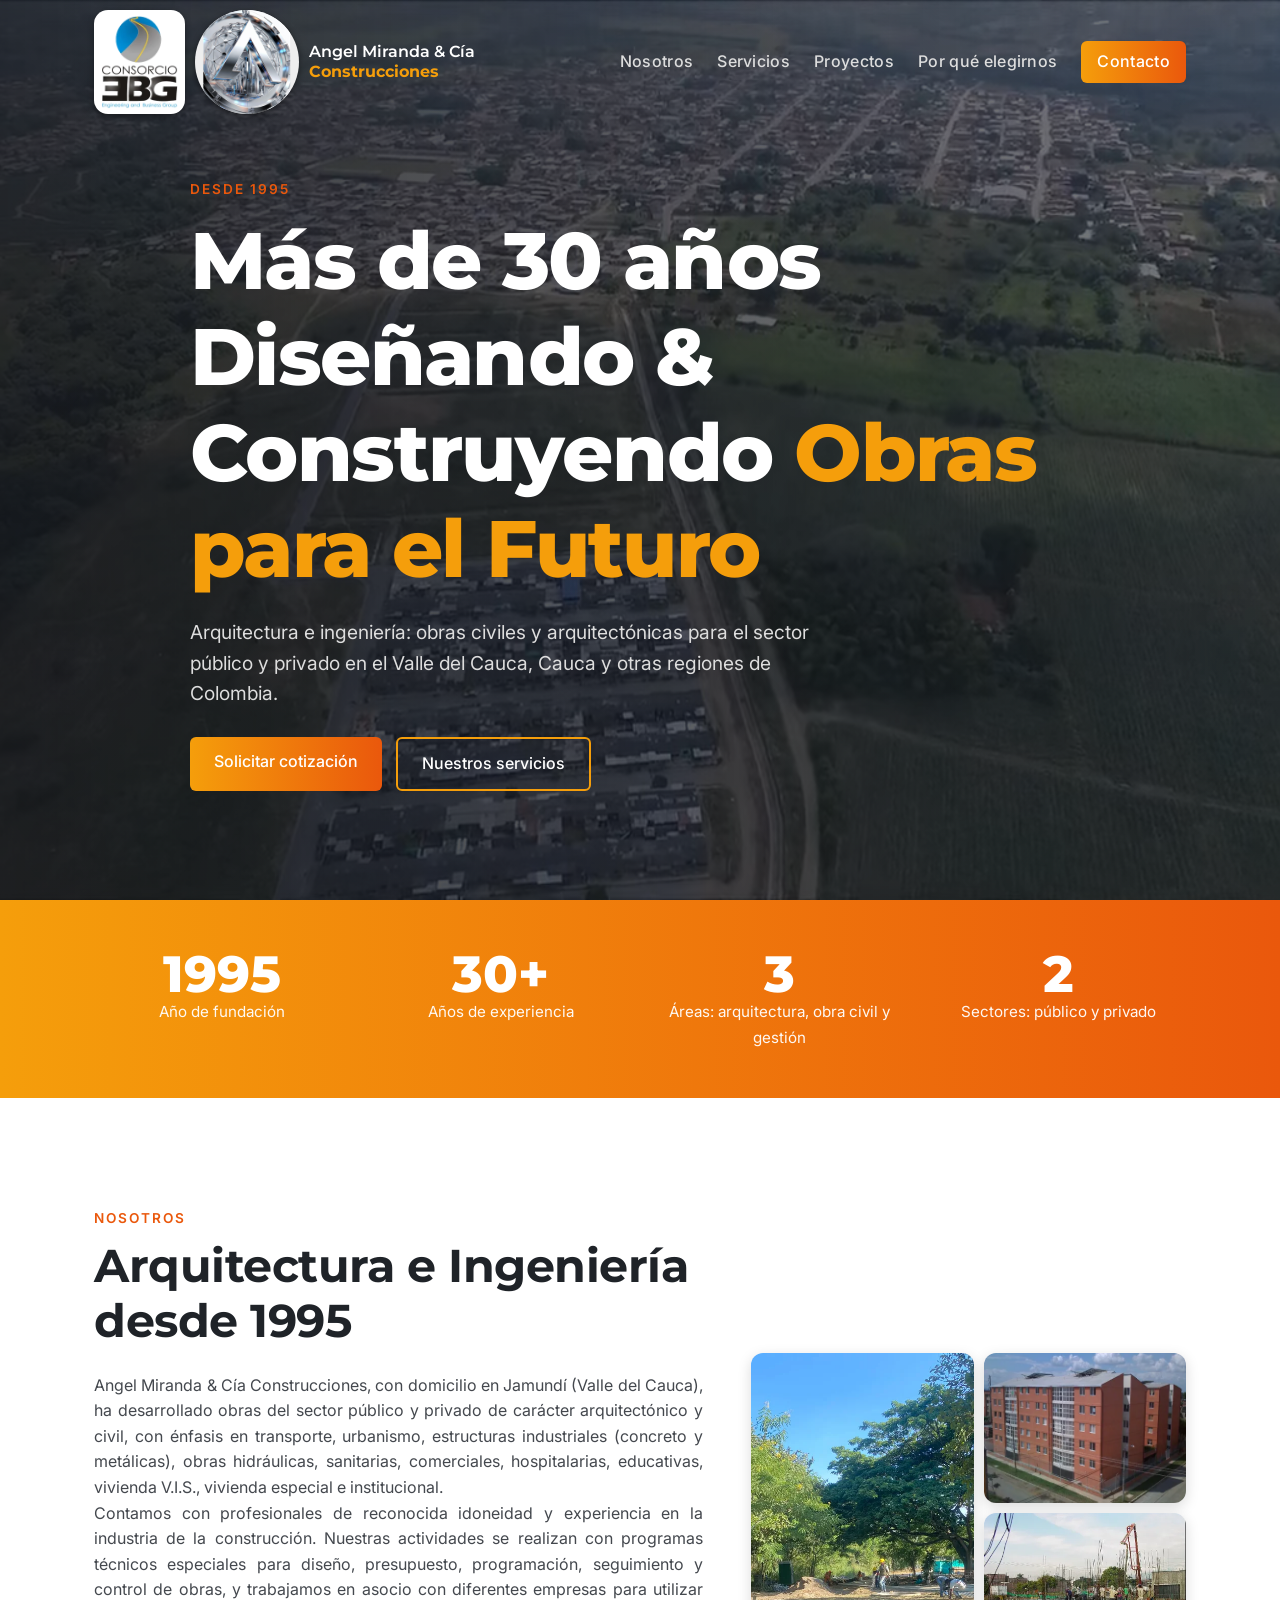
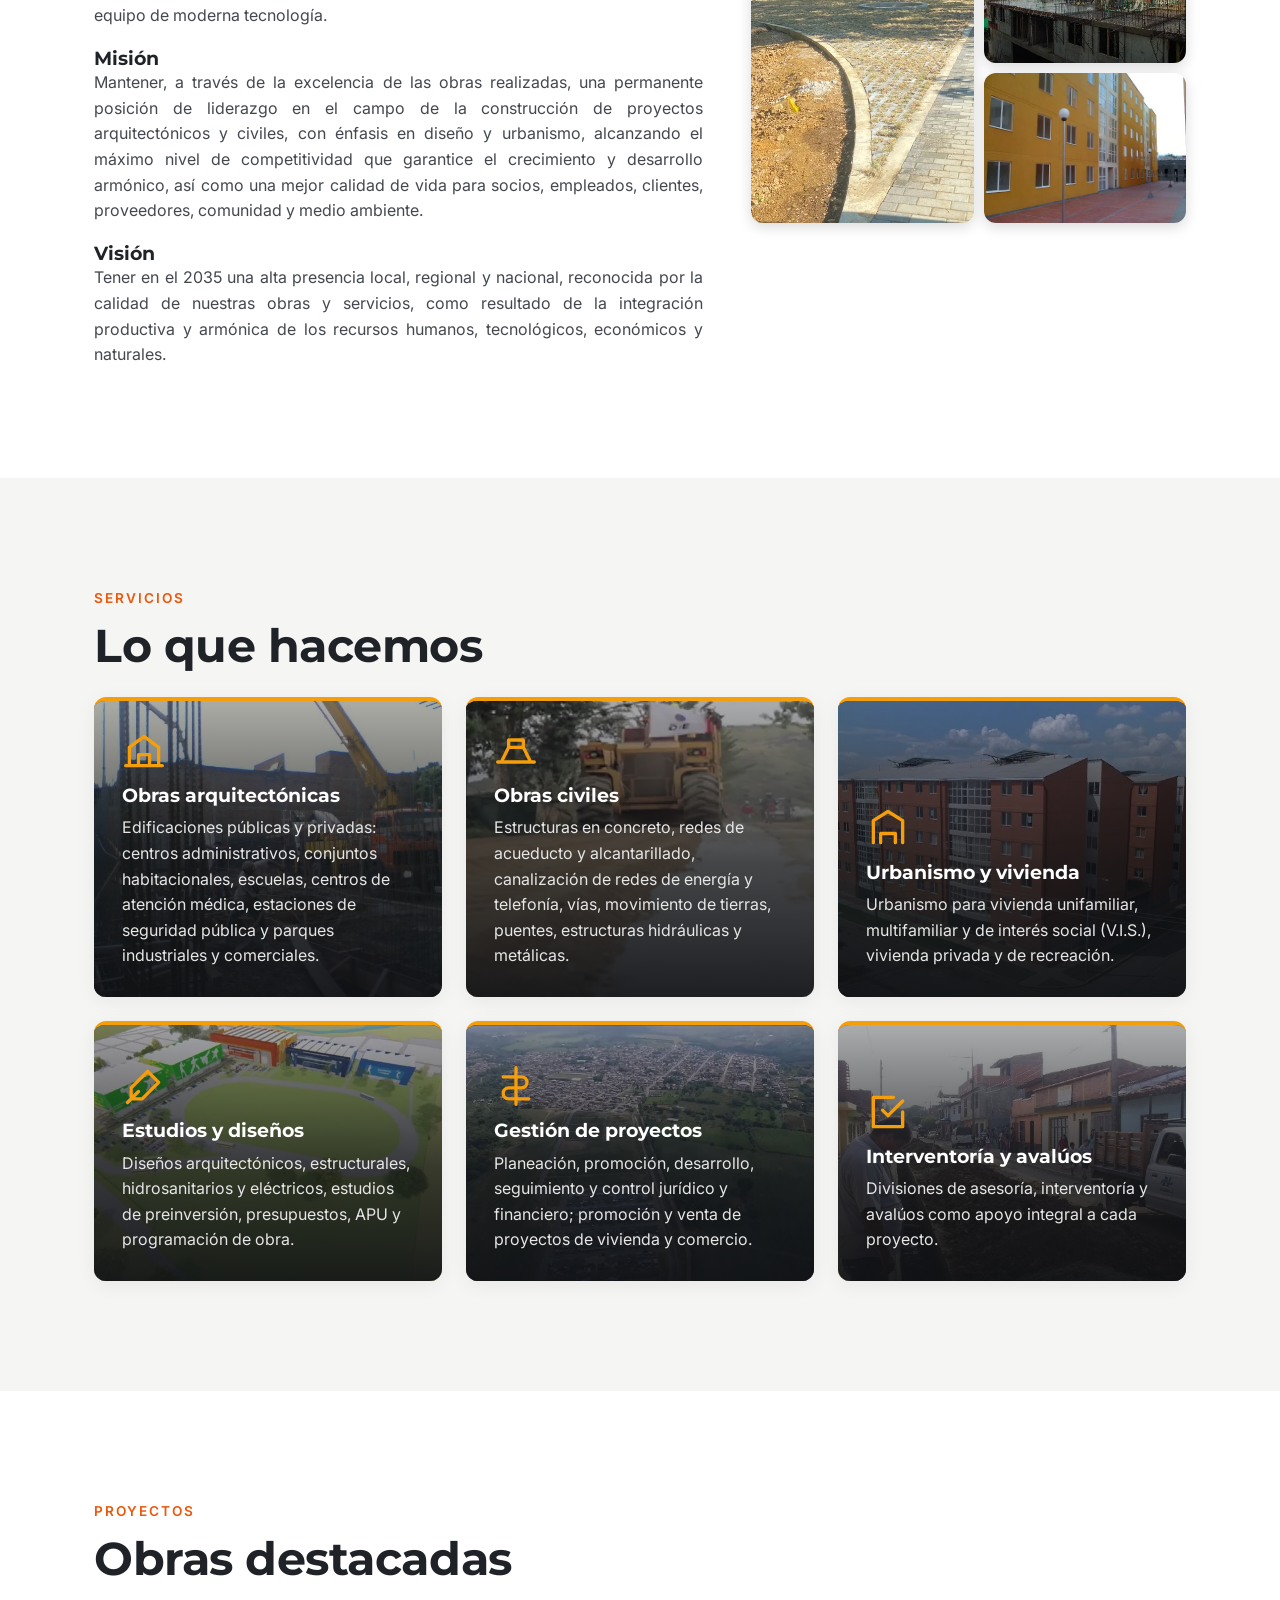
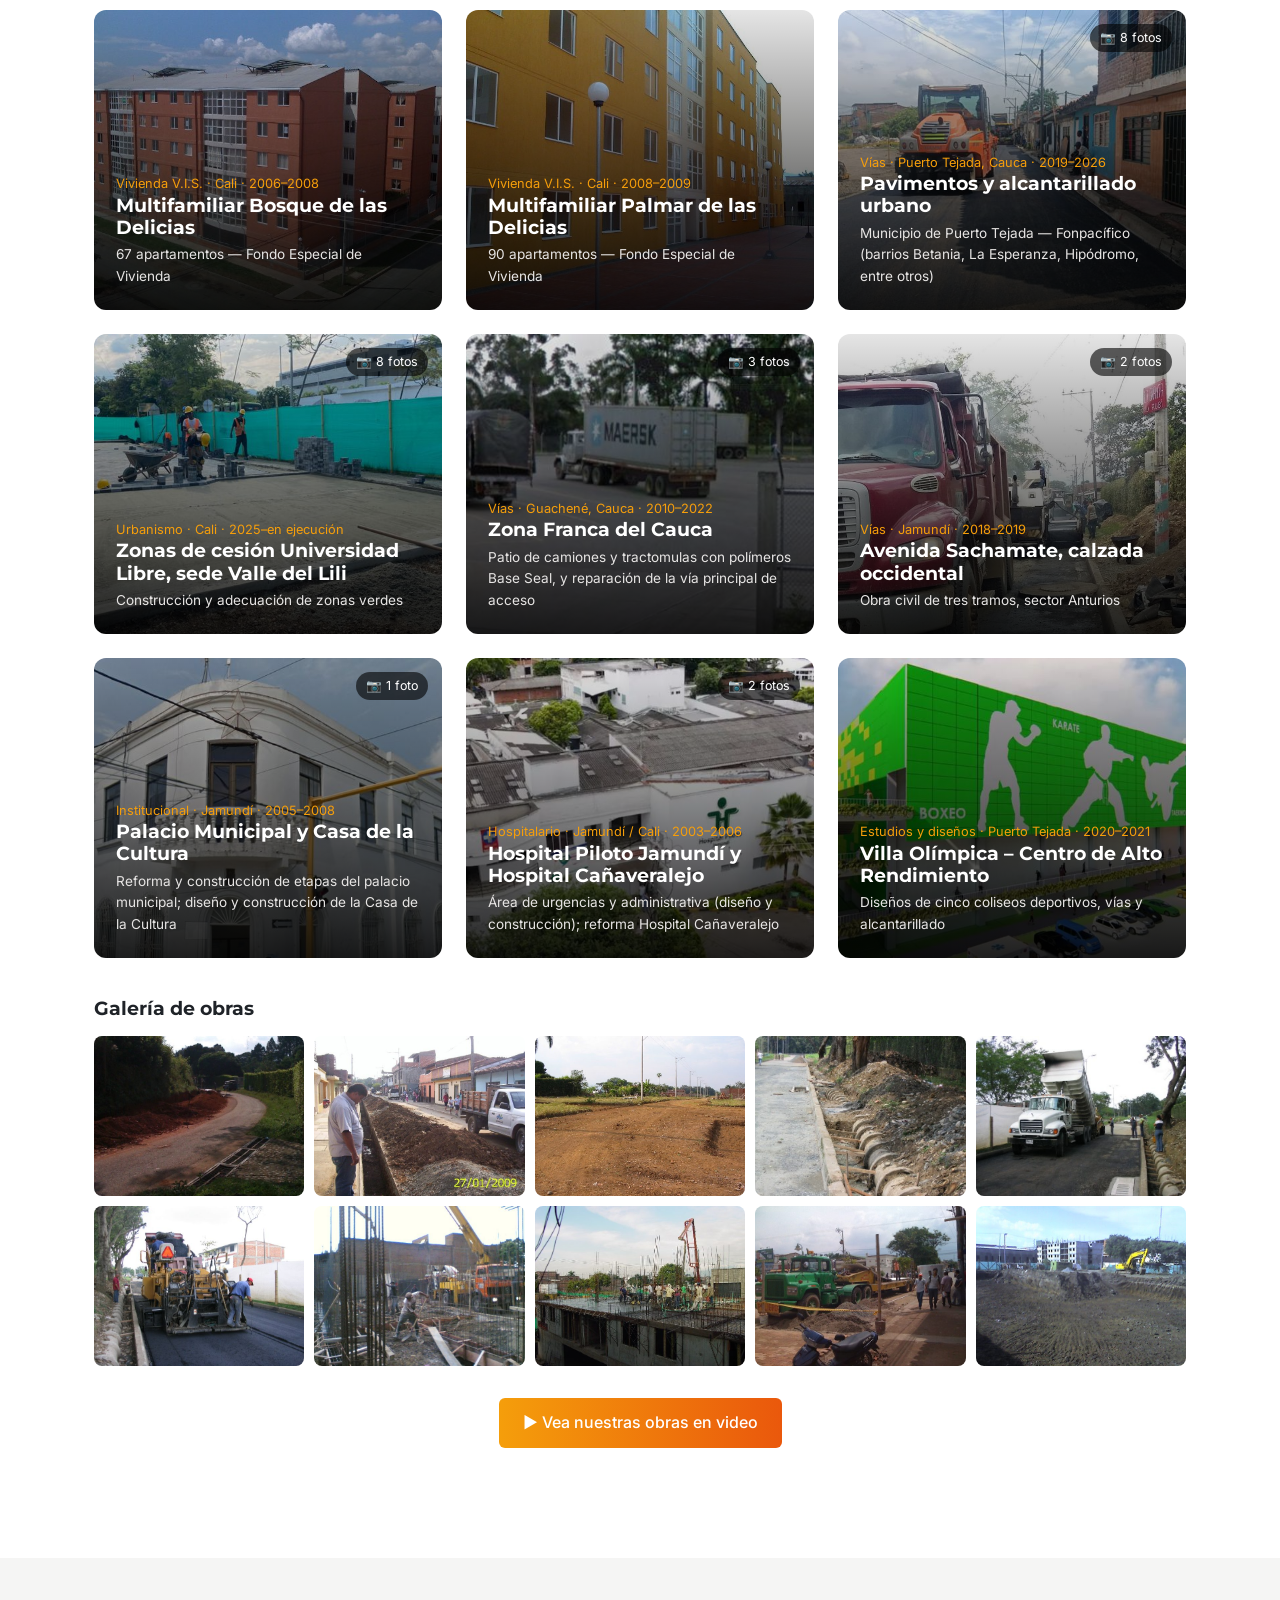
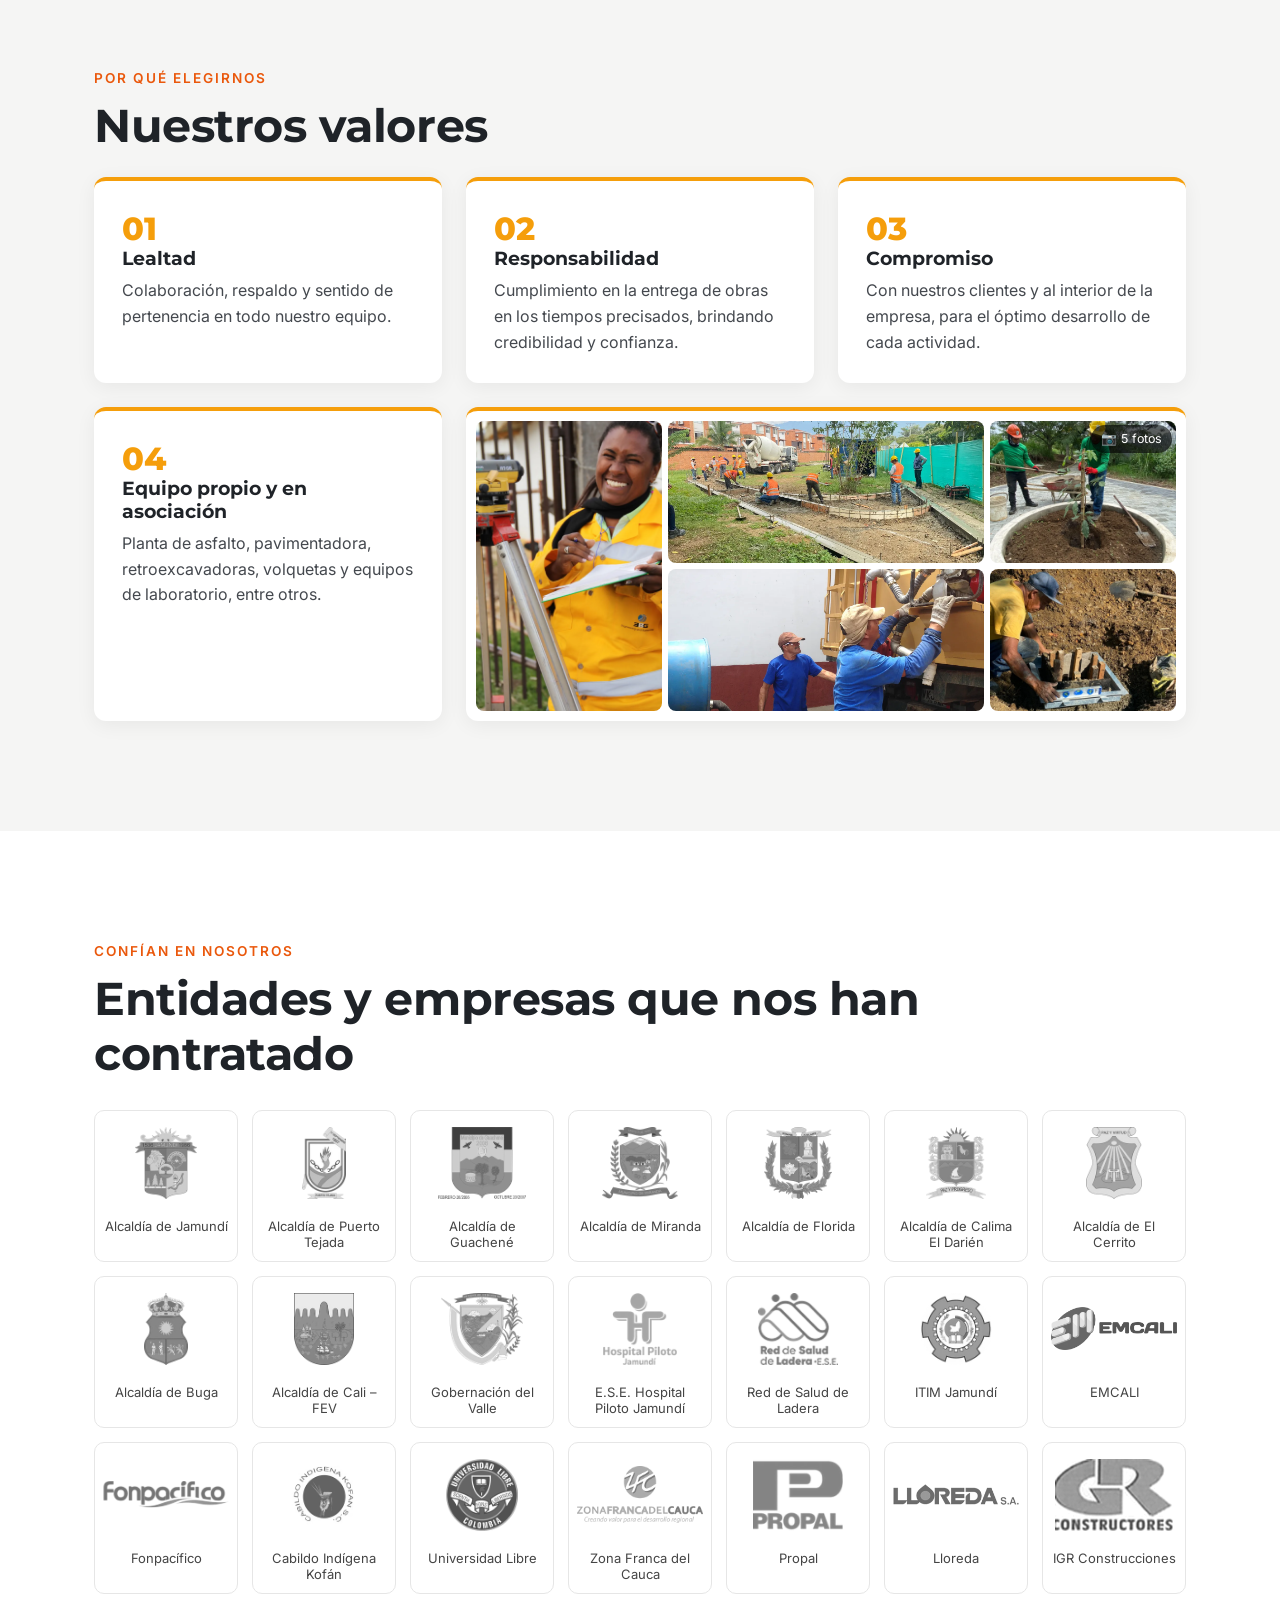
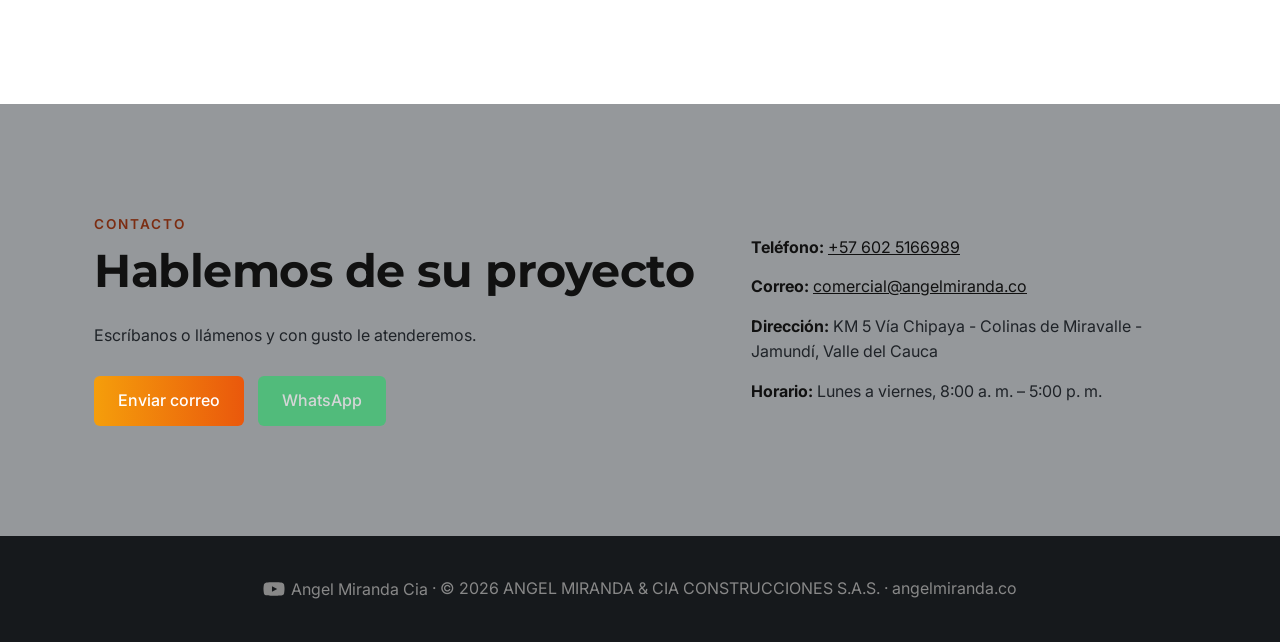
==== commit c9a5ce34: "Quitar NIT público y actualizar dirección (KM 5 Vía Chipaya)" ====
--- a/index.html
+++ b/index.html
@@ -11,7 +11,7 @@
 <meta property="og:locale" content="es_CO"><meta property="og:site_name" content="Angel Miranda &amp; Cía Construcciones">
 <meta property="og:image" content="https://angelmiranda.co/img/og-image.jpg"><meta property="og:image:width" content="1200"><meta property="og:image:height" content="630"><meta property="og:image:alt" content="Pavimentación de vía urbana ejecutada por Angel Miranda &amp; Cía">
 <meta name="twitter:card" content="summary_large_image"><meta name="twitter:title" content="Angel Miranda &amp; Cía Construcciones"><meta name="twitter:description" content="Angel Miranda &amp; Cía Construcciones S.A.S.: empresa constructora en Jamundí, Valle del Cauca. Obras civiles, pavimentación, alcantarillado, obras arquitectónicas e interventoría desde 1995."><meta name="twitter:image" content="https://angelmiranda.co/img/og-image.jpg">
-<script type="application/ld+json">{"@context": "https://schema.org", "@graph": [{"@type": "GeneralContractor", "@id": "https://angelmiranda.co/#org", "name": "Angel Miranda & Cía Construcciones", "legalName": "ANGEL MIRANDA & CIA CONSTRUCCIONES S.A.S.", "brand": {"@type": "Brand", "name": "Angel Miranda & Cía"}, "taxID": "901.494.833-6", "foundingDate": "1995", "url": "https://angelmiranda.co/", "logo": "https://angelmiranda.co/img/logo-256.png", "image": "https://angelmiranda.co/img/og-image.jpg", "telephone": "+57 602 5166989", "email": "comercial@angelmiranda.co", "address": {"@type": "PostalAddress", "streetAddress": "Colinas de Miravalle L-18", "addressLocality": "Jamundí", "addressRegion": "Valle del Cauca", "addressCountry": "CO"}, "openingHours": "Mo-Fr 08:00-17:00", "openingHoursSpecification": [{"@type": "OpeningHoursSpecification", "dayOfWeek": ["Monday", "Tuesday", "Wednesday", "Thursday", "Friday"], "opens": "08:00", "closes": "17:00"}], "areaServed": [{"@type": "AdministrativeArea", "name": "Valle del Cauca"}, {"@type": "AdministrativeArea", "name": "Cauca"}, {"@type": "Country", "name": "Colombia"}], "knowsAbout": ["Obras civiles", "Obras arquitectónicas", "Pavimentación", "Alcantarillado", "Urbanismo y vivienda", "Estudios y diseños", "Gestión de proyectos", "Interventoría", "Avalúos"], "hasOfferCatalog": {"@type": "OfferCatalog", "name": "Servicios", "itemListElement": [{"@type": "Offer", "itemOffered": {"@type": "Service", "name": "Obras arquitectónicas"}}, {"@type": "Offer", "itemOffered": {"@type": "Service", "name": "Obras civiles"}}, {"@type": "Offer", "itemOffered": {"@type": "Service", "name": "Pavimentación y alcantarillado"}}, {"@type": "Offer", "itemOffered": {"@type": "Service", "name": "Urbanismo y vivienda"}}, {"@type": "Offer", "itemOffered": {"@type": "Service", "name": "Estudios y diseños"}}, {"@type": "Offer", "itemOffered": {"@type": "Service", "name": "Gestión de proyectos"}}, {"@type": "Offer", "itemOffered": {"@type": "Service", "name": "Interventoría y avalúos"}}]}, "sameAs": ["https://www.youtube.com/@angelmirandabaseseal"]}, {"@type": "WebSite", "@id": "https://angelmiranda.co/#web", "url": "https://angelmiranda.co/", "name": "Angel Miranda & Cía Construcciones", "inLanguage": "es-CO", "publisher": {"@id": "https://angelmiranda.co/#org"}}]}</script>
+<script type="application/ld+json">{"@context": "https://schema.org", "@graph": [{"@type": "GeneralContractor", "@id": "https://angelmiranda.co/#org", "name": "Angel Miranda & Cía Construcciones", "legalName": "ANGEL MIRANDA & CIA CONSTRUCCIONES S.A.S.", "brand": {"@type": "Brand", "name": "Angel Miranda & Cía"}, "foundingDate": "1995", "url": "https://angelmiranda.co/", "logo": "https://angelmiranda.co/img/logo-256.png", "image": "https://angelmiranda.co/img/og-image.jpg", "telephone": "+57 602 5166989", "email": "comercial@angelmiranda.co", "address": {"@type": "PostalAddress", "streetAddress": "KM 5 Vía Chipaya - Colinas de Miravalle", "addressLocality": "Jamundí", "addressRegion": "Valle del Cauca", "addressCountry": "CO"}, "openingHours": "Mo-Fr 08:00-17:00", "openingHoursSpecification": [{"@type": "OpeningHoursSpecification", "dayOfWeek": ["Monday", "Tuesday", "Wednesday", "Thursday", "Friday"], "opens": "08:00", "closes": "17:00"}], "areaServed": [{"@type": "AdministrativeArea", "name": "Valle del Cauca"}, {"@type": "AdministrativeArea", "name": "Cauca"}, {"@type": "Country", "name": "Colombia"}], "knowsAbout": ["Obras civiles", "Obras arquitectónicas", "Pavimentación", "Alcantarillado", "Urbanismo y vivienda", "Estudios y diseños", "Gestión de proyectos", "Interventoría", "Avalúos"], "hasOfferCatalog": {"@type": "OfferCatalog", "name": "Servicios", "itemListElement": [{"@type": "Offer", "itemOffered": {"@type": "Service", "name": "Obras arquitectónicas"}}, {"@type": "Offer", "itemOffered": {"@type": "Service", "name": "Obras civiles"}}, {"@type": "Offer", "itemOffered": {"@type": "Service", "name": "Pavimentación y alcantarillado"}}, {"@type": "Offer", "itemOffered": {"@type": "Service", "name": "Urbanismo y vivienda"}}, {"@type": "Offer", "itemOffered": {"@type": "Service", "name": "Estudios y diseños"}}, {"@type": "Offer", "itemOffered": {"@type": "Service", "name": "Gestión de proyectos"}}, {"@type": "Offer", "itemOffered": {"@type": "Service", "name": "Interventoría y avalúos"}}]}, "sameAs": ["https://www.youtube.com/@angelmirandabaseseal"]}, {"@type": "WebSite", "@id": "https://angelmiranda.co/#web", "url": "https://angelmiranda.co/", "name": "Angel Miranda & Cía Construcciones", "inLanguage": "es-CO", "publisher": {"@id": "https://angelmiranda.co/#org"}}]}</script>
 <link rel="icon" href="favicon.svg" type="image/svg+xml">
 <link rel="preconnect" href="https://fonts.googleapis.com"><link href="https://fonts.googleapis.com/css2?family=Montserrat:wght@600;800&family=Inter:wght@400;500&display=swap" rel="stylesheet">
 <link rel="stylesheet" href="styles.css?v=18">
@@ -135,12 +135,12 @@
  <ul class="info">
   <li><b>Teléfono:</b> <a href="tel:+576025166989">+57 602 5166989</a></li>
   <li><b>Correo:</b> <a href="mailto:comercial@angelmiranda.co">comercial@angelmiranda.co</a></li>
-  <li><b>Dirección:</b> Colinas de Miravalle L-18, Jamundí, Valle del Cauca, Colombia</li>
+  <li><b>Dirección:</b> KM 5 Vía Chipaya - Colinas de Miravalle - Jamundí, Valle del Cauca</li>
   <li><b>Horario:</b> Lunes a viernes, 8:00 a. m. – 5:00 p. m.</li>
  </ul>
 </div></section>
 
-<footer><div class="wrap"><a class="yt" href="https://www.youtube.com/@angelmirandabaseseal/videos" target="_blank" rel="noopener" aria-label="YouTube: Angel Miranda Cia"><svg viewBox="0 0 24 24" width="22" height="22"><path fill="currentColor" d="M23 7.2a3 3 0 00-2.1-2.1C19 4.6 12 4.6 12 4.6s-7 0-8.9.5A3 3 0 001 7.2 31 31 0 00.5 12a31 31 0 00.5 4.8 3 3 0 002.1 2.1c1.9.5 8.9.5 8.9.5s7 0 8.9-.5a3 3 0 002.1-2.1 31 31 0 00.5-4.8 31 31 0 00-.5-4.8zM9.8 15.1V8.9l5.7 3.1z"/></svg> Angel Miranda Cia</a> · © <span id="y">2026</span> ANGEL MIRANDA &amp; CIA CONSTRUCCIONES S.A.S. · NIT 901.494.833-6 · angelmiranda.co</div></footer>
+<footer><div class="wrap"><a class="yt" href="https://www.youtube.com/@angelmirandabaseseal/videos" target="_blank" rel="noopener" aria-label="YouTube: Angel Miranda Cia"><svg viewBox="0 0 24 24" width="22" height="22"><path fill="currentColor" d="M23 7.2a3 3 0 00-2.1-2.1C19 4.6 12 4.6 12 4.6s-7 0-8.9.5A3 3 0 001 7.2 31 31 0 00.5 12a31 31 0 00.5 4.8 3 3 0 002.1 2.1c1.9.5 8.9.5 8.9.5s7 0 8.9-.5a3 3 0 002.1-2.1 31 31 0 00.5-4.8 31 31 0 00-.5-4.8zM9.8 15.1V8.9l5.7 3.1z"/></svg> Angel Miranda Cia</a> · © <span id="y">2026</span> ANGEL MIRANDA &amp; CIA CONSTRUCCIONES S.A.S. · angelmiranda.co</div></footer>
 <script>document.getElementById('y').textContent=new Date().getFullYear();document.querySelectorAll('.menu a').forEach(a=>a.onclick=()=>document.querySelector('.menu').classList.remove('open'));</script>
 <script>(function(){var h=document.querySelector('.hero'),sl=[].slice.call(h.querySelectorAll('.slide')),d=h.querySelector('.dots'),i=0,t,rm=matchMedia('(prefers-reduced-motion: reduce)').matches;
 sl.forEach(function(_,k){var b=document.createElement('button');b.setAttribute('aria-label','Ir a foto '+(k+1));b.onclick=function(){go(k);rs()};d.appendChild(b)});
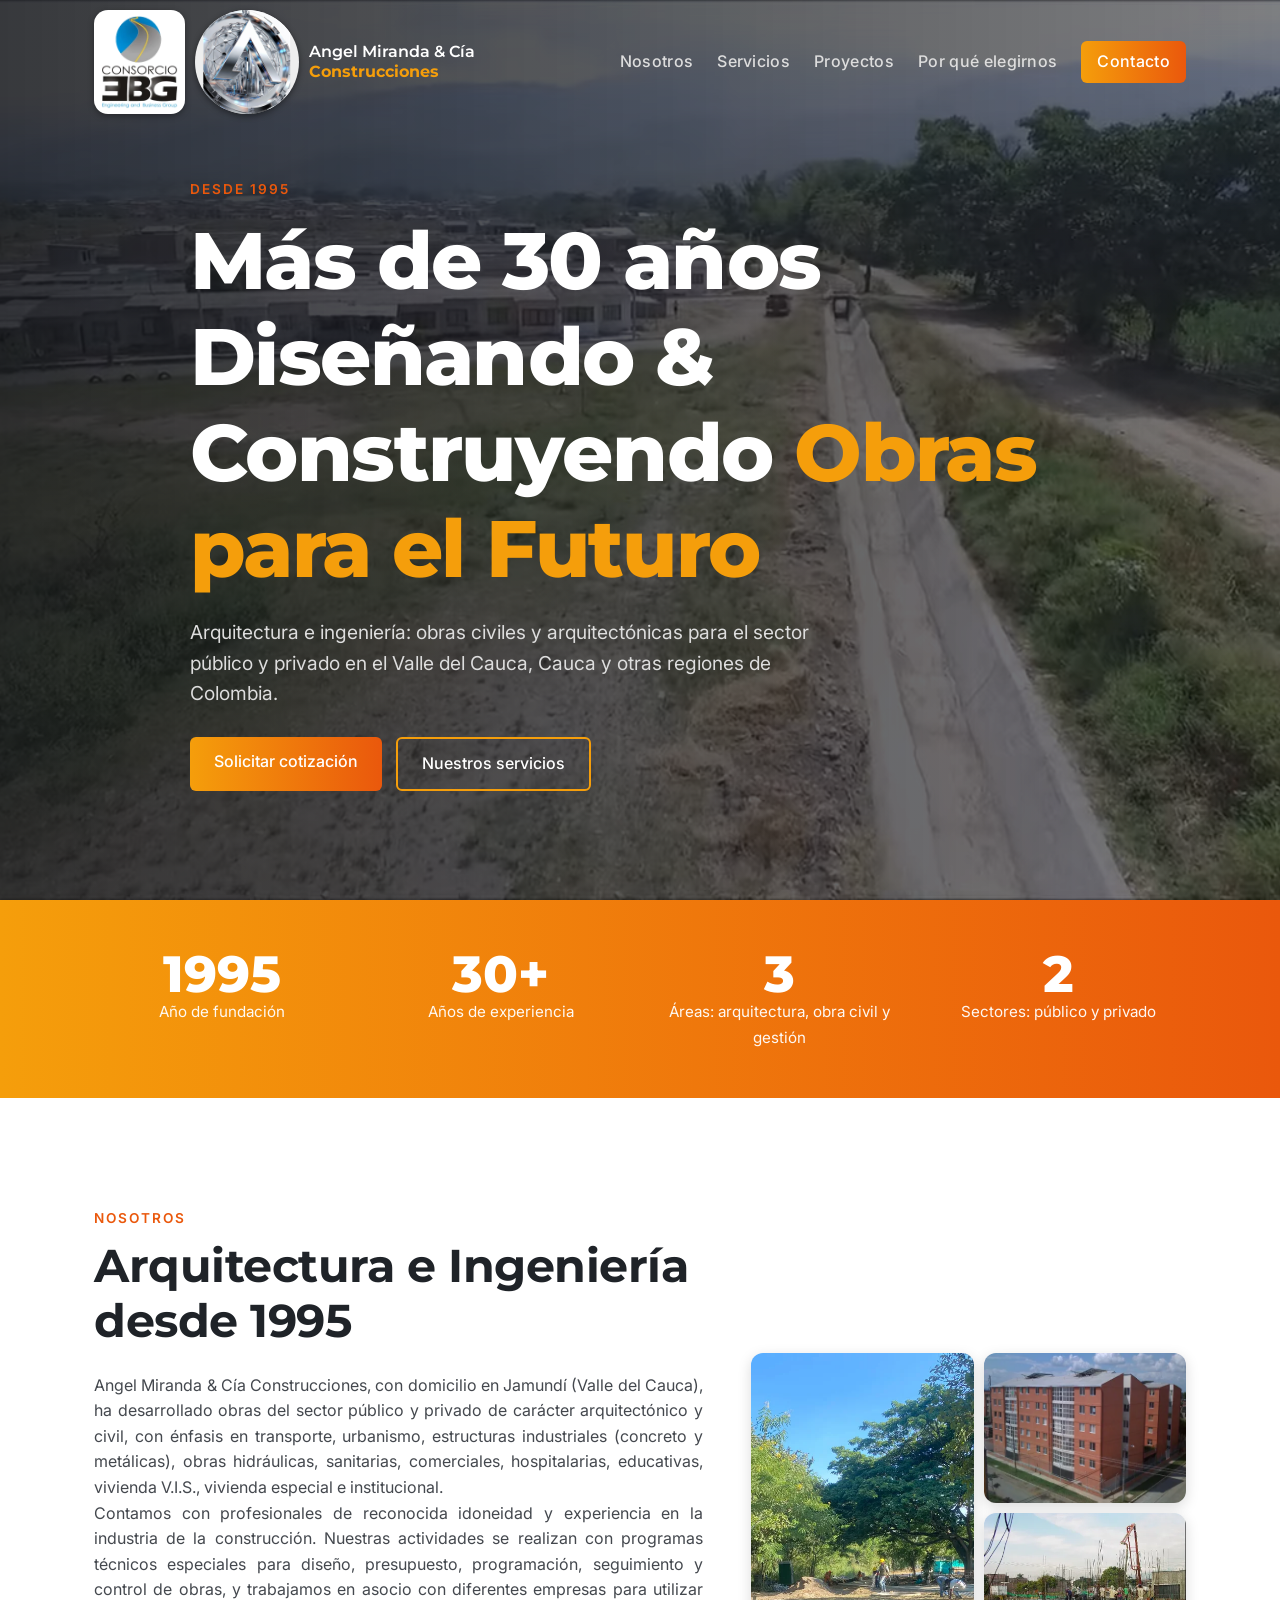
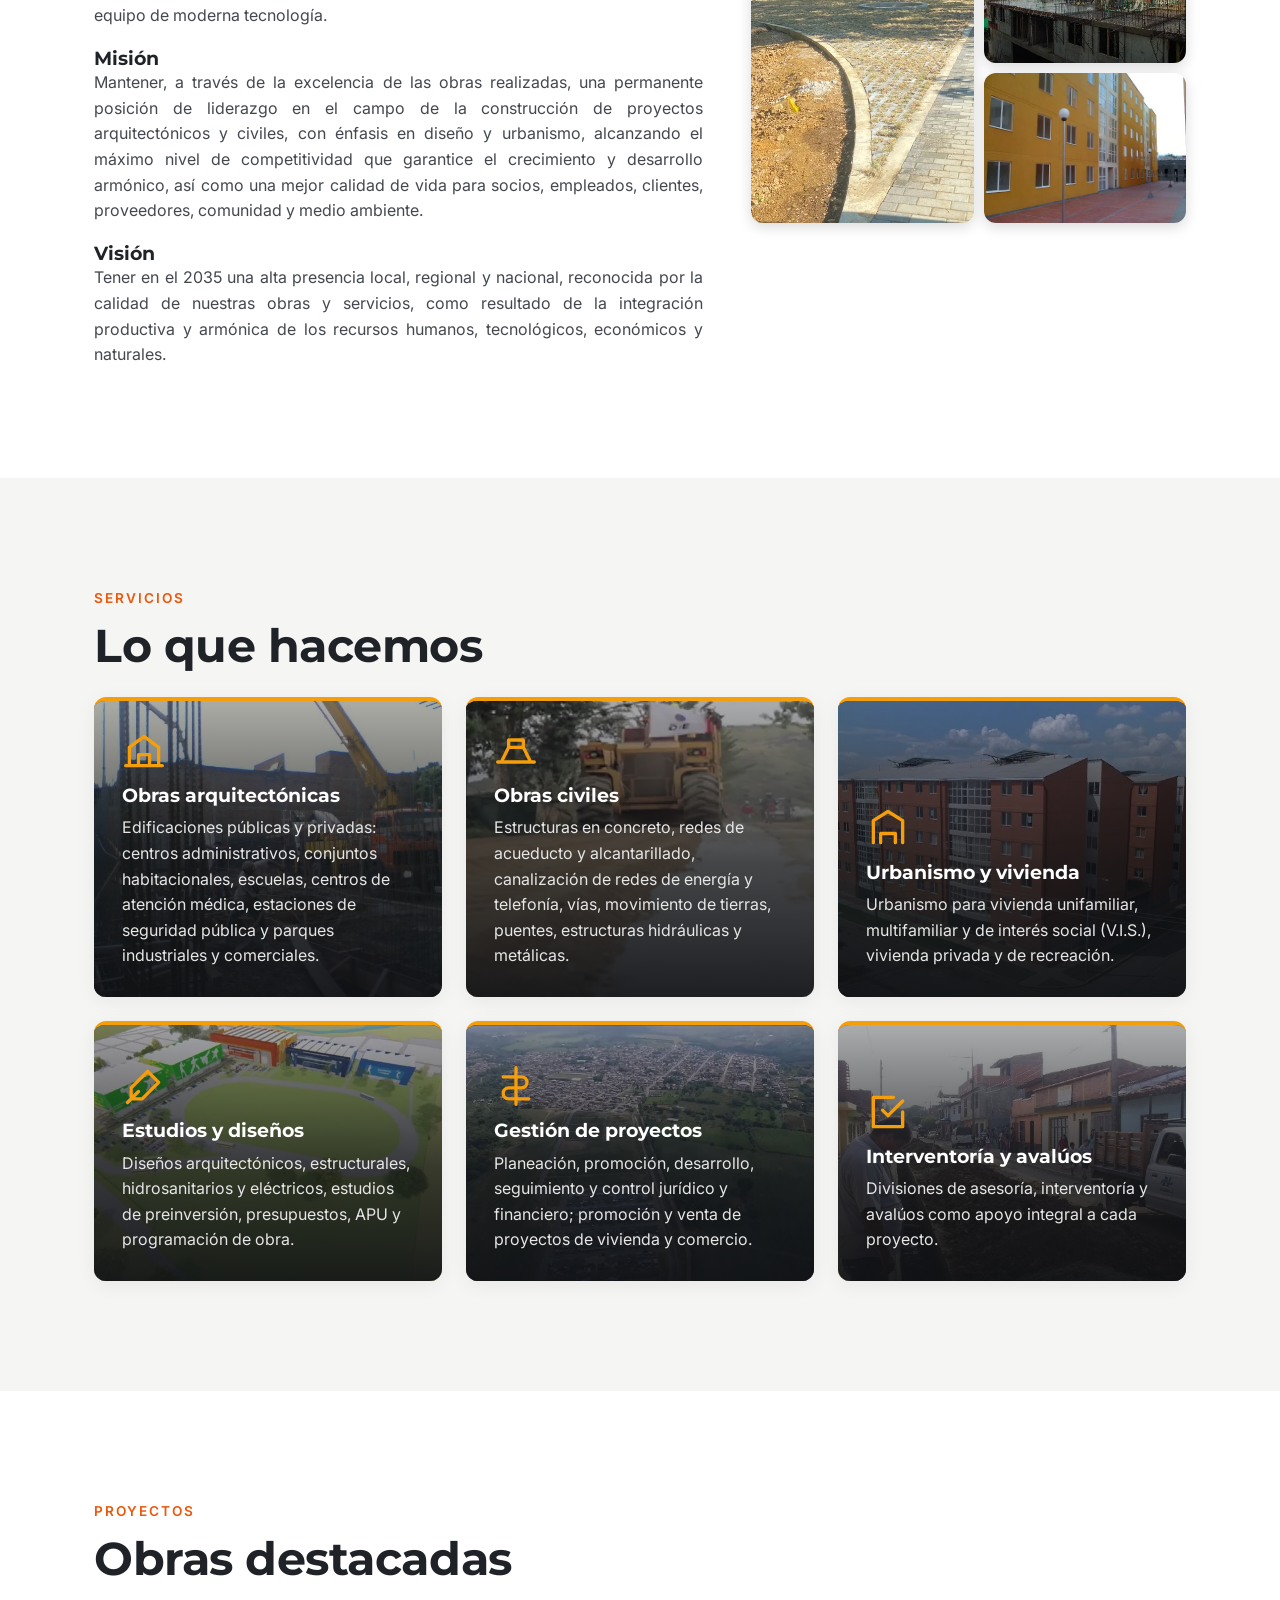
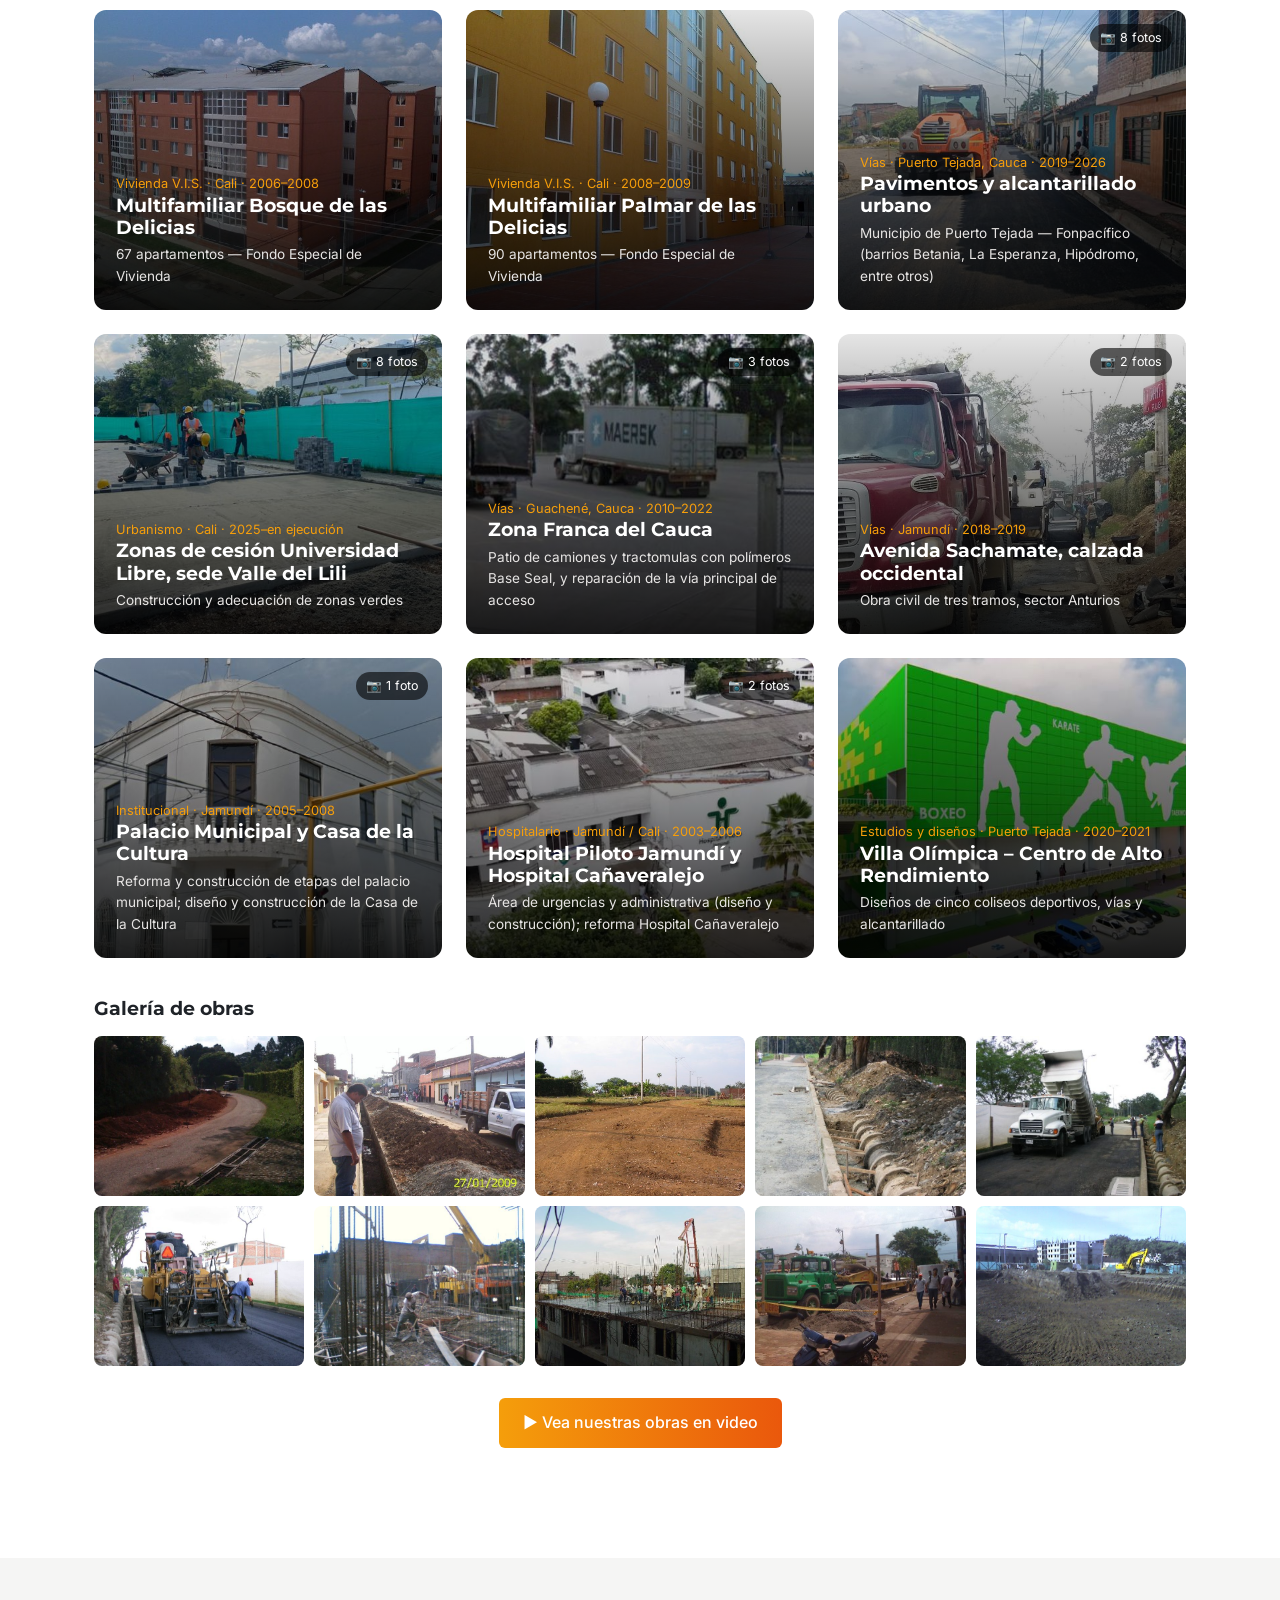
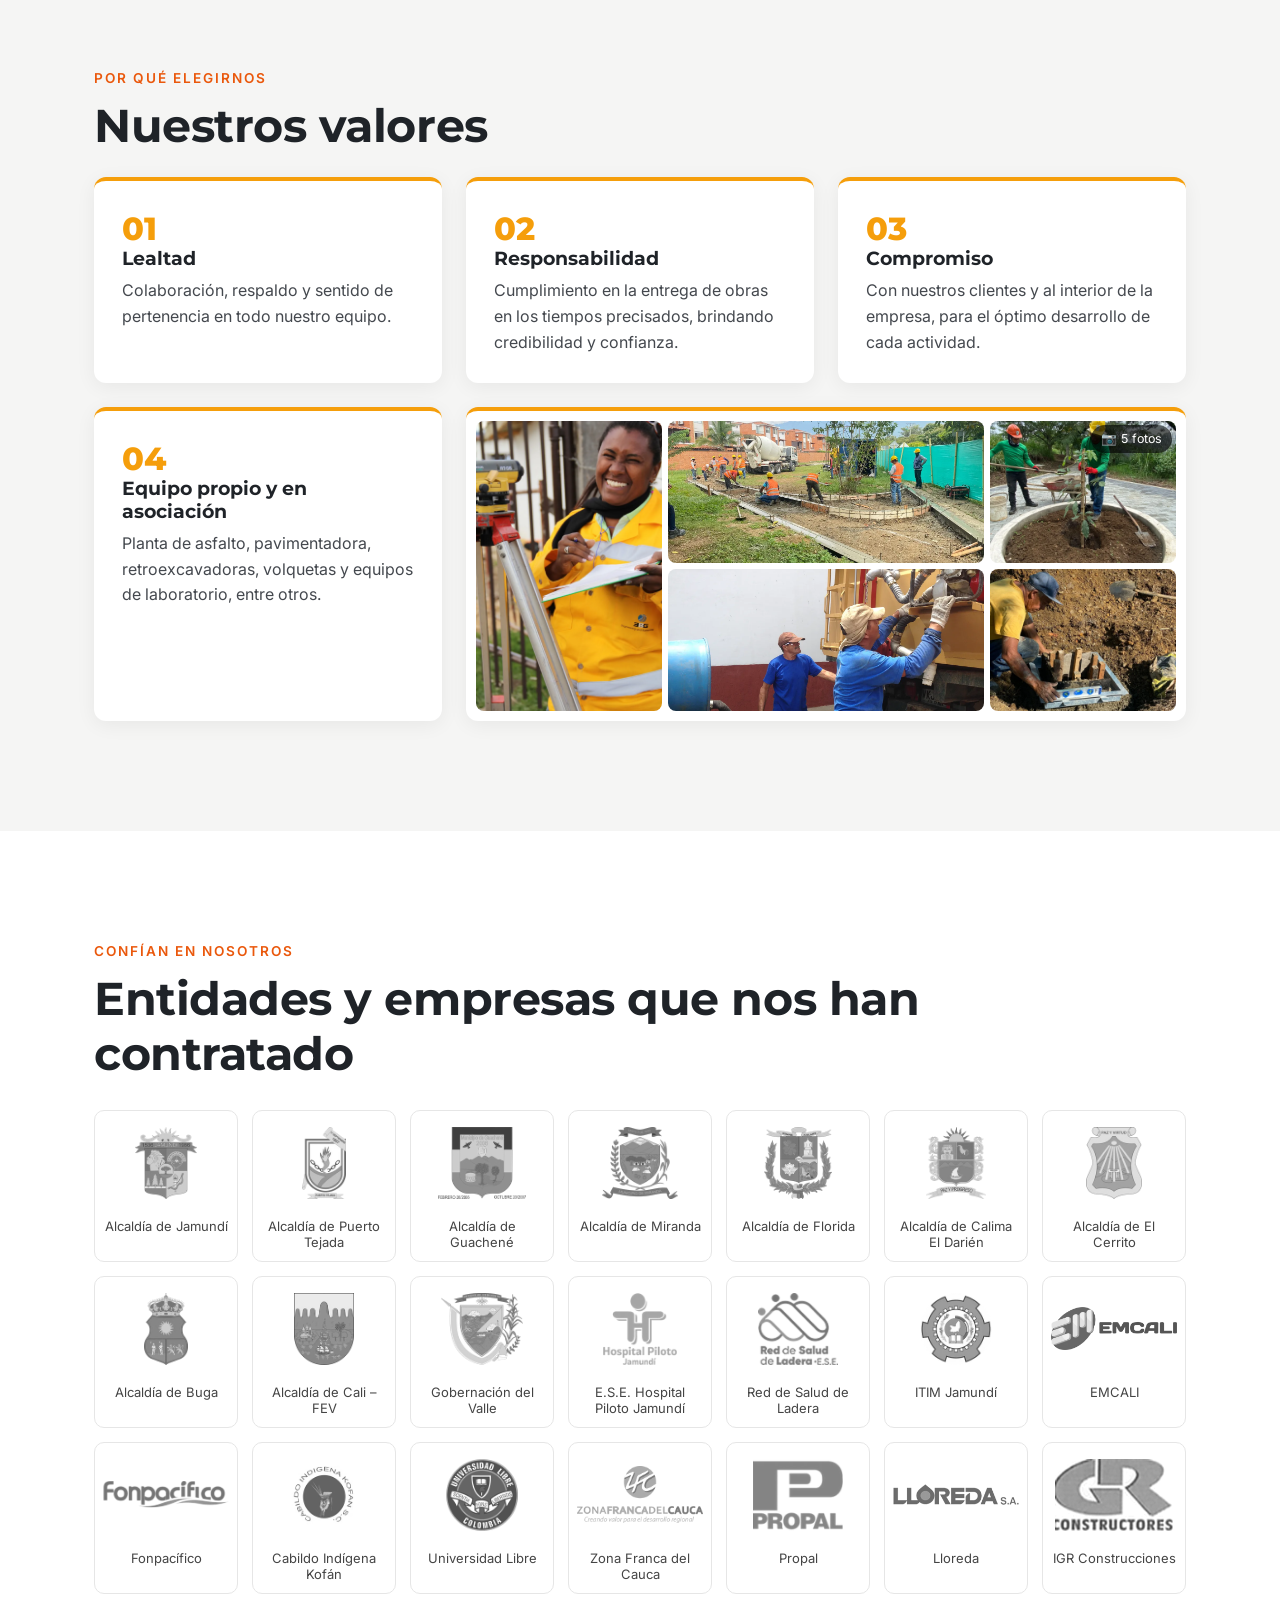
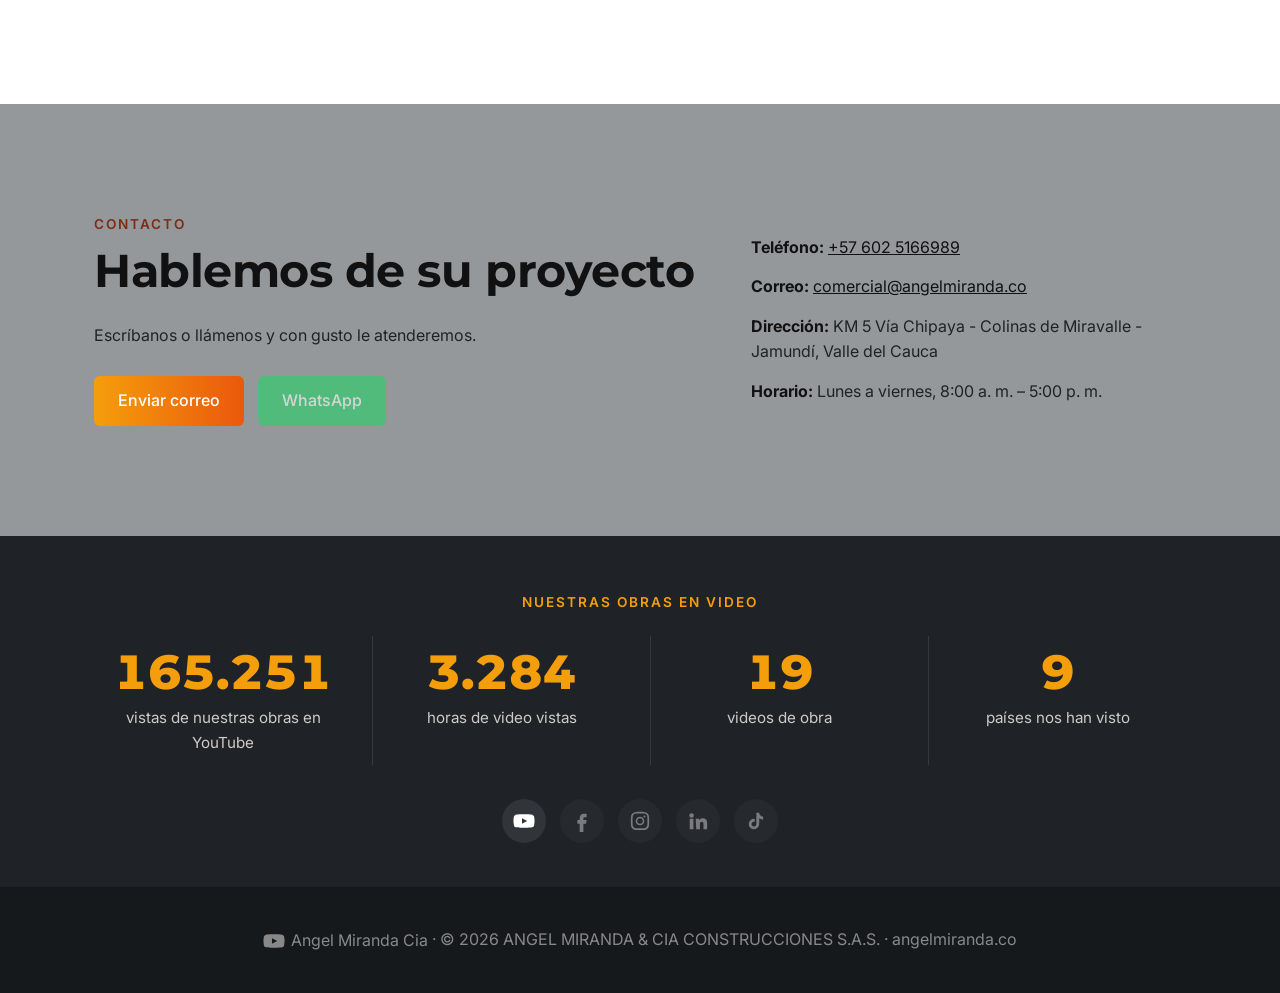
==== commit ec8acfa0: "Franja contador YouTube + iconos redes (v19)" ====
--- a/index.html
+++ b/index.html
@@ -14,7 +14,7 @@
 <script type="application/ld+json">{"@context": "https://schema.org", "@graph": [{"@type": "GeneralContractor", "@id": "https://angelmiranda.co/#org", "name": "Angel Miranda & Cía Construcciones", "legalName": "ANGEL MIRANDA & CIA CONSTRUCCIONES S.A.S.", "brand": {"@type": "Brand", "name": "Angel Miranda & Cía"}, "foundingDate": "1995", "url": "https://angelmiranda.co/", "logo": "https://angelmiranda.co/img/logo-256.png", "image": "https://angelmiranda.co/img/og-image.jpg", "telephone": "+57 602 5166989", "email": "comercial@angelmiranda.co", "address": {"@type": "PostalAddress", "streetAddress": "KM 5 Vía Chipaya - Colinas de Miravalle", "addressLocality": "Jamundí", "addressRegion": "Valle del Cauca", "addressCountry": "CO"}, "openingHours": "Mo-Fr 08:00-17:00", "openingHoursSpecification": [{"@type": "OpeningHoursSpecification", "dayOfWeek": ["Monday", "Tuesday", "Wednesday", "Thursday", "Friday"], "opens": "08:00", "closes": "17:00"}], "areaServed": [{"@type": "AdministrativeArea", "name": "Valle del Cauca"}, {"@type": "AdministrativeArea", "name": "Cauca"}, {"@type": "Country", "name": "Colombia"}], "knowsAbout": ["Obras civiles", "Obras arquitectónicas", "Pavimentación", "Alcantarillado", "Urbanismo y vivienda", "Estudios y diseños", "Gestión de proyectos", "Interventoría", "Avalúos"], "hasOfferCatalog": {"@type": "OfferCatalog", "name": "Servicios", "itemListElement": [{"@type": "Offer", "itemOffered": {"@type": "Service", "name": "Obras arquitectónicas"}}, {"@type": "Offer", "itemOffered": {"@type": "Service", "name": "Obras civiles"}}, {"@type": "Offer", "itemOffered": {"@type": "Service", "name": "Pavimentación y alcantarillado"}}, {"@type": "Offer", "itemOffered": {"@type": "Service", "name": "Urbanismo y vivienda"}}, {"@type": "Offer", "itemOffered": {"@type": "Service", "name": "Estudios y diseños"}}, {"@type": "Offer", "itemOffered": {"@type": "Service", "name": "Gestión de proyectos"}}, {"@type": "Offer", "itemOffered": {"@type": "Service", "name": "Interventoría y avalúos"}}]}, "sameAs": ["https://www.youtube.com/@angelmirandabaseseal"]}, {"@type": "WebSite", "@id": "https://angelmiranda.co/#web", "url": "https://angelmiranda.co/", "name": "Angel Miranda & Cía Construcciones", "inLanguage": "es-CO", "publisher": {"@id": "https://angelmiranda.co/#org"}}]}</script>
 <link rel="icon" href="favicon.svg" type="image/svg+xml">
 <link rel="preconnect" href="https://fonts.googleapis.com"><link href="https://fonts.googleapis.com/css2?family=Montserrat:wght@600;800&family=Inter:wght@400;500&display=swap" rel="stylesheet">
-<link rel="stylesheet" href="styles.css?v=18">
+<link rel="stylesheet" href="styles.css?v=19">
 </head>
 <body>
 <header class="nav"><div class="wrap nav-in">
@@ -140,7 +140,24 @@
  </ul>
 </div></section>
 
+<section class="yt-band" aria-label="Nuestras obras en YouTube"><div class="wrap">
+ <p class="tag">Nuestras obras en video</p>
+ <ul class="yt-stats">
+  <li><b class="stat-n" data-key="vistas">0</b><span>vistas de nuestras obras en YouTube</span></li>
+  <li><b class="stat-n" data-key="horas">0</b><span>horas de video vistas</span></li>
+  <li><b class="stat-n" data-key="videos">0</b><span>videos de obra</span></li>
+  <li><b class="stat-n" data-key="paises">0</b><span>países nos han visto</span></li>
+ </ul>
+ <div class="socials"><a class="soc" href="https://www.youtube.com/@angelmirandabaseseal" target="_blank" rel="noopener" aria-label="YouTube: Angel Miranda Cia" title="YouTube"><svg viewBox="0 0 24 24" width="22" height="22" aria-hidden="true"><path fill="currentColor" d="M23 7.2a3 3 0 00-2.1-2.1C19 4.6 12 4.6 12 4.6s-7 0-8.9.5A3 3 0 001 7.2 31 31 0 00.5 12a31 31 0 00.5 4.8 3 3 0 002.1 2.1c1.9.5 8.9.5 8.9.5s7 0 8.9-.5a3 3 0 002.1-2.1 31 31 0 00.5-4.8 31 31 0 00-.5-4.8zM9.8 15.1V8.9l5.7 3.1z"/></svg></a><span class="soc is-off" role="link" aria-disabled="true" title="Próximamente" aria-label="Facebook (próximamente)"><svg viewBox="0 0 24 24" width="22" height="22" aria-hidden="true"><path fill="currentColor" d="M14 8h3V4h-3c-2.8 0-4.5 1.8-4.5 4.6V11H7v4h2.5v9h4v-9h3l.5-4h-3.5V9c0-.6.4-1 1-1z"/></svg></span><span class="soc is-off" role="link" aria-disabled="true" title="Próximamente" aria-label="Instagram (próximamente)"><svg viewBox="0 0 24 24" width="22" height="22" aria-hidden="true"><path fill="currentColor" d="M12 7.3A4.7 4.7 0 1012 16.7 4.7 4.7 0 0012 7.3zm0 7.7a3 3 0 110-6 3 3 0 010 6zm4.9-8.9a1.1 1.1 0 100 2.2 1.1 1.1 0 000-2.2zM12 2c-2.7 0-3 0-4.1.1C4.3 2.2 2.2 4.3 2.1 7.9 2 9 2 9.3 2 12s0 3 .1 4.1c.1 3.6 2.2 5.7 5.8 5.8 1.1.1 1.4.1 4.1.1s3 0 4.1-.1c3.6-.1 5.7-2.2 5.8-5.8.1-1.1.1-1.4.1-4.1s0-3-.1-4.1c-.1-3.6-2.2-5.7-5.8-5.8C15 2 14.7 2 12 2zm0 1.8c2.7 0 3 0 4 .1 2.6.1 3.9 1.4 4 4 .1 1 .1 1.3.1 4s0 3-.1 4c-.1 2.6-1.4 3.9-4 4-1 .1-1.3.1-4 .1s-3 0-4-.1c-2.6-.1-3.9-1.4-4-4-.1-1-.1-1.3-.1-4s0-3 .1-4c.1-2.6 1.4-3.9 4-4 1-.1 1.3-.1 4-.1z"/></svg></span><span class="soc is-off" role="link" aria-disabled="true" title="Próximamente" aria-label="LinkedIn (próximamente)"><svg viewBox="0 0 24 24" width="22" height="22" aria-hidden="true"><path fill="currentColor" d="M4.98 3.5a2.5 2.5 0 110 5 2.5 2.5 0 010-5zM3 9.5h4V21H3zM9.5 9.5h3.8v1.6h.1c.5-1 1.8-2 3.8-2 4 0 4.8 2.6 4.8 6V21h-4v-5.2c0-1.3 0-2.9-1.8-2.9s-2.1 1.4-2.1 2.8V21h-4z"/></svg></span><span class="soc is-off" role="link" aria-disabled="true" title="Próximamente" aria-label="TikTok (próximamente)"><svg viewBox="0 0 24 24" width="22" height="22" aria-hidden="true"><path fill="currentColor" d="M16.6 5.8A4.3 4.3 0 0115.5 3h-3.1v12.4a2.6 2.6 0 11-1.8-2.5V9.7a5.7 5.7 0 104.9 5.7V9a7.3 7.3 0 004.3 1.4V7.3a4.3 4.3 0 01-3.2-1.5z"/></svg></span></div>
+</div></section>
 <footer><div class="wrap"><a class="yt" href="https://www.youtube.com/@angelmirandabaseseal/videos" target="_blank" rel="noopener" aria-label="YouTube: Angel Miranda Cia"><svg viewBox="0 0 24 24" width="22" height="22"><path fill="currentColor" d="M23 7.2a3 3 0 00-2.1-2.1C19 4.6 12 4.6 12 4.6s-7 0-8.9.5A3 3 0 001 7.2 31 31 0 00.5 12a31 31 0 00.5 4.8 3 3 0 002.1 2.1c1.9.5 8.9.5 8.9.5s7 0 8.9-.5a3 3 0 002.1-2.1 31 31 0 00.5-4.8 31 31 0 00-.5-4.8zM9.8 15.1V8.9l5.7 3.1z"/></svg> Angel Miranda Cia</a> · © <span id="y">2026</span> ANGEL MIRANDA &amp; CIA CONSTRUCCIONES S.A.S. · angelmiranda.co</div></footer>
+<script>/* Contador YouTube: actualizar estas cifras cada mes (canal Angel Miranda Cia, datos al 22-oct-2026) */
+var STATS={vistas:{n:181155,show:'+181.000'},horas:{n:3600,show:'+3.600'},videos:{n:21,show:'21'},paises:{n:10,show:'+10'}};
+(function(){var els=[].slice.call(document.querySelectorAll('.stat-n')),rm=matchMedia('(prefers-reduced-motion: reduce)').matches,f=new Intl.NumberFormat('es-CO');
+function fin(e){e.textContent=STATS[e.dataset.key].show}
+function run(e){var d=STATS[e.dataset.key],t0=null,D=1800;function st(t){t0=t0||t;var p=Math.min((t-t0)/D,1),v=Math.round(d.n*(1-Math.pow(1-p,3)));e.textContent=f.format(v);p<1?requestAnimationFrame(st):fin(e)}requestAnimationFrame(st)}
+if(rm||!('IntersectionObserver' in window)){els.forEach(fin);return}
+var io=new IntersectionObserver(function(en){en.forEach(function(x){if(x.isIntersecting){run(x.target);io.unobserve(x.target)}})},{threshold:.4});els.forEach(function(e){io.observe(e)})})();</script>
 <script>document.getElementById('y').textContent=new Date().getFullYear();document.querySelectorAll('.menu a').forEach(a=>a.onclick=()=>document.querySelector('.menu').classList.remove('open'));</script>
 <script>(function(){var h=document.querySelector('.hero'),sl=[].slice.call(h.querySelectorAll('.slide')),d=h.querySelector('.dots'),i=0,t,rm=matchMedia('(prefers-reduced-motion: reduce)').matches;
 sl.forEach(function(_,k){var b=document.createElement('button');b.setAttribute('aria-label','Ir a foto '+(k+1));b.onclick=function(){go(k);rs()};d.appendChild(b)});
--- a/styles.css
+++ b/styles.css
@@ -122,3 +122,17 @@
 @media(max-width:900px){.grid.vals{grid-template-columns:1fr}.val-collage{grid-column:auto}.vc-grid{height:auto;grid-template-columns:1fr 1fr;grid-template-rows:230px 170px 170px;grid-template-areas:"a b" "c c" "d e"}.vc-a img{object-position:40% 20%}}
 @media(prefers-reduced-motion:reduce){.vc-grid img{transition:none}}
 @media(hover:none){.cli img{filter:none;opacity:1}}
+
+/* Banda contador YouTube */
+.yt-band{background:var(--d);color:#e7e5e4;padding:56px 0 44px;text-align:center}
+.yt-band .tag{color:var(--a);margin:0 0 22px}
+.yt-stats{list-style:none;margin:0;padding:0;display:grid;grid-template-columns:repeat(4,1fr);gap:20px}
+.yt-stats li{text-align:center;padding:10px 8px;border-left:1px solid rgba(255,255,255,.1)}
+.yt-stats li:first-child{border-left:0}
+.stat-n{display:block;font-family:Montserrat,sans-serif;font-weight:800;font-size:clamp(2rem,4vw,3rem);color:var(--a);line-height:1.1;font-variant-numeric:tabular-nums;text-align:center}
+.yt-stats span{display:block;margin-top:8px;font-size:.95rem;color:#cfcac6;text-align:center}
+.socials{display:flex;justify-content:center;gap:14px;margin-top:34px}
+.soc{display:inline-flex;align-items:center;justify-content:center;width:44px;height:44px;border-radius:50%;background:rgba(255,255,255,.08);color:#fff;transition:background .2s}
+a.soc:hover{background:#ff0000}
+.soc.is-off{opacity:.4;cursor:default}
+@media(max-width:700px){.yt-stats{grid-template-columns:1fr 1fr;gap:14px 10px}.yt-stats li{border-left:0}.yt-stats li:nth-child(even){border-left:1px solid rgba(255,255,255,.1)}.yt-band{padding:44px 0 36px}}
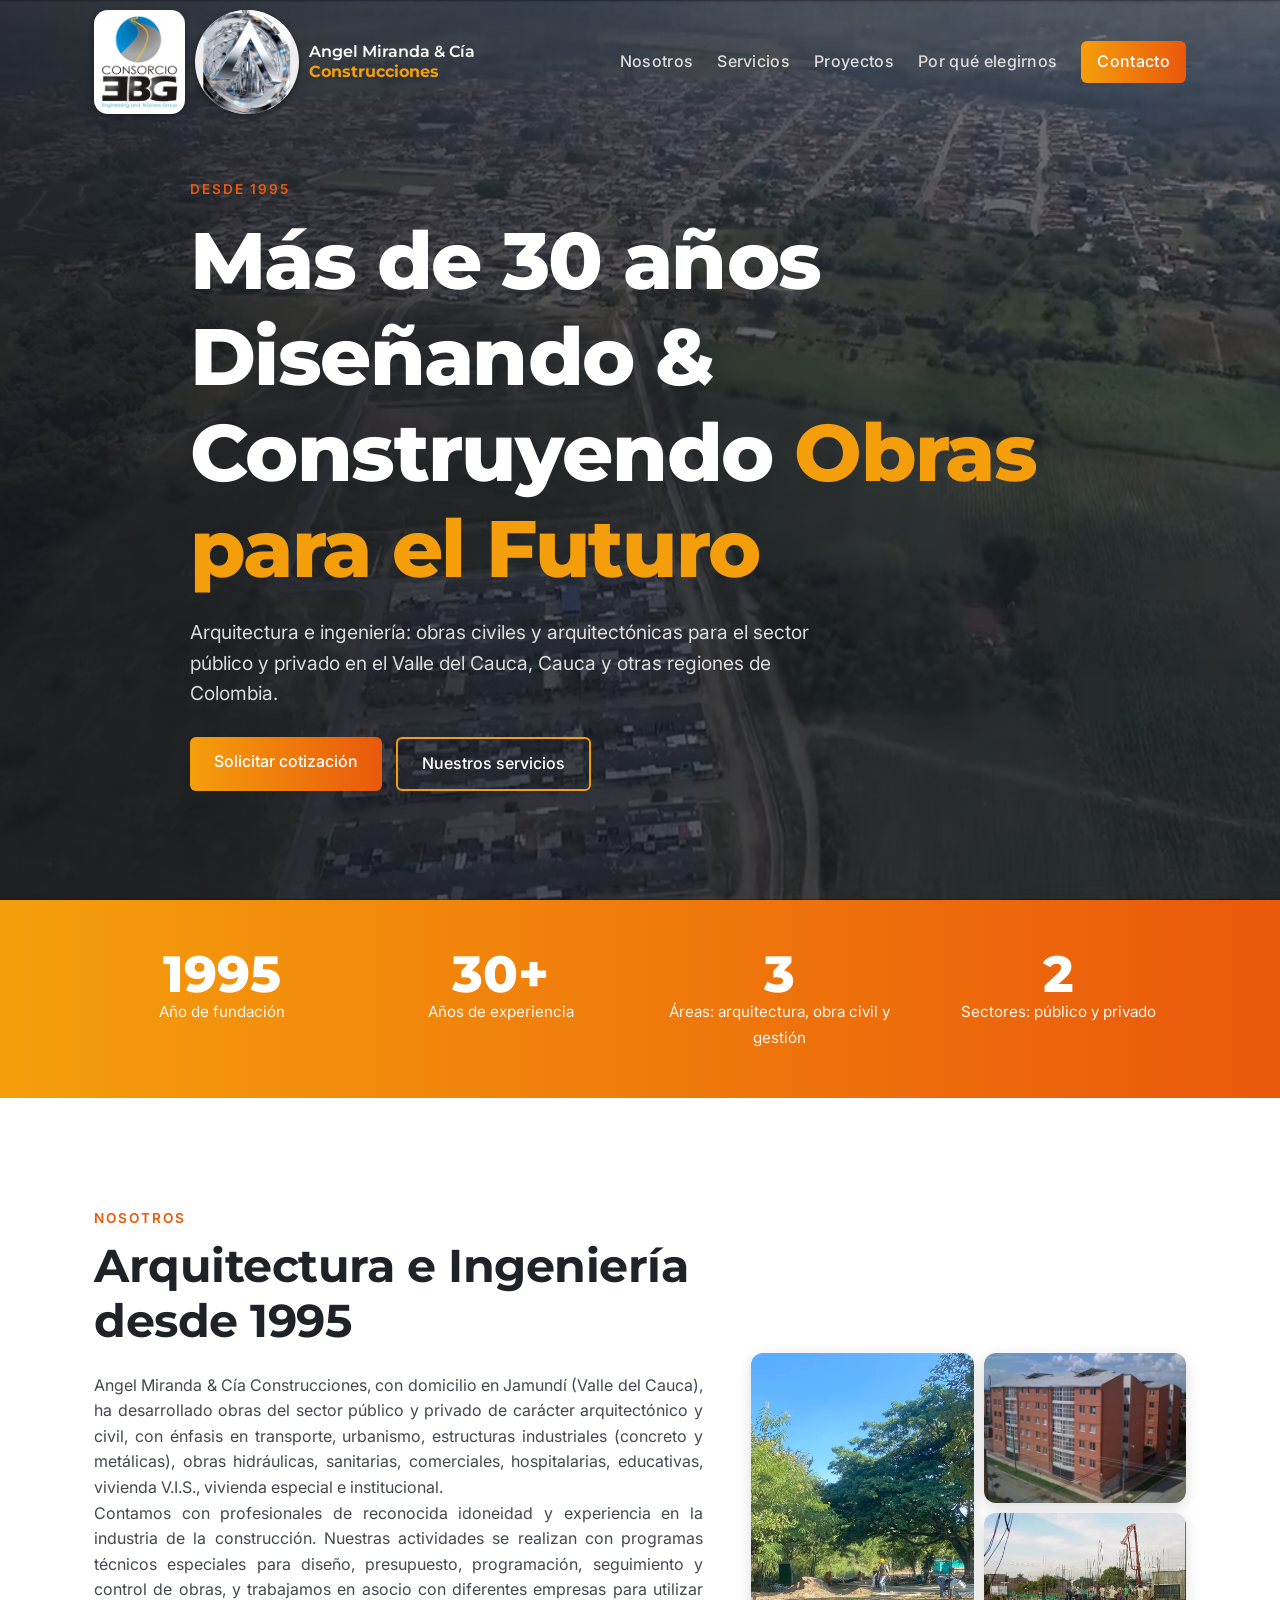
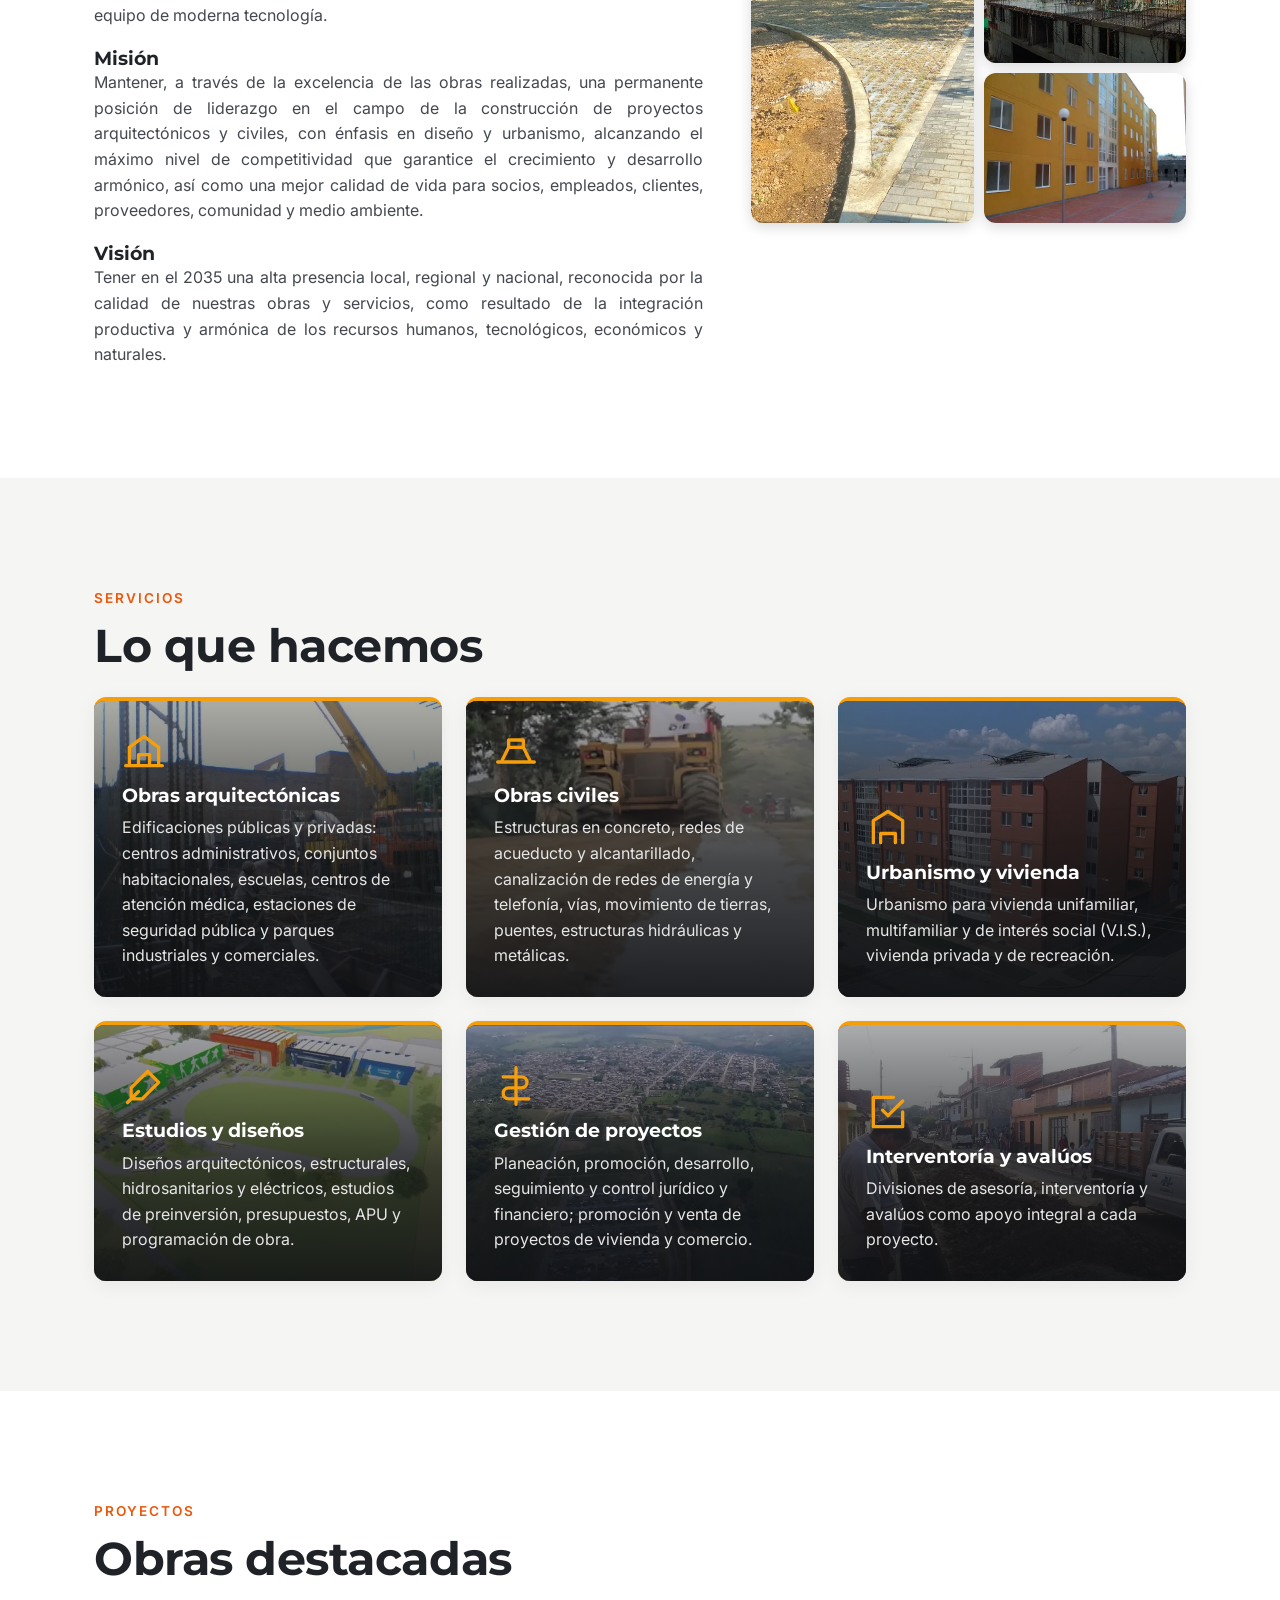
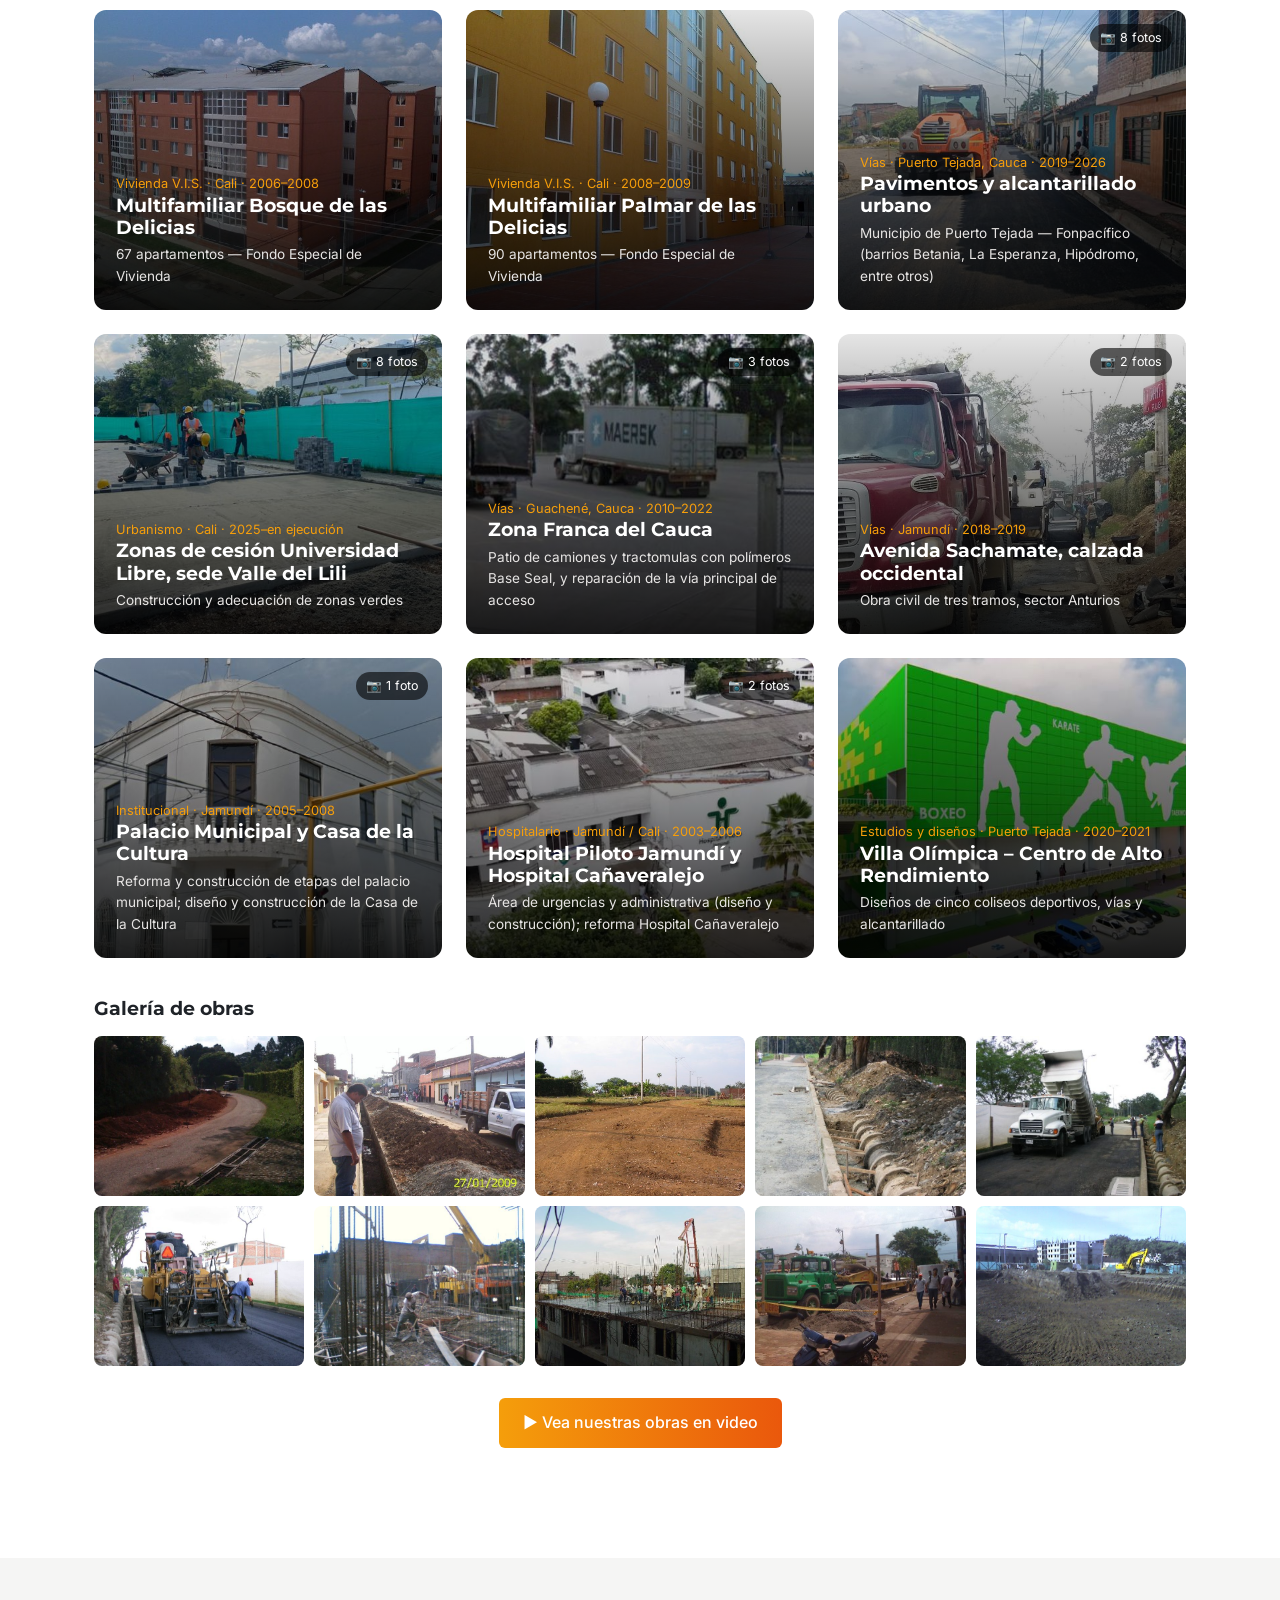
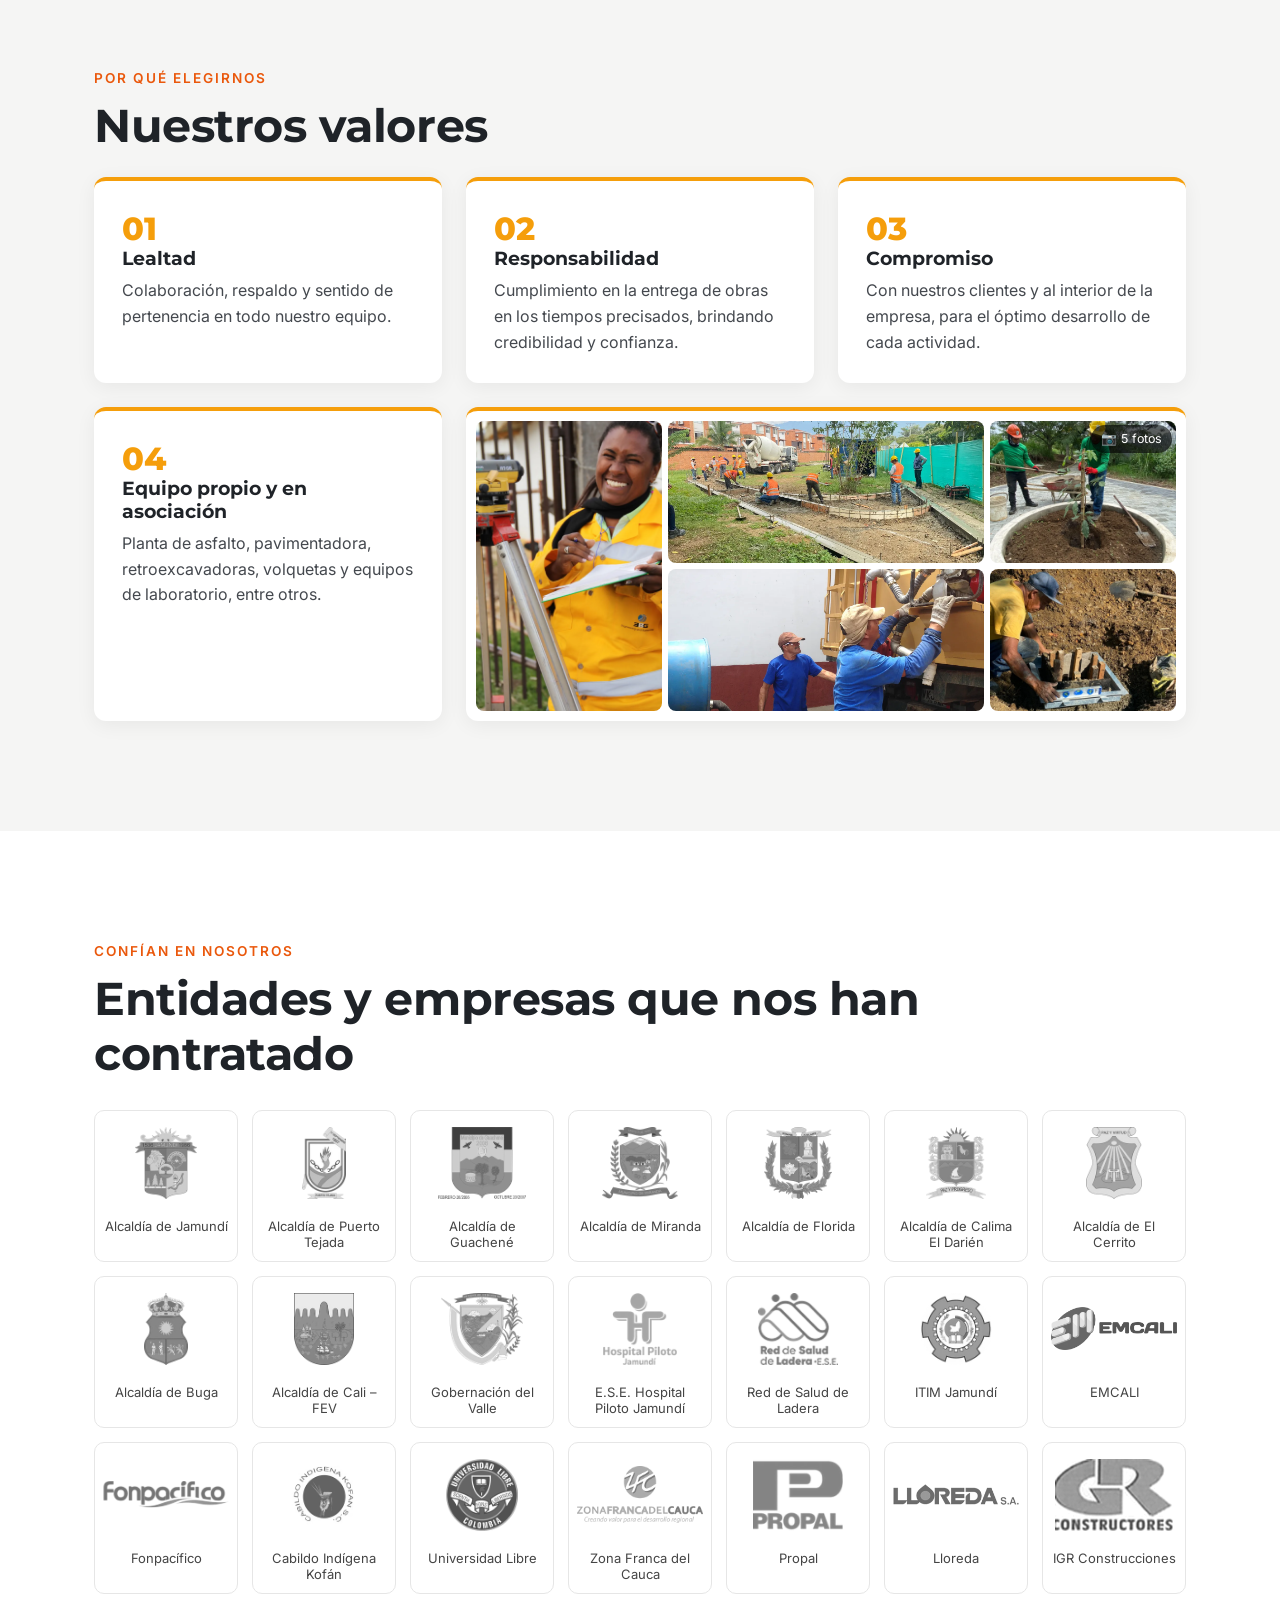
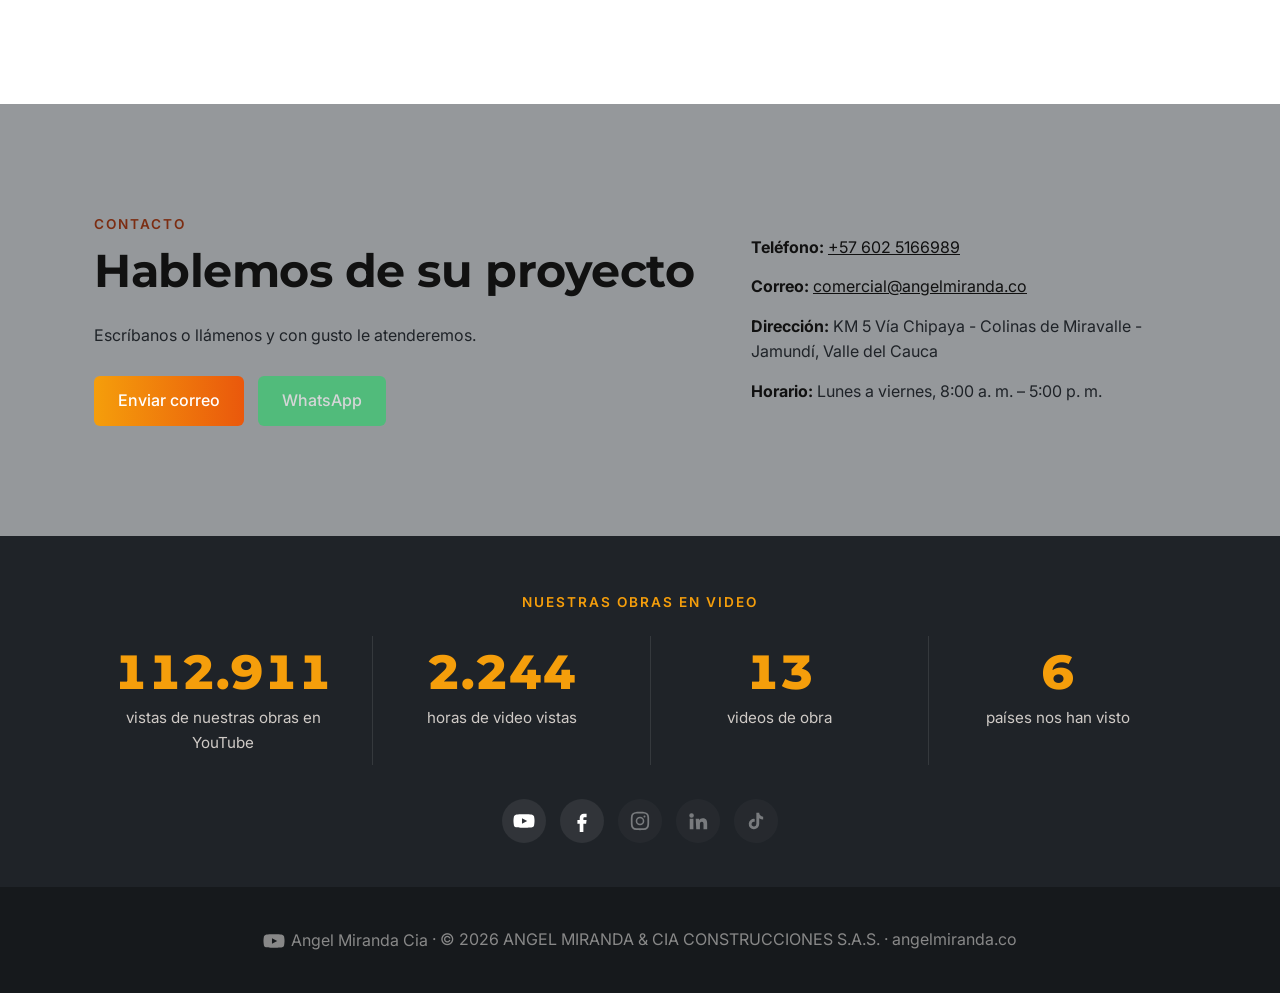
==== commit bf633d80: "Banda contador YouTube + redes; Facebook activo y en sameAs/llms.txt" ====
--- a/index.html
+++ b/index.html
@@ -11,10 +11,10 @@
 <meta property="og:locale" content="es_CO"><meta property="og:site_name" content="Angel Miranda &amp; Cía Construcciones">
 <meta property="og:image" content="https://angelmiranda.co/img/og-image.jpg"><meta property="og:image:width" content="1200"><meta property="og:image:height" content="630"><meta property="og:image:alt" content="Pavimentación de vía urbana ejecutada por Angel Miranda &amp; Cía">
 <meta name="twitter:card" content="summary_large_image"><meta name="twitter:title" content="Angel Miranda &amp; Cía Construcciones"><meta name="twitter:description" content="Angel Miranda &amp; Cía Construcciones S.A.S.: empresa constructora en Jamundí, Valle del Cauca. Obras civiles, pavimentación, alcantarillado, obras arquitectónicas e interventoría desde 1995."><meta name="twitter:image" content="https://angelmiranda.co/img/og-image.jpg">
-<script type="application/ld+json">{"@context": "https://schema.org", "@graph": [{"@type": "GeneralContractor", "@id": "https://angelmiranda.co/#org", "name": "Angel Miranda & Cía Construcciones", "legalName": "ANGEL MIRANDA & CIA CONSTRUCCIONES S.A.S.", "brand": {"@type": "Brand", "name": "Angel Miranda & Cía"}, "foundingDate": "1995", "url": "https://angelmiranda.co/", "logo": "https://angelmiranda.co/img/logo-256.png", "image": "https://angelmiranda.co/img/og-image.jpg", "telephone": "+57 602 5166989", "email": "comercial@angelmiranda.co", "address": {"@type": "PostalAddress", "streetAddress": "KM 5 Vía Chipaya - Colinas de Miravalle", "addressLocality": "Jamundí", "addressRegion": "Valle del Cauca", "addressCountry": "CO"}, "openingHours": "Mo-Fr 08:00-17:00", "openingHoursSpecification": [{"@type": "OpeningHoursSpecification", "dayOfWeek": ["Monday", "Tuesday", "Wednesday", "Thursday", "Friday"], "opens": "08:00", "closes": "17:00"}], "areaServed": [{"@type": "AdministrativeArea", "name": "Valle del Cauca"}, {"@type": "AdministrativeArea", "name": "Cauca"}, {"@type": "Country", "name": "Colombia"}], "knowsAbout": ["Obras civiles", "Obras arquitectónicas", "Pavimentación", "Alcantarillado", "Urbanismo y vivienda", "Estudios y diseños", "Gestión de proyectos", "Interventoría", "Avalúos"], "hasOfferCatalog": {"@type": "OfferCatalog", "name": "Servicios", "itemListElement": [{"@type": "Offer", "itemOffered": {"@type": "Service", "name": "Obras arquitectónicas"}}, {"@type": "Offer", "itemOffered": {"@type": "Service", "name": "Obras civiles"}}, {"@type": "Offer", "itemOffered": {"@type": "Service", "name": "Pavimentación y alcantarillado"}}, {"@type": "Offer", "itemOffered": {"@type": "Service", "name": "Urbanismo y vivienda"}}, {"@type": "Offer", "itemOffered": {"@type": "Service", "name": "Estudios y diseños"}}, {"@type": "Offer", "itemOffered": {"@type": "Service", "name": "Gestión de proyectos"}}, {"@type": "Offer", "itemOffered": {"@type": "Service", "name": "Interventoría y avalúos"}}]}, "sameAs": ["https://www.youtube.com/@angelmirandabaseseal"]}, {"@type": "WebSite", "@id": "https://angelmiranda.co/#web", "url": "https://angelmiranda.co/", "name": "Angel Miranda & Cía Construcciones", "inLanguage": "es-CO", "publisher": {"@id": "https://angelmiranda.co/#org"}}]}</script>
+<script type="application/ld+json">{"@context": "https://schema.org", "@graph": [{"@type": "GeneralContractor", "@id": "https://angelmiranda.co/#org", "name": "Angel Miranda & Cía Construcciones", "legalName": "ANGEL MIRANDA & CIA CONSTRUCCIONES S.A.S.", "brand": {"@type": "Brand", "name": "Angel Miranda & Cía"}, "foundingDate": "1995", "url": "https://angelmiranda.co/", "logo": "https://angelmiranda.co/img/logo-256.png", "image": "https://angelmiranda.co/img/og-image.jpg", "telephone": "+57 602 5166989", "email": "comercial@angelmiranda.co", "address": {"@type": "PostalAddress", "streetAddress": "KM 5 Vía Chipaya - Colinas de Miravalle", "addressLocality": "Jamundí", "addressRegion": "Valle del Cauca", "addressCountry": "CO"}, "openingHours": "Mo-Fr 08:00-17:00", "openingHoursSpecification": [{"@type": "OpeningHoursSpecification", "dayOfWeek": ["Monday", "Tuesday", "Wednesday", "Thursday", "Friday"], "opens": "08:00", "closes": "17:00"}], "areaServed": [{"@type": "AdministrativeArea", "name": "Valle del Cauca"}, {"@type": "AdministrativeArea", "name": "Cauca"}, {"@type": "Country", "name": "Colombia"}], "knowsAbout": ["Obras civiles", "Obras arquitectónicas", "Pavimentación", "Alcantarillado", "Urbanismo y vivienda", "Estudios y diseños", "Gestión de proyectos", "Interventoría", "Avalúos"], "hasOfferCatalog": {"@type": "OfferCatalog", "name": "Servicios", "itemListElement": [{"@type": "Offer", "itemOffered": {"@type": "Service", "name": "Obras arquitectónicas"}}, {"@type": "Offer", "itemOffered": {"@type": "Service", "name": "Obras civiles"}}, {"@type": "Offer", "itemOffered": {"@type": "Service", "name": "Pavimentación y alcantarillado"}}, {"@type": "Offer", "itemOffered": {"@type": "Service", "name": "Urbanismo y vivienda"}}, {"@type": "Offer", "itemOffered": {"@type": "Service", "name": "Estudios y diseños"}}, {"@type": "Offer", "itemOffered": {"@type": "Service", "name": "Gestión de proyectos"}}, {"@type": "Offer", "itemOffered": {"@type": "Service", "name": "Interventoría y avalúos"}}]}, "sameAs": ["https://www.youtube.com/@angelmirandabaseseal", "https://www.facebook.com/profile.php?id=61595736632652"]}, {"@type": "WebSite", "@id": "https://angelmiranda.co/#web", "url": "https://angelmiranda.co/", "name": "Angel Miranda & Cía Construcciones", "inLanguage": "es-CO", "publisher": {"@id": "https://angelmiranda.co/#org"}}]}</script>
 <link rel="icon" href="favicon.svg" type="image/svg+xml">
 <link rel="preconnect" href="https://fonts.googleapis.com"><link href="https://fonts.googleapis.com/css2?family=Montserrat:wght@600;800&family=Inter:wght@400;500&display=swap" rel="stylesheet">
-<link rel="stylesheet" href="styles.css?v=19">
+<link rel="stylesheet" href="styles.css?v=20">
 </head>
 <body>
 <header class="nav"><div class="wrap nav-in">
@@ -148,7 +148,7 @@
   <li><b class="stat-n" data-key="videos">0</b><span>videos de obra</span></li>
   <li><b class="stat-n" data-key="paises">0</b><span>países nos han visto</span></li>
  </ul>
- <div class="socials"><a class="soc" href="https://www.youtube.com/@angelmirandabaseseal" target="_blank" rel="noopener" aria-label="YouTube: Angel Miranda Cia" title="YouTube"><svg viewBox="0 0 24 24" width="22" height="22" aria-hidden="true"><path fill="currentColor" d="M23 7.2a3 3 0 00-2.1-2.1C19 4.6 12 4.6 12 4.6s-7 0-8.9.5A3 3 0 001 7.2 31 31 0 00.5 12a31 31 0 00.5 4.8 3 3 0 002.1 2.1c1.9.5 8.9.5 8.9.5s7 0 8.9-.5a3 3 0 002.1-2.1 31 31 0 00.5-4.8 31 31 0 00-.5-4.8zM9.8 15.1V8.9l5.7 3.1z"/></svg></a><span class="soc is-off" role="link" aria-disabled="true" title="Próximamente" aria-label="Facebook (próximamente)"><svg viewBox="0 0 24 24" width="22" height="22" aria-hidden="true"><path fill="currentColor" d="M14 8h3V4h-3c-2.8 0-4.5 1.8-4.5 4.6V11H7v4h2.5v9h4v-9h3l.5-4h-3.5V9c0-.6.4-1 1-1z"/></svg></span><span class="soc is-off" role="link" aria-disabled="true" title="Próximamente" aria-label="Instagram (próximamente)"><svg viewBox="0 0 24 24" width="22" height="22" aria-hidden="true"><path fill="currentColor" d="M12 7.3A4.7 4.7 0 1012 16.7 4.7 4.7 0 0012 7.3zm0 7.7a3 3 0 110-6 3 3 0 010 6zm4.9-8.9a1.1 1.1 0 100 2.2 1.1 1.1 0 000-2.2zM12 2c-2.7 0-3 0-4.1.1C4.3 2.2 2.2 4.3 2.1 7.9 2 9 2 9.3 2 12s0 3 .1 4.1c.1 3.6 2.2 5.7 5.8 5.8 1.1.1 1.4.1 4.1.1s3 0 4.1-.1c3.6-.1 5.7-2.2 5.8-5.8.1-1.1.1-1.4.1-4.1s0-3-.1-4.1c-.1-3.6-2.2-5.7-5.8-5.8C15 2 14.7 2 12 2zm0 1.8c2.7 0 3 0 4 .1 2.6.1 3.9 1.4 4 4 .1 1 .1 1.3.1 4s0 3-.1 4c-.1 2.6-1.4 3.9-4 4-1 .1-1.3.1-4 .1s-3 0-4-.1c-2.6-.1-3.9-1.4-4-4-.1-1-.1-1.3-.1-4s0-3 .1-4c.1-2.6 1.4-3.9 4-4 1-.1 1.3-.1 4-.1z"/></svg></span><span class="soc is-off" role="link" aria-disabled="true" title="Próximamente" aria-label="LinkedIn (próximamente)"><svg viewBox="0 0 24 24" width="22" height="22" aria-hidden="true"><path fill="currentColor" d="M4.98 3.5a2.5 2.5 0 110 5 2.5 2.5 0 010-5zM3 9.5h4V21H3zM9.5 9.5h3.8v1.6h.1c.5-1 1.8-2 3.8-2 4 0 4.8 2.6 4.8 6V21h-4v-5.2c0-1.3 0-2.9-1.8-2.9s-2.1 1.4-2.1 2.8V21h-4z"/></svg></span><span class="soc is-off" role="link" aria-disabled="true" title="Próximamente" aria-label="TikTok (próximamente)"><svg viewBox="0 0 24 24" width="22" height="22" aria-hidden="true"><path fill="currentColor" d="M16.6 5.8A4.3 4.3 0 0115.5 3h-3.1v12.4a2.6 2.6 0 11-1.8-2.5V9.7a5.7 5.7 0 104.9 5.7V9a7.3 7.3 0 004.3 1.4V7.3a4.3 4.3 0 01-3.2-1.5z"/></svg></span></div>
+ <div class="socials"><a class="soc" href="https://www.youtube.com/@angelmirandabaseseal" target="_blank" rel="noopener" aria-label="YouTube: Angel Miranda Cia" title="YouTube"><svg viewBox="0 0 24 24" width="22" height="22" aria-hidden="true"><path fill="currentColor" d="M23 7.2a3 3 0 00-2.1-2.1C19 4.6 12 4.6 12 4.6s-7 0-8.9.5A3 3 0 001 7.2 31 31 0 00.5 12a31 31 0 00.5 4.8 3 3 0 002.1 2.1c1.9.5 8.9.5 8.9.5s7 0 8.9-.5a3 3 0 002.1-2.1 31 31 0 00.5-4.8 31 31 0 00-.5-4.8zM9.8 15.1V8.9l5.7 3.1z"/></svg></a><a class="soc fb" href="https://www.facebook.com/profile.php?id=61595736632652" target="_blank" rel="noopener" aria-label="Facebook de Angel Miranda &amp; Cía Construcciones" title="Facebook"><svg viewBox="0 0 24 24" width="22" height="22" aria-hidden="true"><path fill="currentColor" d="M14 8h3V4h-3c-2.8 0-4.5 1.8-4.5 4.6V11H7v4h2.5v9h4v-9h3l.5-4h-3.5V9c0-.6.4-1 1-1z"/></svg></a><span class="soc is-off" role="link" aria-disabled="true" title="Próximamente" aria-label="Instagram (próximamente)"><svg viewBox="0 0 24 24" width="22" height="22" aria-hidden="true"><path fill="currentColor" d="M12 7.3A4.7 4.7 0 1012 16.7 4.7 4.7 0 0012 7.3zm0 7.7a3 3 0 110-6 3 3 0 010 6zm4.9-8.9a1.1 1.1 0 100 2.2 1.1 1.1 0 000-2.2zM12 2c-2.7 0-3 0-4.1.1C4.3 2.2 2.2 4.3 2.1 7.9 2 9 2 9.3 2 12s0 3 .1 4.1c.1 3.6 2.2 5.7 5.8 5.8 1.1.1 1.4.1 4.1.1s3 0 4.1-.1c3.6-.1 5.7-2.2 5.8-5.8.1-1.1.1-1.4.1-4.1s0-3-.1-4.1c-.1-3.6-2.2-5.7-5.8-5.8C15 2 14.7 2 12 2zm0 1.8c2.7 0 3 0 4 .1 2.6.1 3.9 1.4 4 4 .1 1 .1 1.3.1 4s0 3-.1 4c-.1 2.6-1.4 3.9-4 4-1 .1-1.3.1-4 .1s-3 0-4-.1c-2.6-.1-3.9-1.4-4-4-.1-1-.1-1.3-.1-4s0-3 .1-4c.1-2.6 1.4-3.9 4-4 1-.1 1.3-.1 4-.1z"/></svg></span><span class="soc is-off" role="link" aria-disabled="true" title="Próximamente" aria-label="LinkedIn (próximamente)"><svg viewBox="0 0 24 24" width="22" height="22" aria-hidden="true"><path fill="currentColor" d="M4.98 3.5a2.5 2.5 0 110 5 2.5 2.5 0 010-5zM3 9.5h4V21H3zM9.5 9.5h3.8v1.6h.1c.5-1 1.8-2 3.8-2 4 0 4.8 2.6 4.8 6V21h-4v-5.2c0-1.3 0-2.9-1.8-2.9s-2.1 1.4-2.1 2.8V21h-4z"/></svg></span><span class="soc is-off" role="link" aria-disabled="true" title="Próximamente" aria-label="TikTok (próximamente)"><svg viewBox="0 0 24 24" width="22" height="22" aria-hidden="true"><path fill="currentColor" d="M16.6 5.8A4.3 4.3 0 0115.5 3h-3.1v12.4a2.6 2.6 0 11-1.8-2.5V9.7a5.7 5.7 0 104.9 5.7V9a7.3 7.3 0 004.3 1.4V7.3a4.3 4.3 0 01-3.2-1.5z"/></svg></span></div>
 </div></section>
 <footer><div class="wrap"><a class="yt" href="https://www.youtube.com/@angelmirandabaseseal/videos" target="_blank" rel="noopener" aria-label="YouTube: Angel Miranda Cia"><svg viewBox="0 0 24 24" width="22" height="22"><path fill="currentColor" d="M23 7.2a3 3 0 00-2.1-2.1C19 4.6 12 4.6 12 4.6s-7 0-8.9.5A3 3 0 001 7.2 31 31 0 00.5 12a31 31 0 00.5 4.8 3 3 0 002.1 2.1c1.9.5 8.9.5 8.9.5s7 0 8.9-.5a3 3 0 002.1-2.1 31 31 0 00.5-4.8 31 31 0 00-.5-4.8zM9.8 15.1V8.9l5.7 3.1z"/></svg> Angel Miranda Cia</a> · © <span id="y">2026</span> ANGEL MIRANDA &amp; CIA CONSTRUCCIONES S.A.S. · angelmiranda.co</div></footer>
 <script>/* Contador YouTube: actualizar estas cifras cada mes (canal Angel Miranda Cia, datos al 22-oct-2026) */
--- a/styles.css
+++ b/styles.css
@@ -136,3 +136,4 @@
 a.soc:hover{background:#ff0000}
 .soc.is-off{opacity:.4;cursor:default}
 @media(max-width:700px){.yt-stats{grid-template-columns:1fr 1fr;gap:14px 10px}.yt-stats li{border-left:0}.yt-stats li:nth-child(even){border-left:1px solid rgba(255,255,255,.1)}.yt-band{padding:44px 0 36px}}
+a.soc.fb:hover{background:#1877f2}
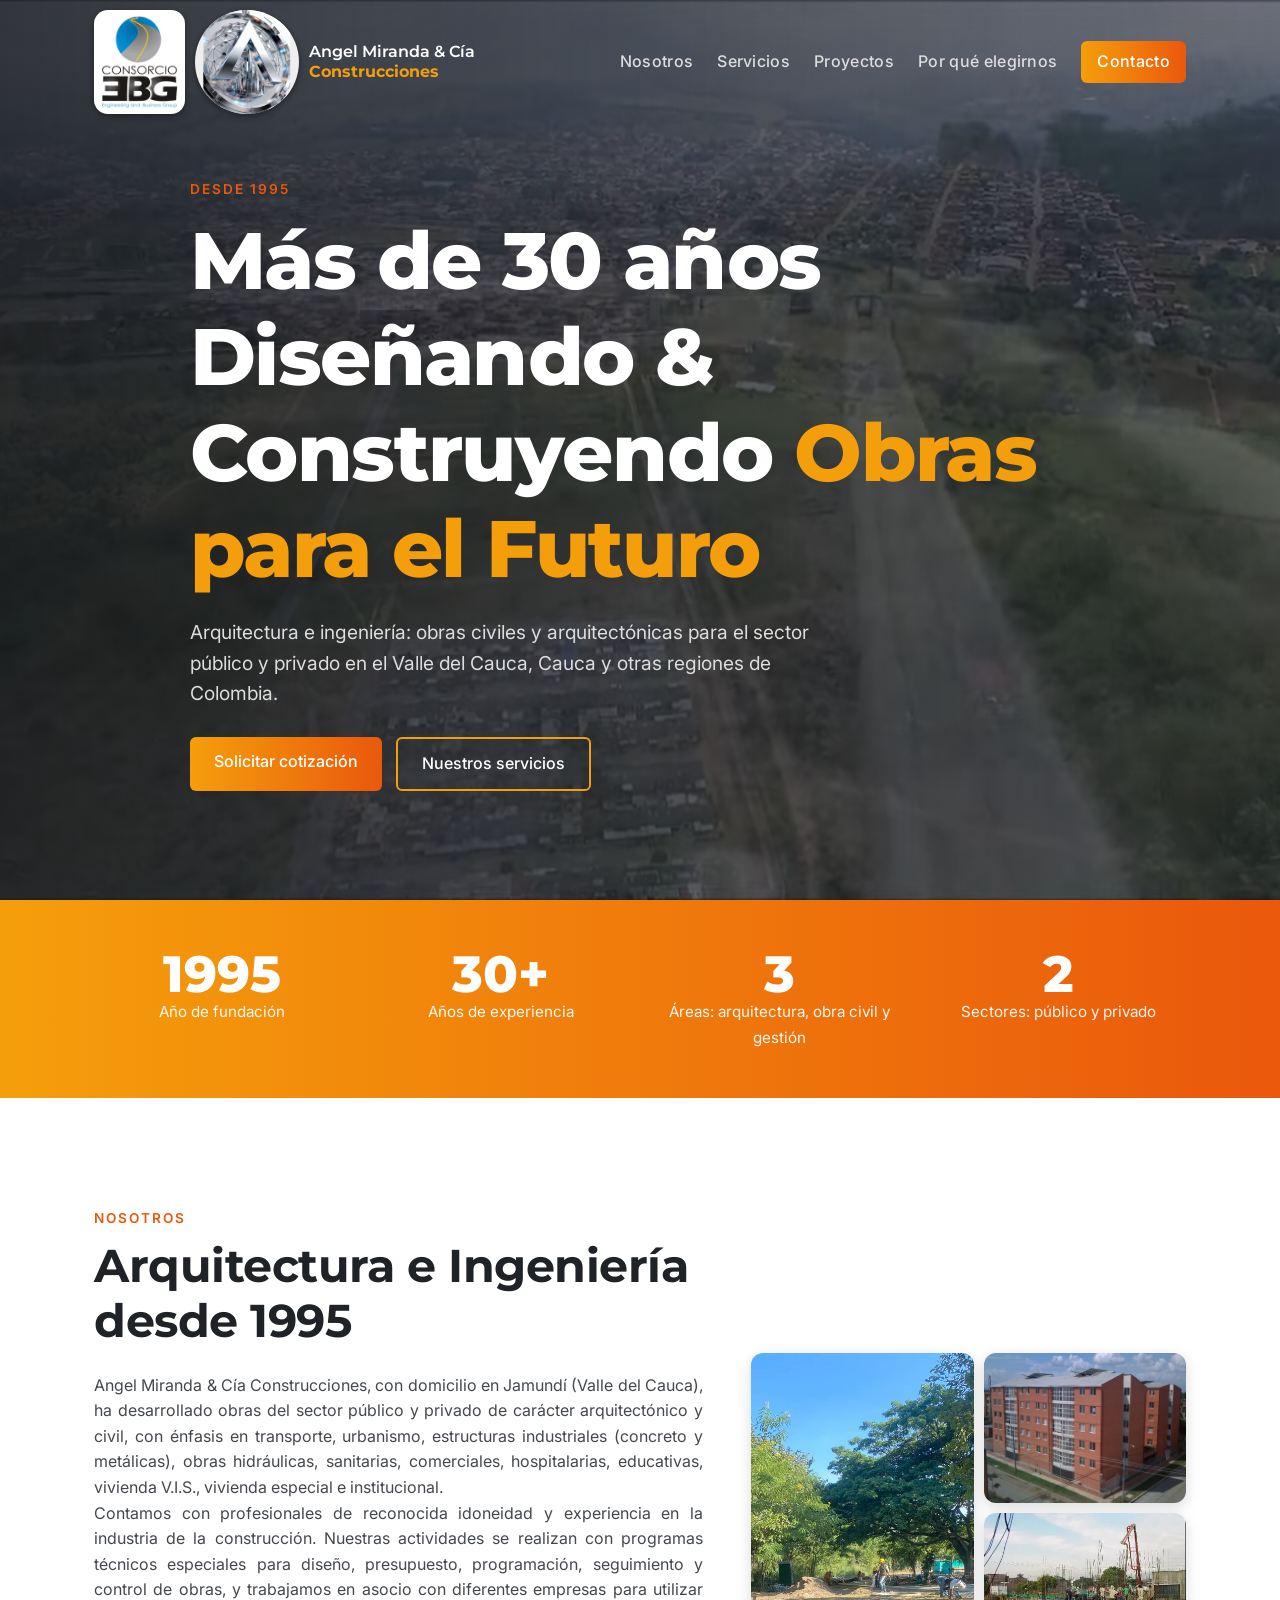
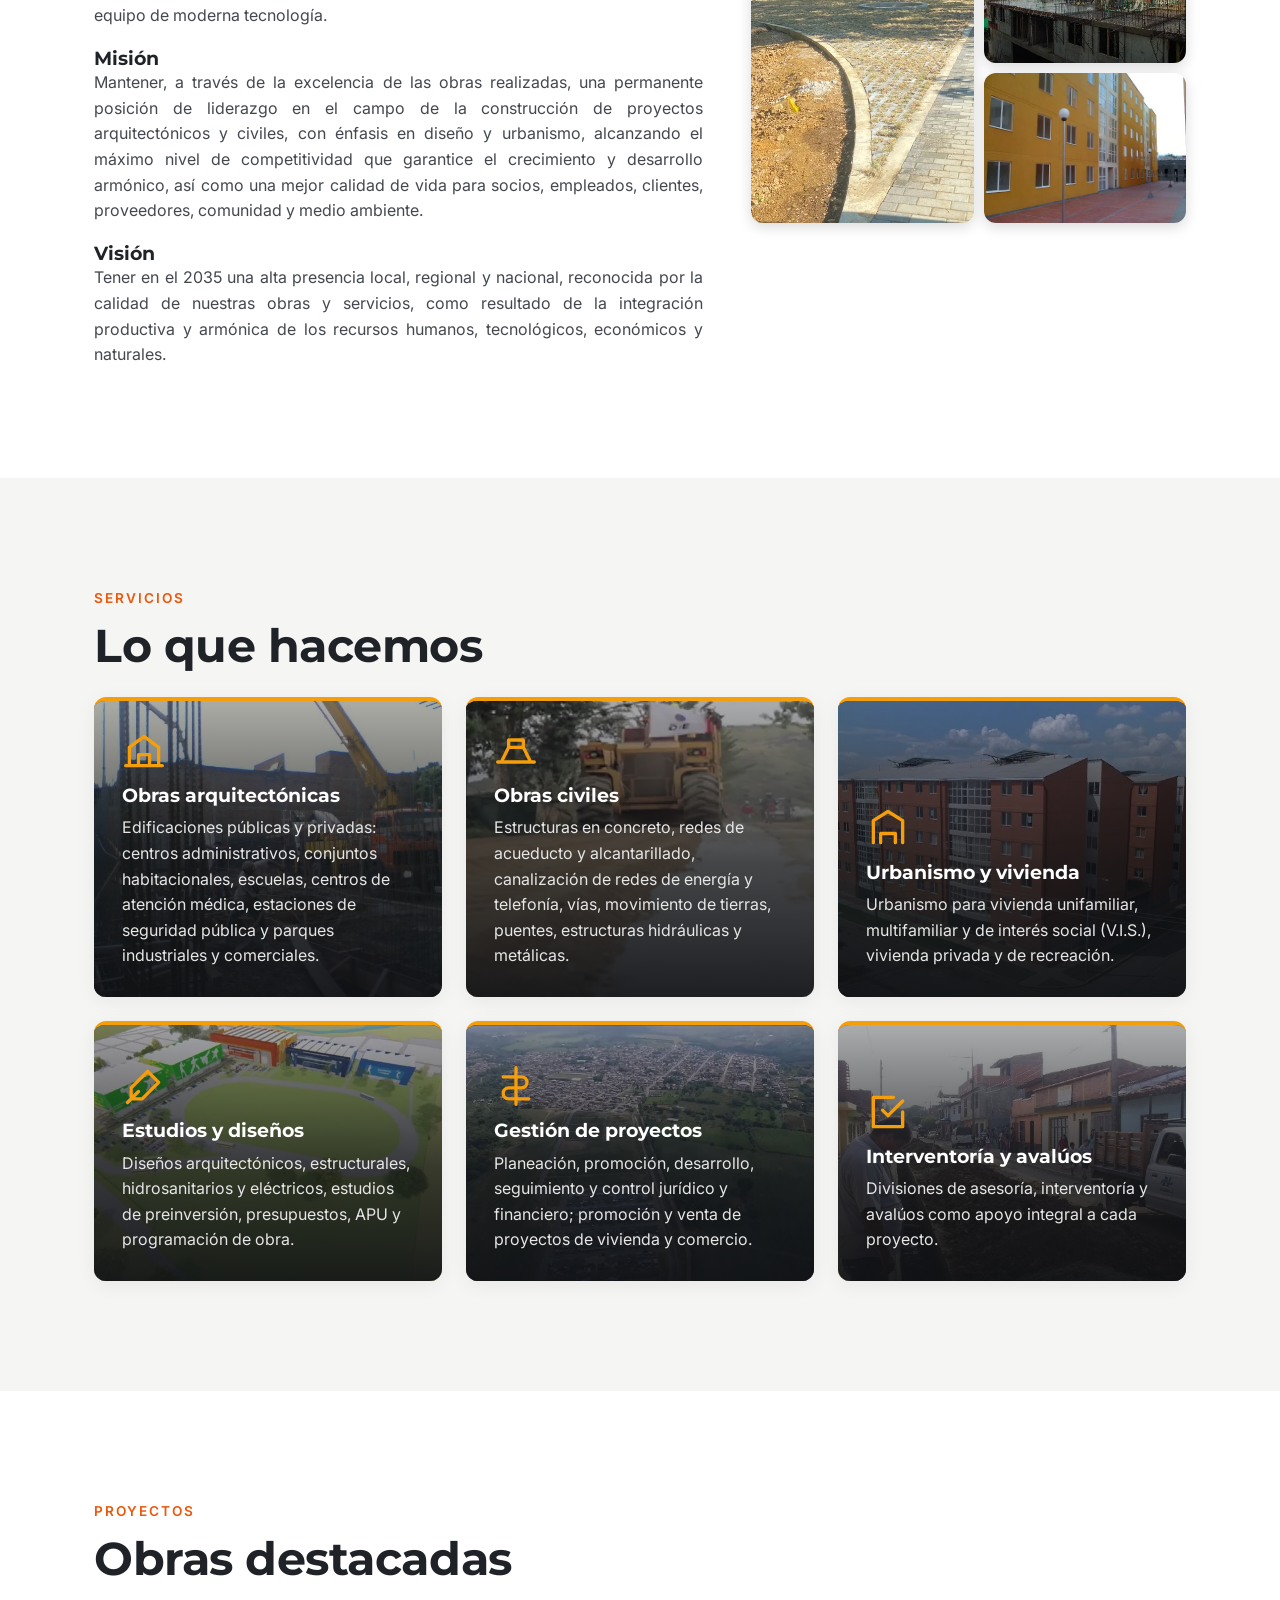
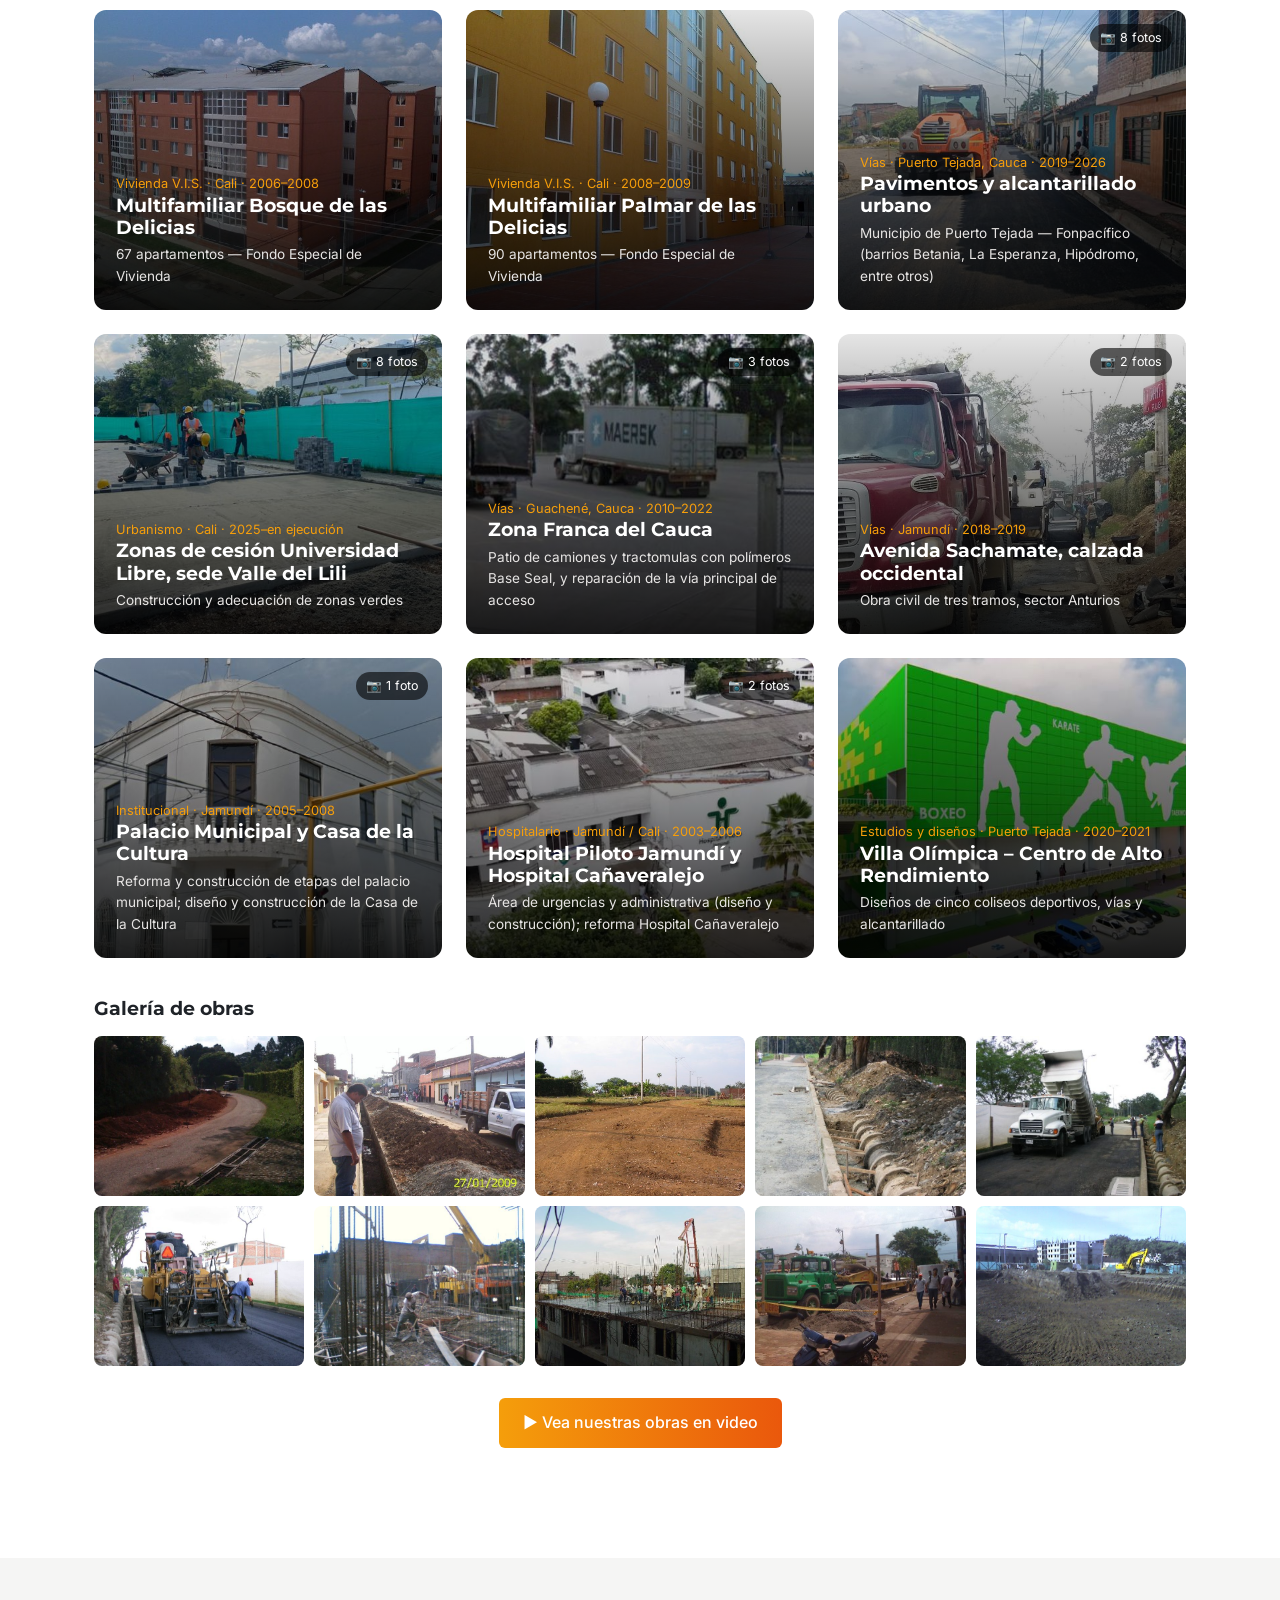
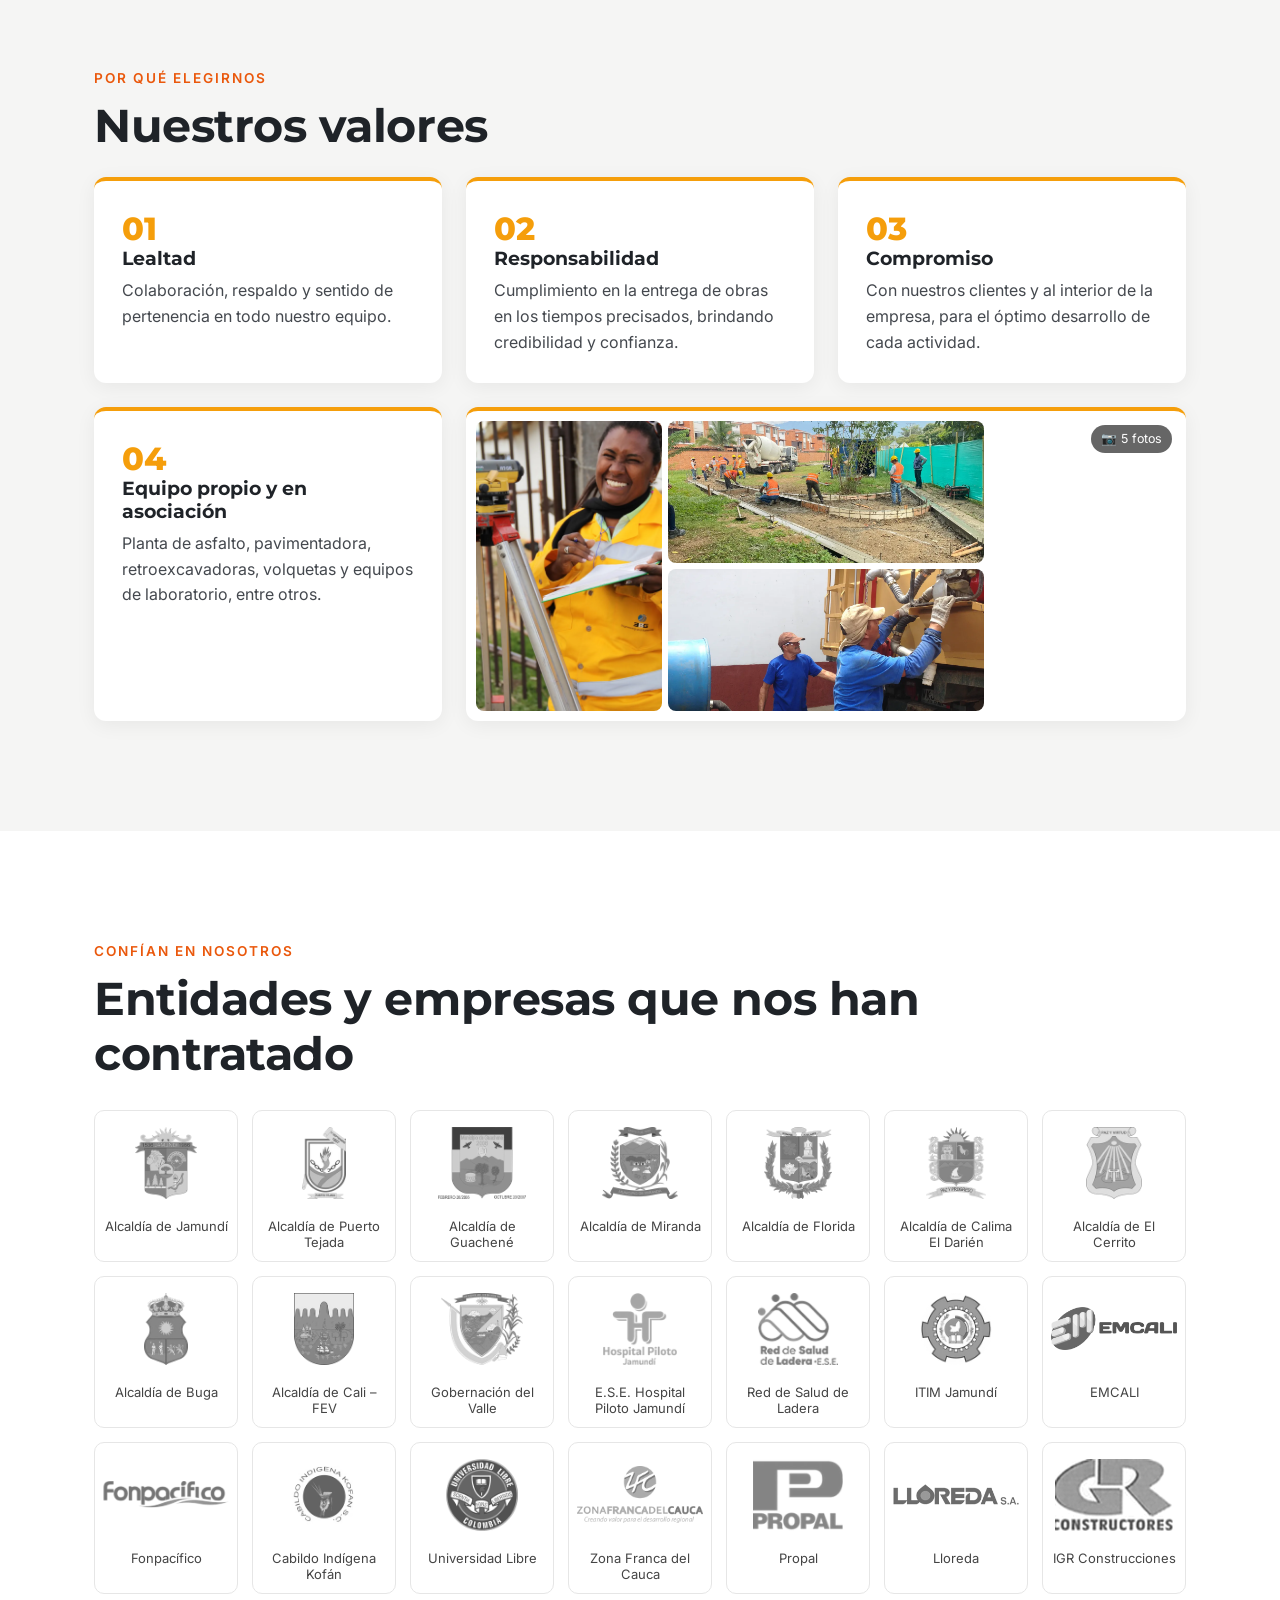
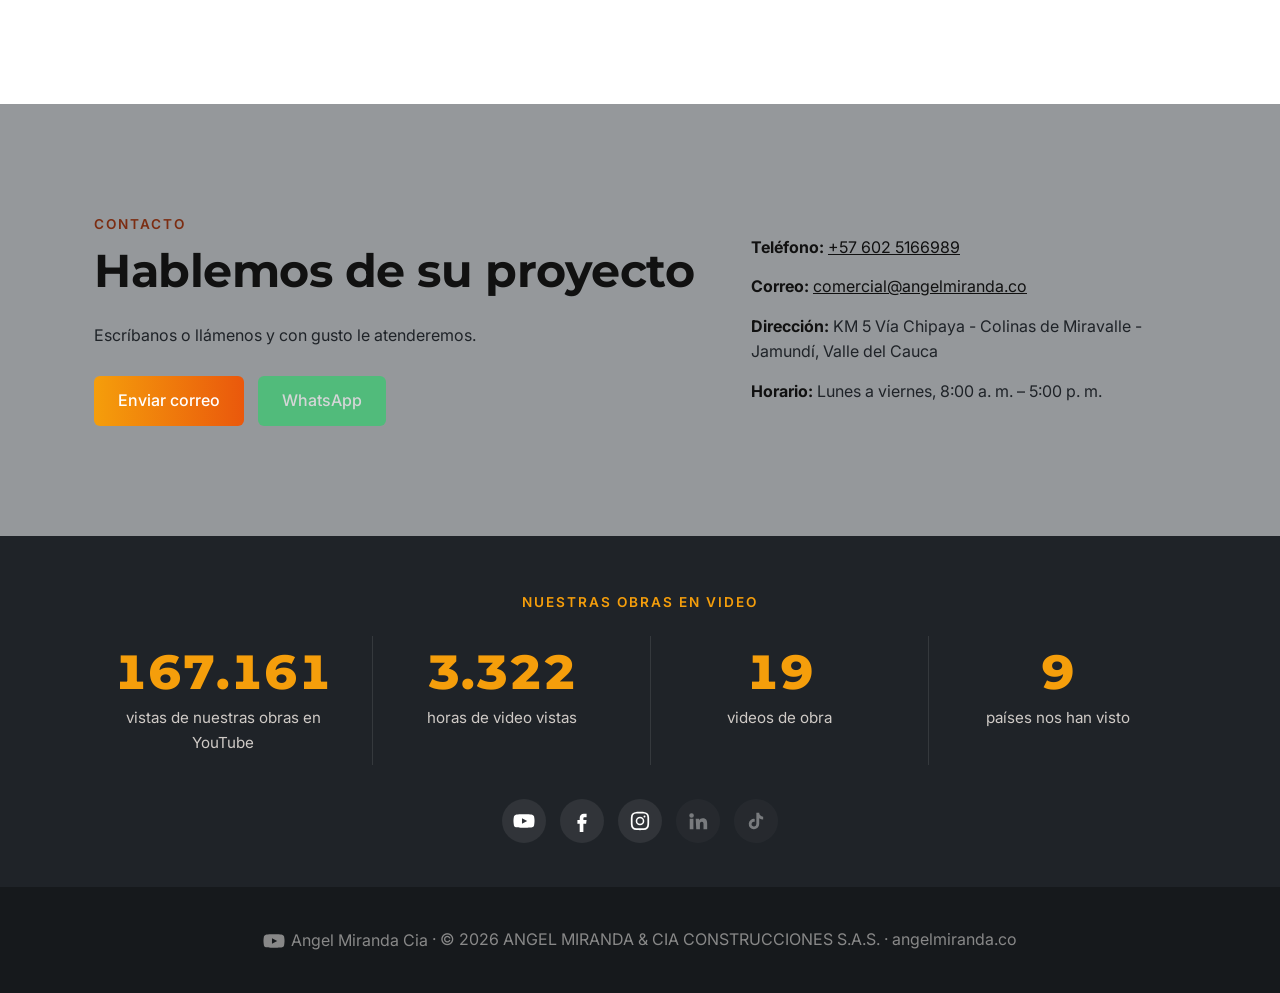
==== commit 7a712a79: "Instagram activo y en sameAs/llms.txt" ====
--- a/index.html
+++ b/index.html
@@ -11,10 +11,10 @@
 <meta property="og:locale" content="es_CO"><meta property="og:site_name" content="Angel Miranda &amp; Cía Construcciones">
 <meta property="og:image" content="https://angelmiranda.co/img/og-image.jpg"><meta property="og:image:width" content="1200"><meta property="og:image:height" content="630"><meta property="og:image:alt" content="Pavimentación de vía urbana ejecutada por Angel Miranda &amp; Cía">
 <meta name="twitter:card" content="summary_large_image"><meta name="twitter:title" content="Angel Miranda &amp; Cía Construcciones"><meta name="twitter:description" content="Angel Miranda &amp; Cía Construcciones S.A.S.: empresa constructora en Jamundí, Valle del Cauca. Obras civiles, pavimentación, alcantarillado, obras arquitectónicas e interventoría desde 1995."><meta name="twitter:image" content="https://angelmiranda.co/img/og-image.jpg">
-<script type="application/ld+json">{"@context": "https://schema.org", "@graph": [{"@type": "GeneralContractor", "@id": "https://angelmiranda.co/#org", "name": "Angel Miranda & Cía Construcciones", "legalName": "ANGEL MIRANDA & CIA CONSTRUCCIONES S.A.S.", "brand": {"@type": "Brand", "name": "Angel Miranda & Cía"}, "foundingDate": "1995", "url": "https://angelmiranda.co/", "logo": "https://angelmiranda.co/img/logo-256.png", "image": "https://angelmiranda.co/img/og-image.jpg", "telephone": "+57 602 5166989", "email": "comercial@angelmiranda.co", "address": {"@type": "PostalAddress", "streetAddress": "KM 5 Vía Chipaya - Colinas de Miravalle", "addressLocality": "Jamundí", "addressRegion": "Valle del Cauca", "addressCountry": "CO"}, "openingHours": "Mo-Fr 08:00-17:00", "openingHoursSpecification": [{"@type": "OpeningHoursSpecification", "dayOfWeek": ["Monday", "Tuesday", "Wednesday", "Thursday", "Friday"], "opens": "08:00", "closes": "17:00"}], "areaServed": [{"@type": "AdministrativeArea", "name": "Valle del Cauca"}, {"@type": "AdministrativeArea", "name": "Cauca"}, {"@type": "Country", "name": "Colombia"}], "knowsAbout": ["Obras civiles", "Obras arquitectónicas", "Pavimentación", "Alcantarillado", "Urbanismo y vivienda", "Estudios y diseños", "Gestión de proyectos", "Interventoría", "Avalúos"], "hasOfferCatalog": {"@type": "OfferCatalog", "name": "Servicios", "itemListElement": [{"@type": "Offer", "itemOffered": {"@type": "Service", "name": "Obras arquitectónicas"}}, {"@type": "Offer", "itemOffered": {"@type": "Service", "name": "Obras civiles"}}, {"@type": "Offer", "itemOffered": {"@type": "Service", "name": "Pavimentación y alcantarillado"}}, {"@type": "Offer", "itemOffered": {"@type": "Service", "name": "Urbanismo y vivienda"}}, {"@type": "Offer", "itemOffered": {"@type": "Service", "name": "Estudios y diseños"}}, {"@type": "Offer", "itemOffered": {"@type": "Service", "name": "Gestión de proyectos"}}, {"@type": "Offer", "itemOffered": {"@type": "Service", "name": "Interventoría y avalúos"}}]}, "sameAs": ["https://www.youtube.com/@angelmirandabaseseal", "https://www.facebook.com/profile.php?id=61595736632652"]}, {"@type": "WebSite", "@id": "https://angelmiranda.co/#web", "url": "https://angelmiranda.co/", "name": "Angel Miranda & Cía Construcciones", "inLanguage": "es-CO", "publisher": {"@id": "https://angelmiranda.co/#org"}}]}</script>
+<script type="application/ld+json">{"@context": "https://schema.org", "@graph": [{"@type": "GeneralContractor", "@id": "https://angelmiranda.co/#org", "name": "Angel Miranda & Cía Construcciones", "legalName": "ANGEL MIRANDA & CIA CONSTRUCCIONES S.A.S.", "brand": {"@type": "Brand", "name": "Angel Miranda & Cía"}, "foundingDate": "1995", "url": "https://angelmiranda.co/", "logo": "https://angelmiranda.co/img/logo-256.png", "image": "https://angelmiranda.co/img/og-image.jpg", "telephone": "+57 602 5166989", "email": "comercial@angelmiranda.co", "address": {"@type": "PostalAddress", "streetAddress": "KM 5 Vía Chipaya - Colinas de Miravalle", "addressLocality": "Jamundí", "addressRegion": "Valle del Cauca", "addressCountry": "CO"}, "openingHours": "Mo-Fr 08:00-17:00", "openingHoursSpecification": [{"@type": "OpeningHoursSpecification", "dayOfWeek": ["Monday", "Tuesday", "Wednesday", "Thursday", "Friday"], "opens": "08:00", "closes": "17:00"}], "areaServed": [{"@type": "AdministrativeArea", "name": "Valle del Cauca"}, {"@type": "AdministrativeArea", "name": "Cauca"}, {"@type": "Country", "name": "Colombia"}], "knowsAbout": ["Obras civiles", "Obras arquitectónicas", "Pavimentación", "Alcantarillado", "Urbanismo y vivienda", "Estudios y diseños", "Gestión de proyectos", "Interventoría", "Avalúos"], "hasOfferCatalog": {"@type": "OfferCatalog", "name": "Servicios", "itemListElement": [{"@type": "Offer", "itemOffered": {"@type": "Service", "name": "Obras arquitectónicas"}}, {"@type": "Offer", "itemOffered": {"@type": "Service", "name": "Obras civiles"}}, {"@type": "Offer", "itemOffered": {"@type": "Service", "name": "Pavimentación y alcantarillado"}}, {"@type": "Offer", "itemOffered": {"@type": "Service", "name": "Urbanismo y vivienda"}}, {"@type": "Offer", "itemOffered": {"@type": "Service", "name": "Estudios y diseños"}}, {"@type": "Offer", "itemOffered": {"@type": "Service", "name": "Gestión de proyectos"}}, {"@type": "Offer", "itemOffered": {"@type": "Service", "name": "Interventoría y avalúos"}}]}, "sameAs": ["https://www.youtube.com/@angelmirandabaseseal", "https://www.facebook.com/profile.php?id=61595736632652", "https://www.instagram.com/angelmiranda.cia/"]}, {"@type": "WebSite", "@id": "https://angelmiranda.co/#web", "url": "https://angelmiranda.co/", "name": "Angel Miranda & Cía Construcciones", "inLanguage": "es-CO", "publisher": {"@id": "https://angelmiranda.co/#org"}}]}</script>
 <link rel="icon" href="favicon.svg" type="image/svg+xml">
 <link rel="preconnect" href="https://fonts.googleapis.com"><link href="https://fonts.googleapis.com/css2?family=Montserrat:wght@600;800&family=Inter:wght@400;500&display=swap" rel="stylesheet">
-<link rel="stylesheet" href="styles.css?v=20">
+<link rel="stylesheet" href="styles.css?v=21">
 </head>
 <body>
 <header class="nav"><div class="wrap nav-in">
@@ -148,7 +148,7 @@
   <li><b class="stat-n" data-key="videos">0</b><span>videos de obra</span></li>
   <li><b class="stat-n" data-key="paises">0</b><span>países nos han visto</span></li>
  </ul>
- <div class="socials"><a class="soc" href="https://www.youtube.com/@angelmirandabaseseal" target="_blank" rel="noopener" aria-label="YouTube: Angel Miranda Cia" title="YouTube"><svg viewBox="0 0 24 24" width="22" height="22" aria-hidden="true"><path fill="currentColor" d="M23 7.2a3 3 0 00-2.1-2.1C19 4.6 12 4.6 12 4.6s-7 0-8.9.5A3 3 0 001 7.2 31 31 0 00.5 12a31 31 0 00.5 4.8 3 3 0 002.1 2.1c1.9.5 8.9.5 8.9.5s7 0 8.9-.5a3 3 0 002.1-2.1 31 31 0 00.5-4.8 31 31 0 00-.5-4.8zM9.8 15.1V8.9l5.7 3.1z"/></svg></a><a class="soc fb" href="https://www.facebook.com/profile.php?id=61595736632652" target="_blank" rel="noopener" aria-label="Facebook de Angel Miranda &amp; Cía Construcciones" title="Facebook"><svg viewBox="0 0 24 24" width="22" height="22" aria-hidden="true"><path fill="currentColor" d="M14 8h3V4h-3c-2.8 0-4.5 1.8-4.5 4.6V11H7v4h2.5v9h4v-9h3l.5-4h-3.5V9c0-.6.4-1 1-1z"/></svg></a><span class="soc is-off" role="link" aria-disabled="true" title="Próximamente" aria-label="Instagram (próximamente)"><svg viewBox="0 0 24 24" width="22" height="22" aria-hidden="true"><path fill="currentColor" d="M12 7.3A4.7 4.7 0 1012 16.7 4.7 4.7 0 0012 7.3zm0 7.7a3 3 0 110-6 3 3 0 010 6zm4.9-8.9a1.1 1.1 0 100 2.2 1.1 1.1 0 000-2.2zM12 2c-2.7 0-3 0-4.1.1C4.3 2.2 2.2 4.3 2.1 7.9 2 9 2 9.3 2 12s0 3 .1 4.1c.1 3.6 2.2 5.7 5.8 5.8 1.1.1 1.4.1 4.1.1s3 0 4.1-.1c3.6-.1 5.7-2.2 5.8-5.8.1-1.1.1-1.4.1-4.1s0-3-.1-4.1c-.1-3.6-2.2-5.7-5.8-5.8C15 2 14.7 2 12 2zm0 1.8c2.7 0 3 0 4 .1 2.6.1 3.9 1.4 4 4 .1 1 .1 1.3.1 4s0 3-.1 4c-.1 2.6-1.4 3.9-4 4-1 .1-1.3.1-4 .1s-3 0-4-.1c-2.6-.1-3.9-1.4-4-4-.1-1-.1-1.3-.1-4s0-3 .1-4c.1-2.6 1.4-3.9 4-4 1-.1 1.3-.1 4-.1z"/></svg></span><span class="soc is-off" role="link" aria-disabled="true" title="Próximamente" aria-label="LinkedIn (próximamente)"><svg viewBox="0 0 24 24" width="22" height="22" aria-hidden="true"><path fill="currentColor" d="M4.98 3.5a2.5 2.5 0 110 5 2.5 2.5 0 010-5zM3 9.5h4V21H3zM9.5 9.5h3.8v1.6h.1c.5-1 1.8-2 3.8-2 4 0 4.8 2.6 4.8 6V21h-4v-5.2c0-1.3 0-2.9-1.8-2.9s-2.1 1.4-2.1 2.8V21h-4z"/></svg></span><span class="soc is-off" role="link" aria-disabled="true" title="Próximamente" aria-label="TikTok (próximamente)"><svg viewBox="0 0 24 24" width="22" height="22" aria-hidden="true"><path fill="currentColor" d="M16.6 5.8A4.3 4.3 0 0115.5 3h-3.1v12.4a2.6 2.6 0 11-1.8-2.5V9.7a5.7 5.7 0 104.9 5.7V9a7.3 7.3 0 004.3 1.4V7.3a4.3 4.3 0 01-3.2-1.5z"/></svg></span></div>
+ <div class="socials"><a class="soc" href="https://www.youtube.com/@angelmirandabaseseal" target="_blank" rel="noopener" aria-label="YouTube: Angel Miranda Cia" title="YouTube"><svg viewBox="0 0 24 24" width="22" height="22" aria-hidden="true"><path fill="currentColor" d="M23 7.2a3 3 0 00-2.1-2.1C19 4.6 12 4.6 12 4.6s-7 0-8.9.5A3 3 0 001 7.2 31 31 0 00.5 12a31 31 0 00.5 4.8 3 3 0 002.1 2.1c1.9.5 8.9.5 8.9.5s7 0 8.9-.5a3 3 0 002.1-2.1 31 31 0 00.5-4.8 31 31 0 00-.5-4.8zM9.8 15.1V8.9l5.7 3.1z"/></svg></a><a class="soc fb" href="https://www.facebook.com/profile.php?id=61595736632652" target="_blank" rel="noopener" aria-label="Facebook de Angel Miranda &amp; Cía Construcciones" title="Facebook"><svg viewBox="0 0 24 24" width="22" height="22" aria-hidden="true"><path fill="currentColor" d="M14 8h3V4h-3c-2.8 0-4.5 1.8-4.5 4.6V11H7v4h2.5v9h4v-9h3l.5-4h-3.5V9c0-.6.4-1 1-1z"/></svg></a><a class="soc ig" href="https://www.instagram.com/angelmiranda.cia/" target="_blank" rel="noopener" aria-label="Instagram de Angel Miranda &amp; Cía Construcciones" title="Instagram"><svg viewBox="0 0 24 24" width="22" height="22" aria-hidden="true"><path fill="currentColor" d="M12 7.3A4.7 4.7 0 1012 16.7 4.7 4.7 0 0012 7.3zm0 7.7a3 3 0 110-6 3 3 0 010 6zm4.9-8.9a1.1 1.1 0 100 2.2 1.1 1.1 0 000-2.2zM12 2c-2.7 0-3 0-4.1.1C4.3 2.2 2.2 4.3 2.1 7.9 2 9 2 9.3 2 12s0 3 .1 4.1c.1 3.6 2.2 5.7 5.8 5.8 1.1.1 1.4.1 4.1.1s3 0 4.1-.1c3.6-.1 5.7-2.2 5.8-5.8.1-1.1.1-1.4.1-4.1s0-3-.1-4.1c-.1-3.6-2.2-5.7-5.8-5.8C15 2 14.7 2 12 2zm0 1.8c2.7 0 3 0 4 .1 2.6.1 3.9 1.4 4 4 .1 1 .1 1.3.1 4s0 3-.1 4c-.1 2.6-1.4 3.9-4 4-1 .1-1.3.1-4 .1s-3 0-4-.1c-2.6-.1-3.9-1.4-4-4-.1-1-.1-1.3-.1-4s0-3 .1-4c.1-2.6 1.4-3.9 4-4 1-.1 1.3-.1 4-.1z"/></svg></a><span class="soc is-off" role="link" aria-disabled="true" title="Próximamente" aria-label="LinkedIn (próximamente)"><svg viewBox="0 0 24 24" width="22" height="22" aria-hidden="true"><path fill="currentColor" d="M4.98 3.5a2.5 2.5 0 110 5 2.5 2.5 0 010-5zM3 9.5h4V21H3zM9.5 9.5h3.8v1.6h.1c.5-1 1.8-2 3.8-2 4 0 4.8 2.6 4.8 6V21h-4v-5.2c0-1.3 0-2.9-1.8-2.9s-2.1 1.4-2.1 2.8V21h-4z"/></svg></span><span class="soc is-off" role="link" aria-disabled="true" title="Próximamente" aria-label="TikTok (próximamente)"><svg viewBox="0 0 24 24" width="22" height="22" aria-hidden="true"><path fill="currentColor" d="M16.6 5.8A4.3 4.3 0 0115.5 3h-3.1v12.4a2.6 2.6 0 11-1.8-2.5V9.7a5.7 5.7 0 104.9 5.7V9a7.3 7.3 0 004.3 1.4V7.3a4.3 4.3 0 01-3.2-1.5z"/></svg></span></div>
 </div></section>
 <footer><div class="wrap"><a class="yt" href="https://www.youtube.com/@angelmirandabaseseal/videos" target="_blank" rel="noopener" aria-label="YouTube: Angel Miranda Cia"><svg viewBox="0 0 24 24" width="22" height="22"><path fill="currentColor" d="M23 7.2a3 3 0 00-2.1-2.1C19 4.6 12 4.6 12 4.6s-7 0-8.9.5A3 3 0 001 7.2 31 31 0 00.5 12a31 31 0 00.5 4.8 3 3 0 002.1 2.1c1.9.5 8.9.5 8.9.5s7 0 8.9-.5a3 3 0 002.1-2.1 31 31 0 00.5-4.8 31 31 0 00-.5-4.8zM9.8 15.1V8.9l5.7 3.1z"/></svg> Angel Miranda Cia</a> · © <span id="y">2026</span> ANGEL MIRANDA &amp; CIA CONSTRUCCIONES S.A.S. · angelmiranda.co</div></footer>
 <script>/* Contador YouTube: actualizar estas cifras cada mes (canal Angel Miranda Cia, datos al 22-oct-2026) */
--- a/styles.css
+++ b/styles.css
@@ -137,3 +137,4 @@
 .soc.is-off{opacity:.4;cursor:default}
 @media(max-width:700px){.yt-stats{grid-template-columns:1fr 1fr;gap:14px 10px}.yt-stats li{border-left:0}.yt-stats li:nth-child(even){border-left:1px solid rgba(255,255,255,.1)}.yt-band{padding:44px 0 36px}}
 a.soc.fb:hover{background:#1877f2}
+a.soc.ig:hover{background:#e1306c}
